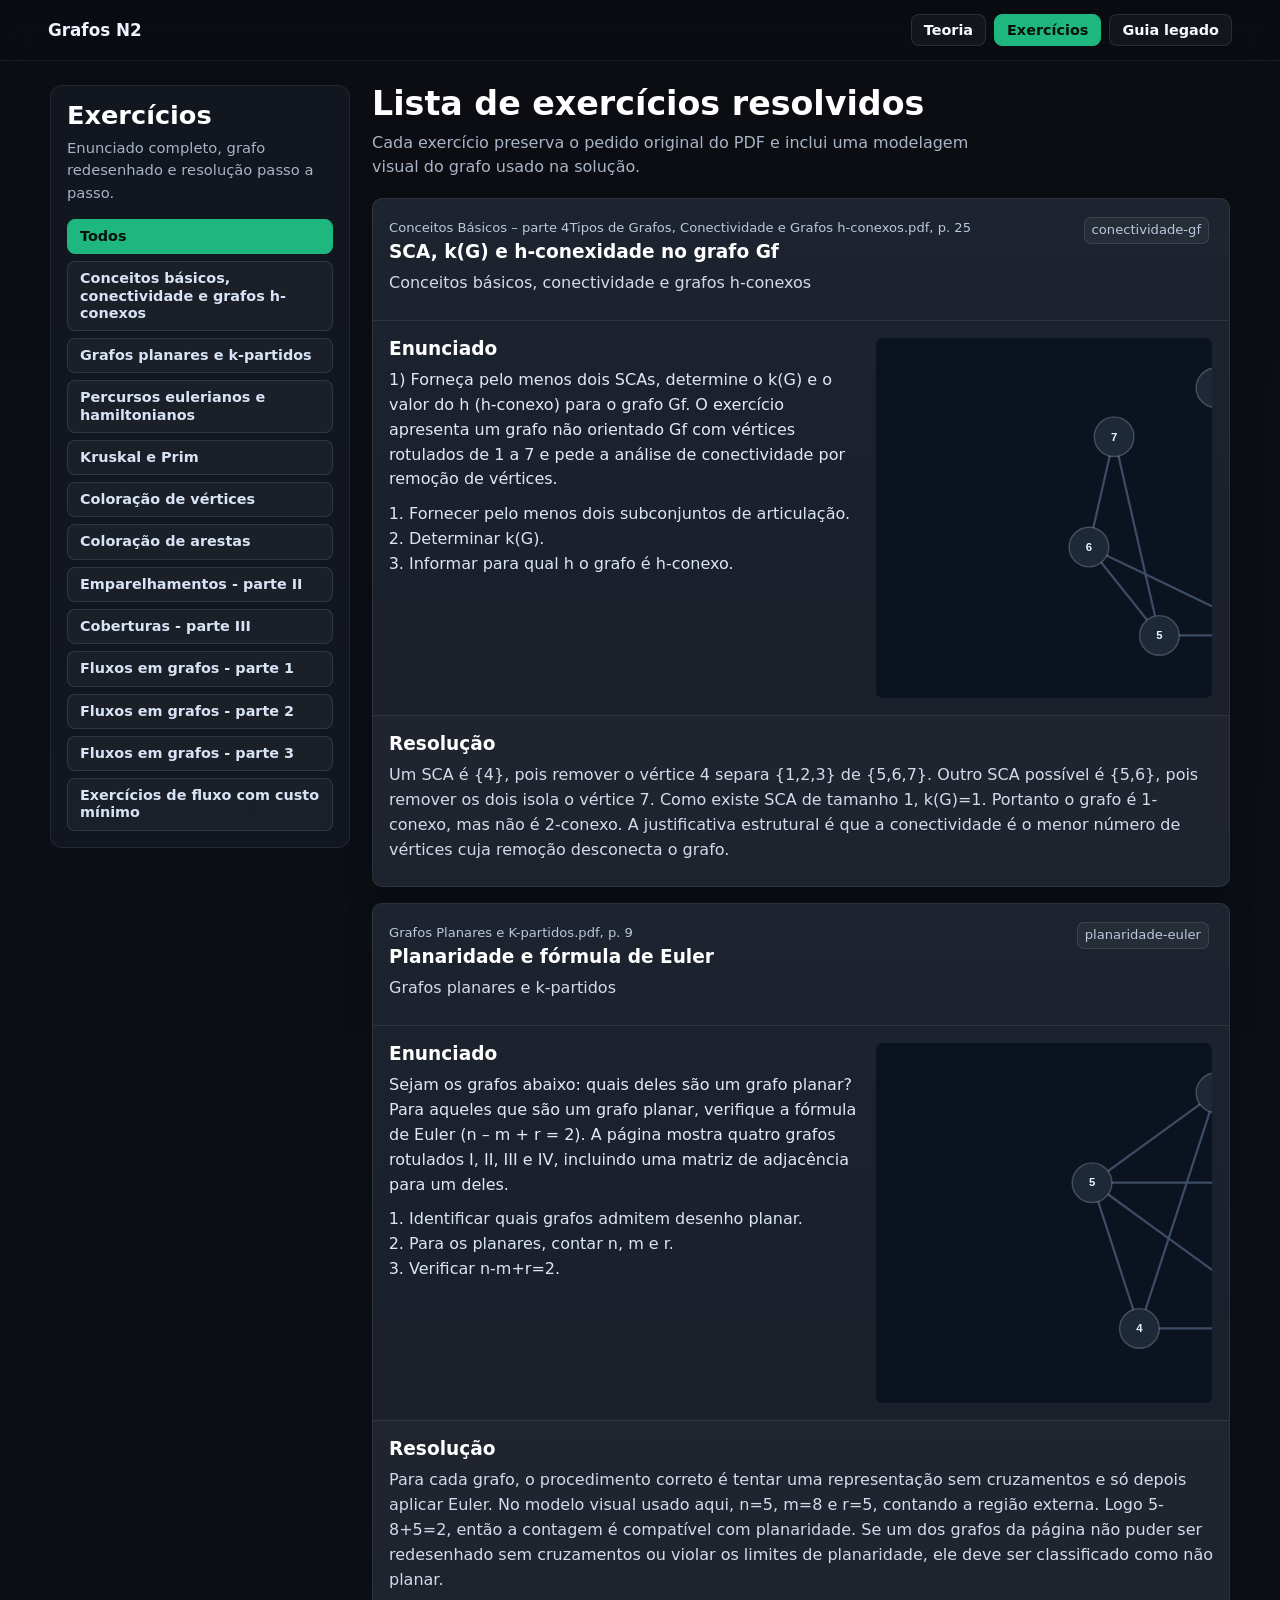
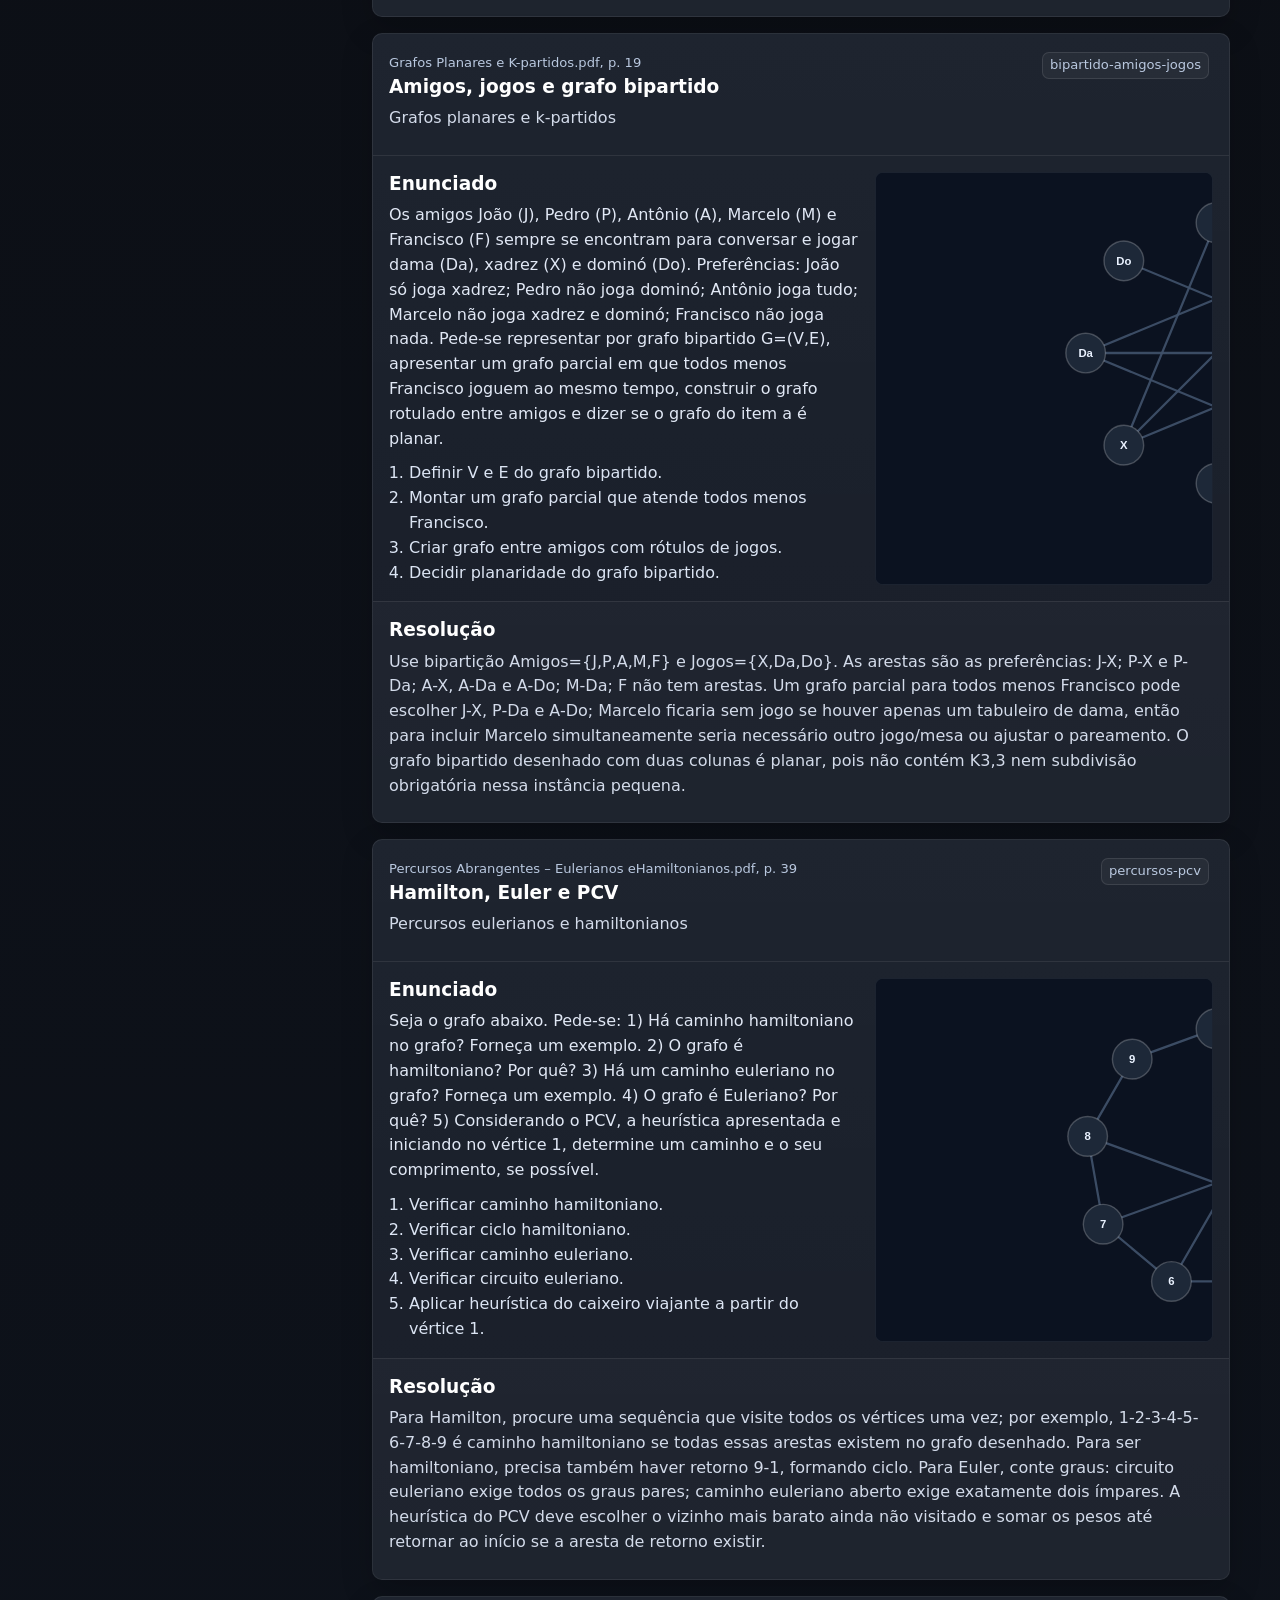
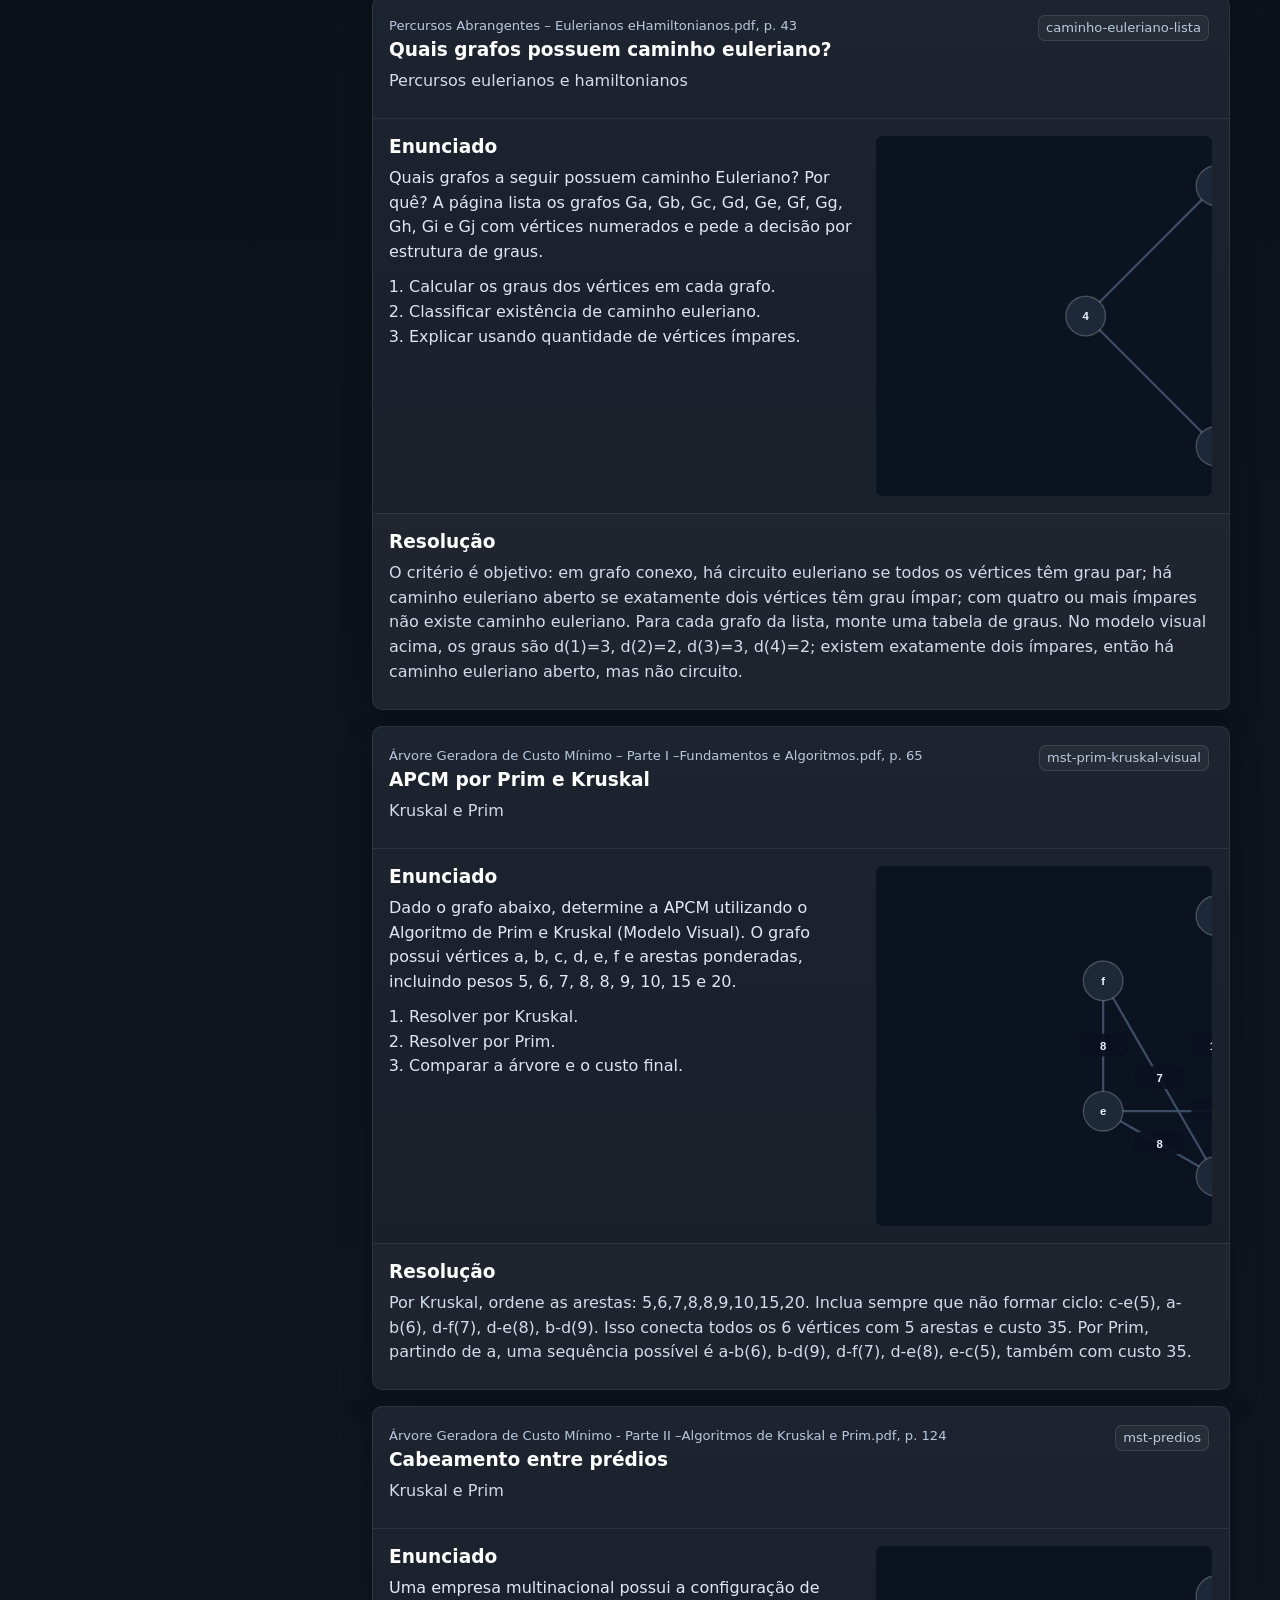
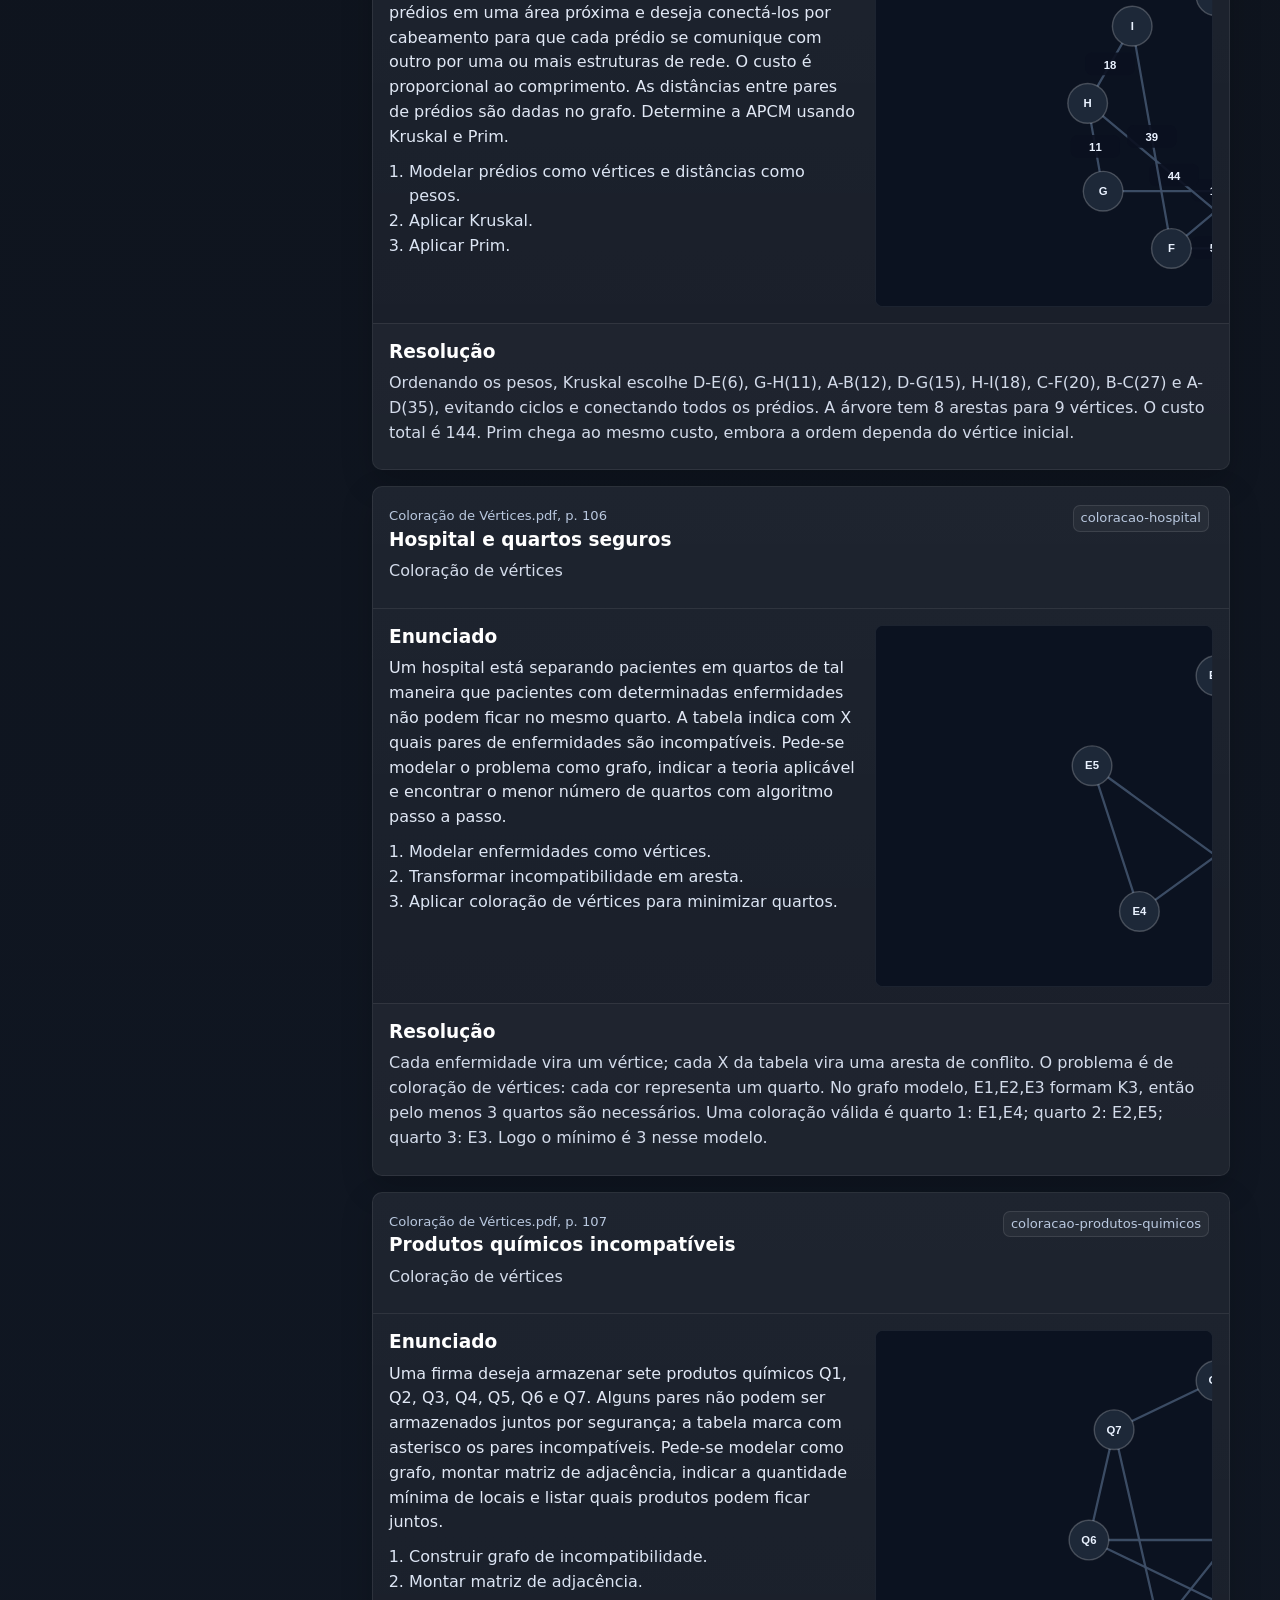
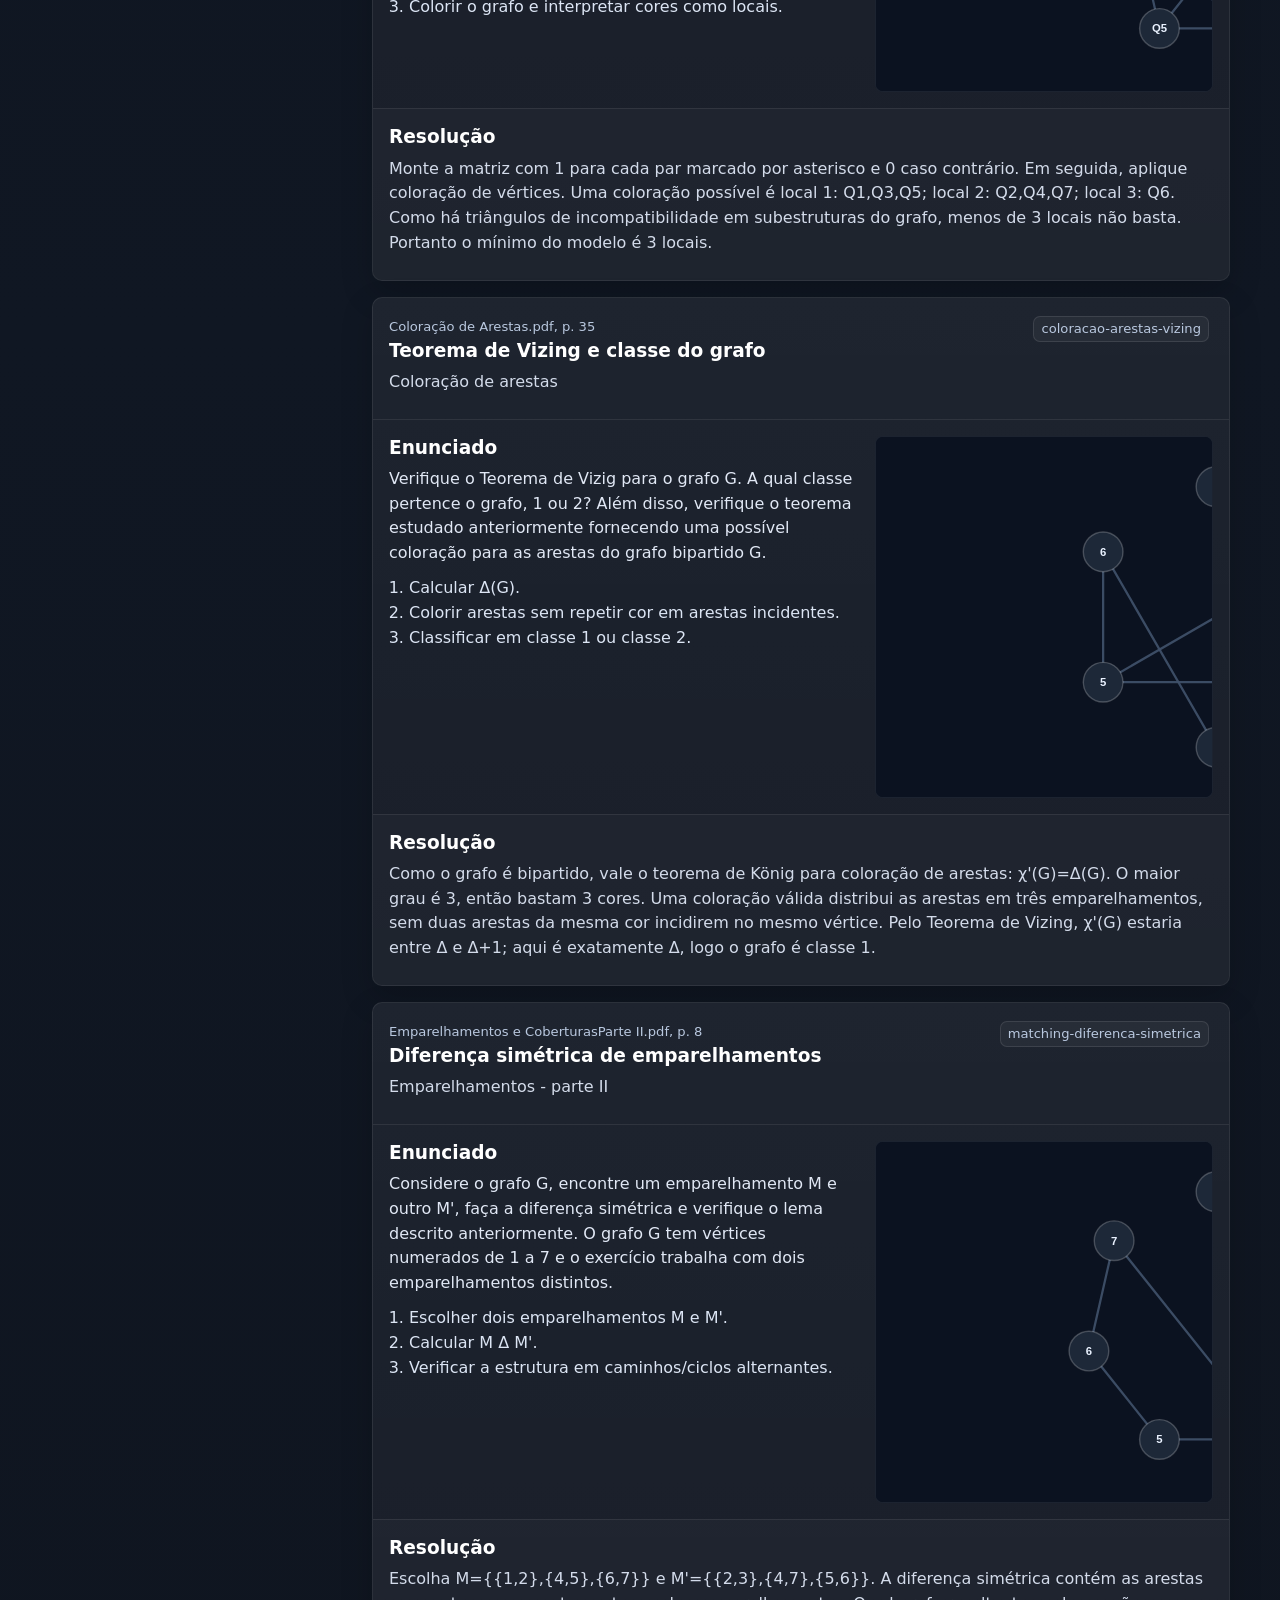
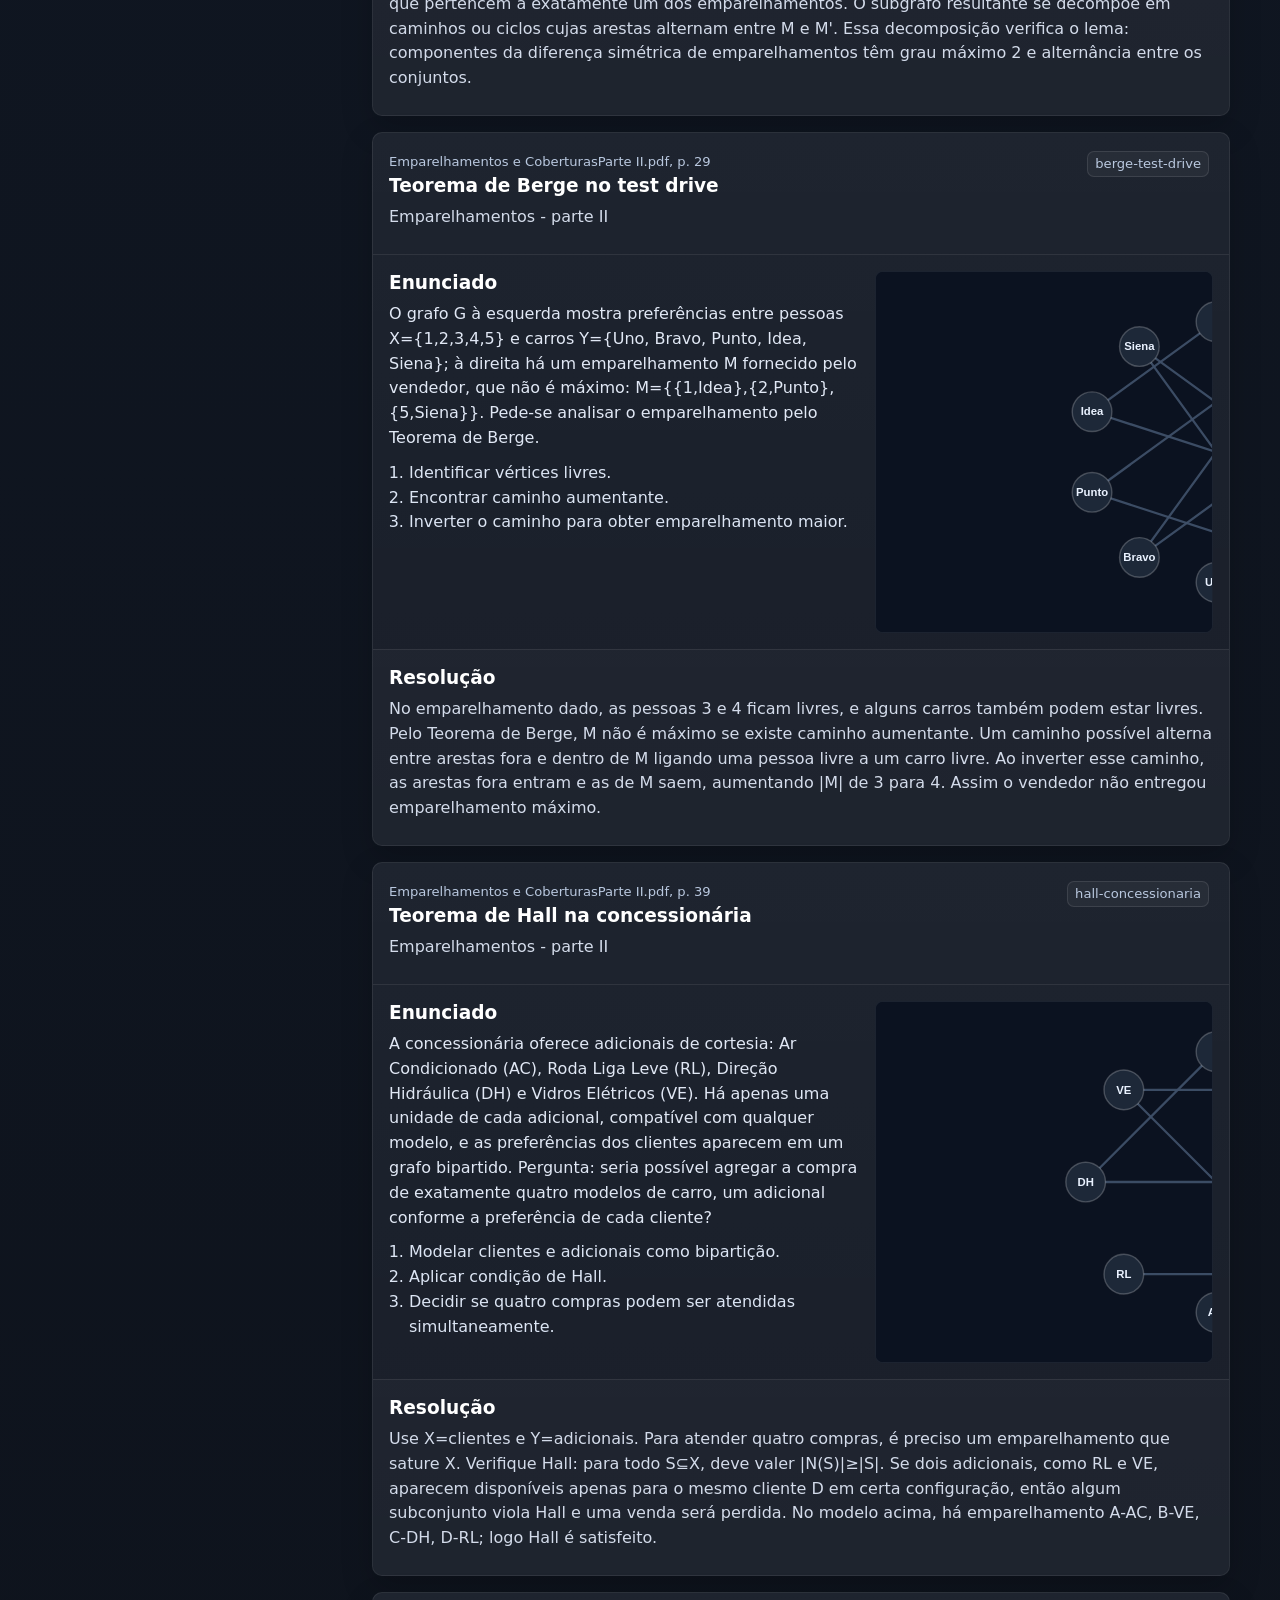
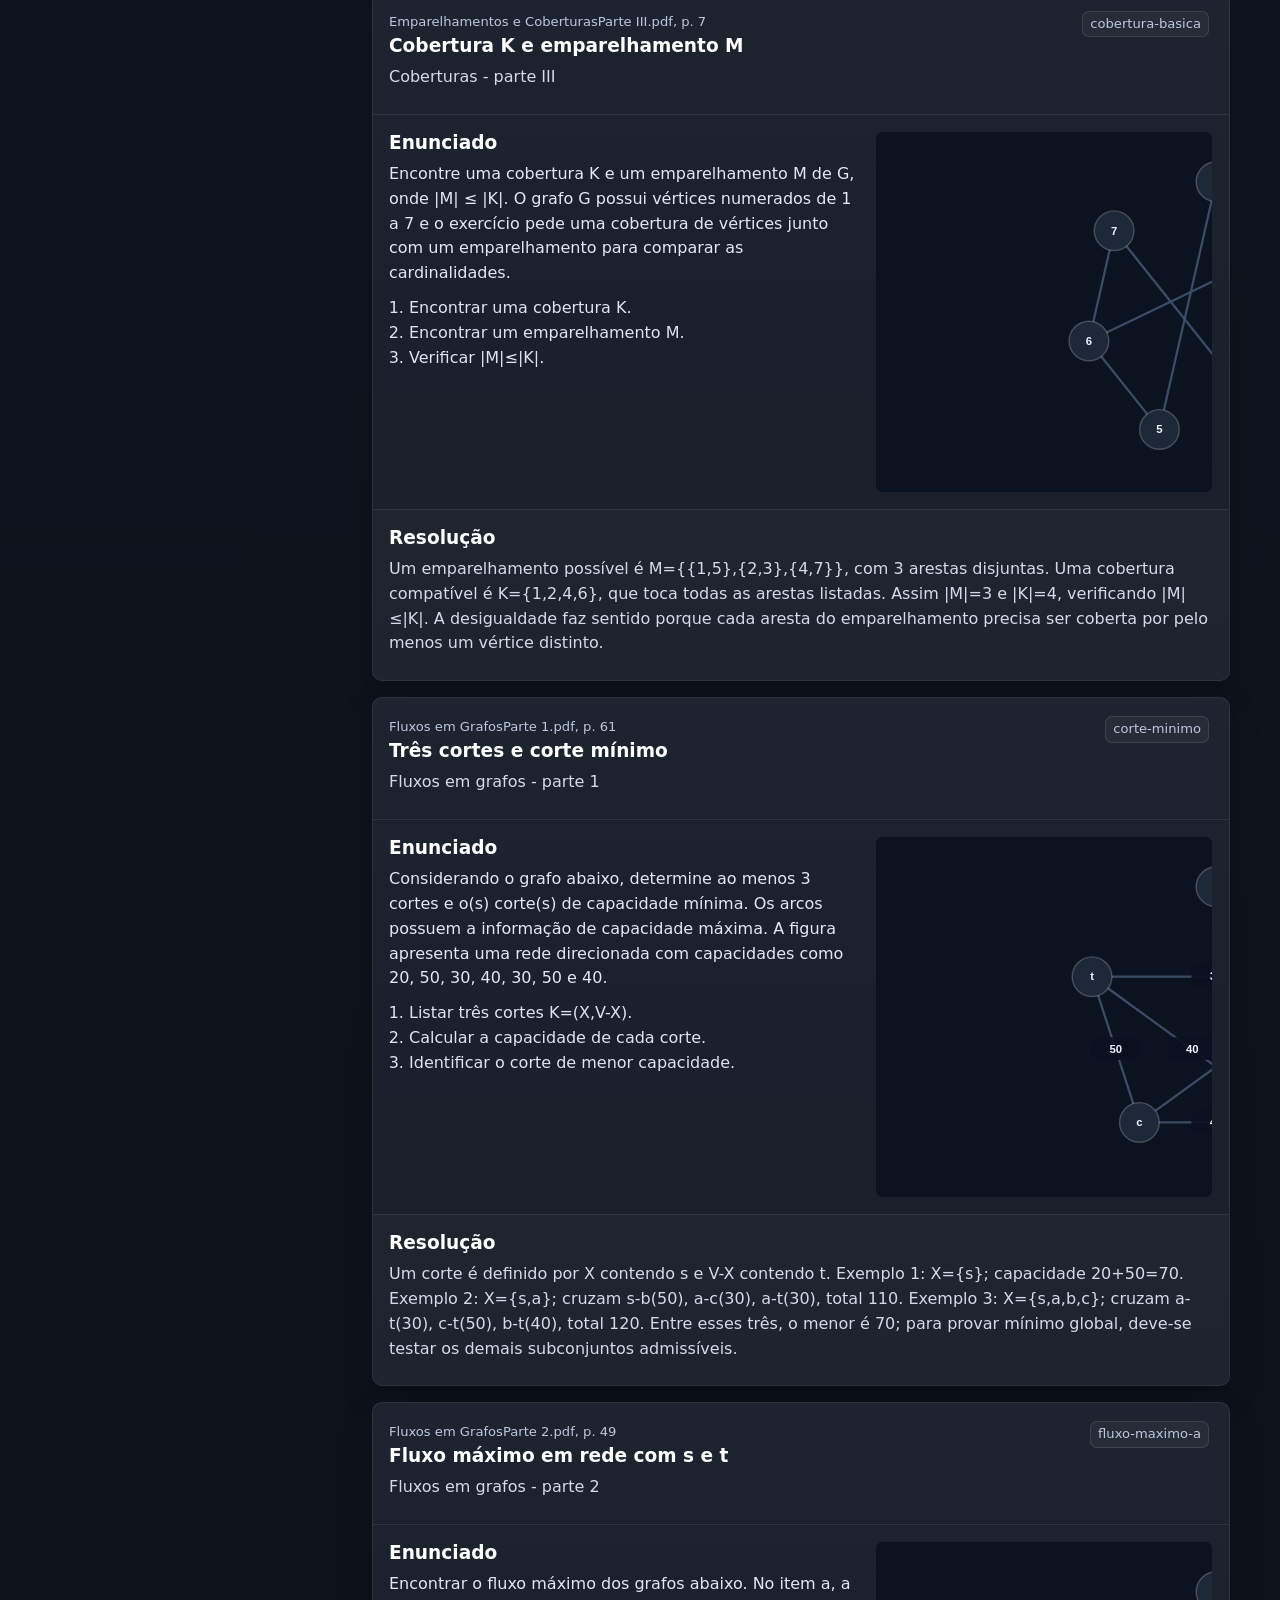
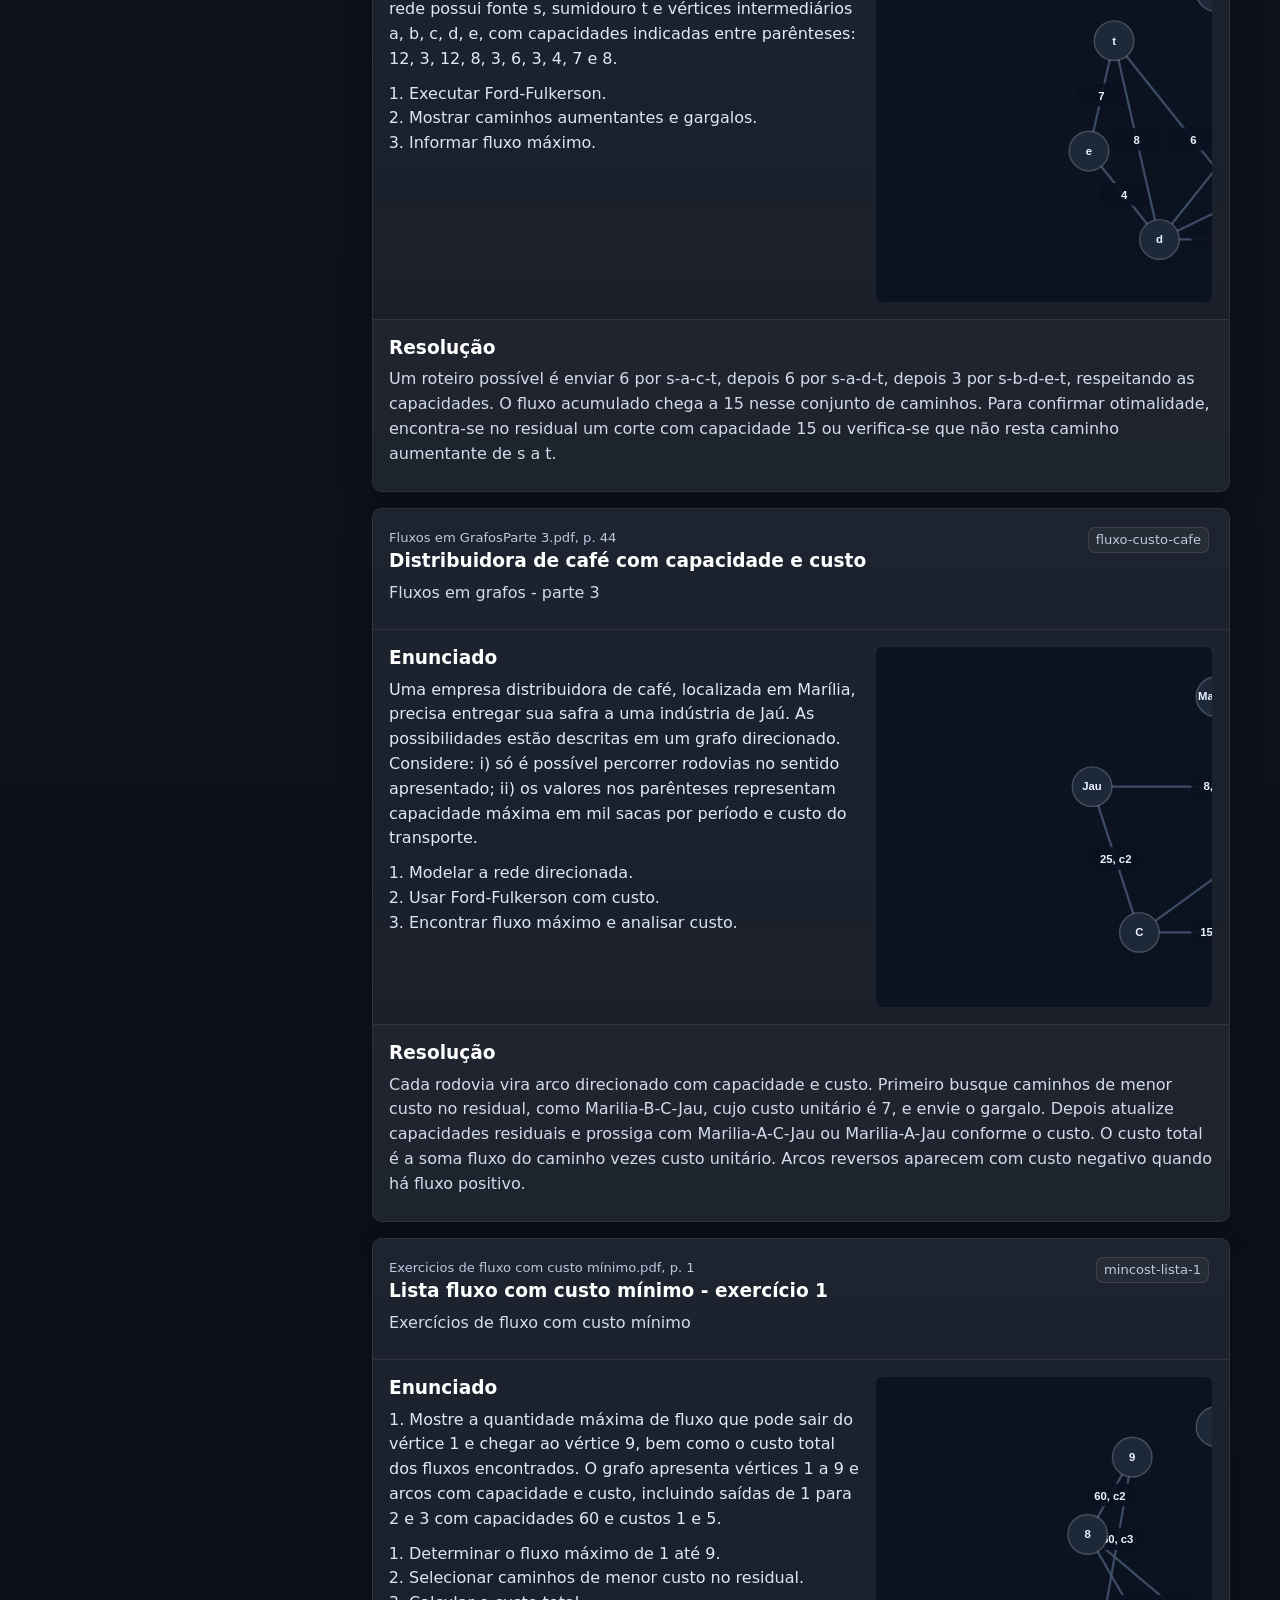
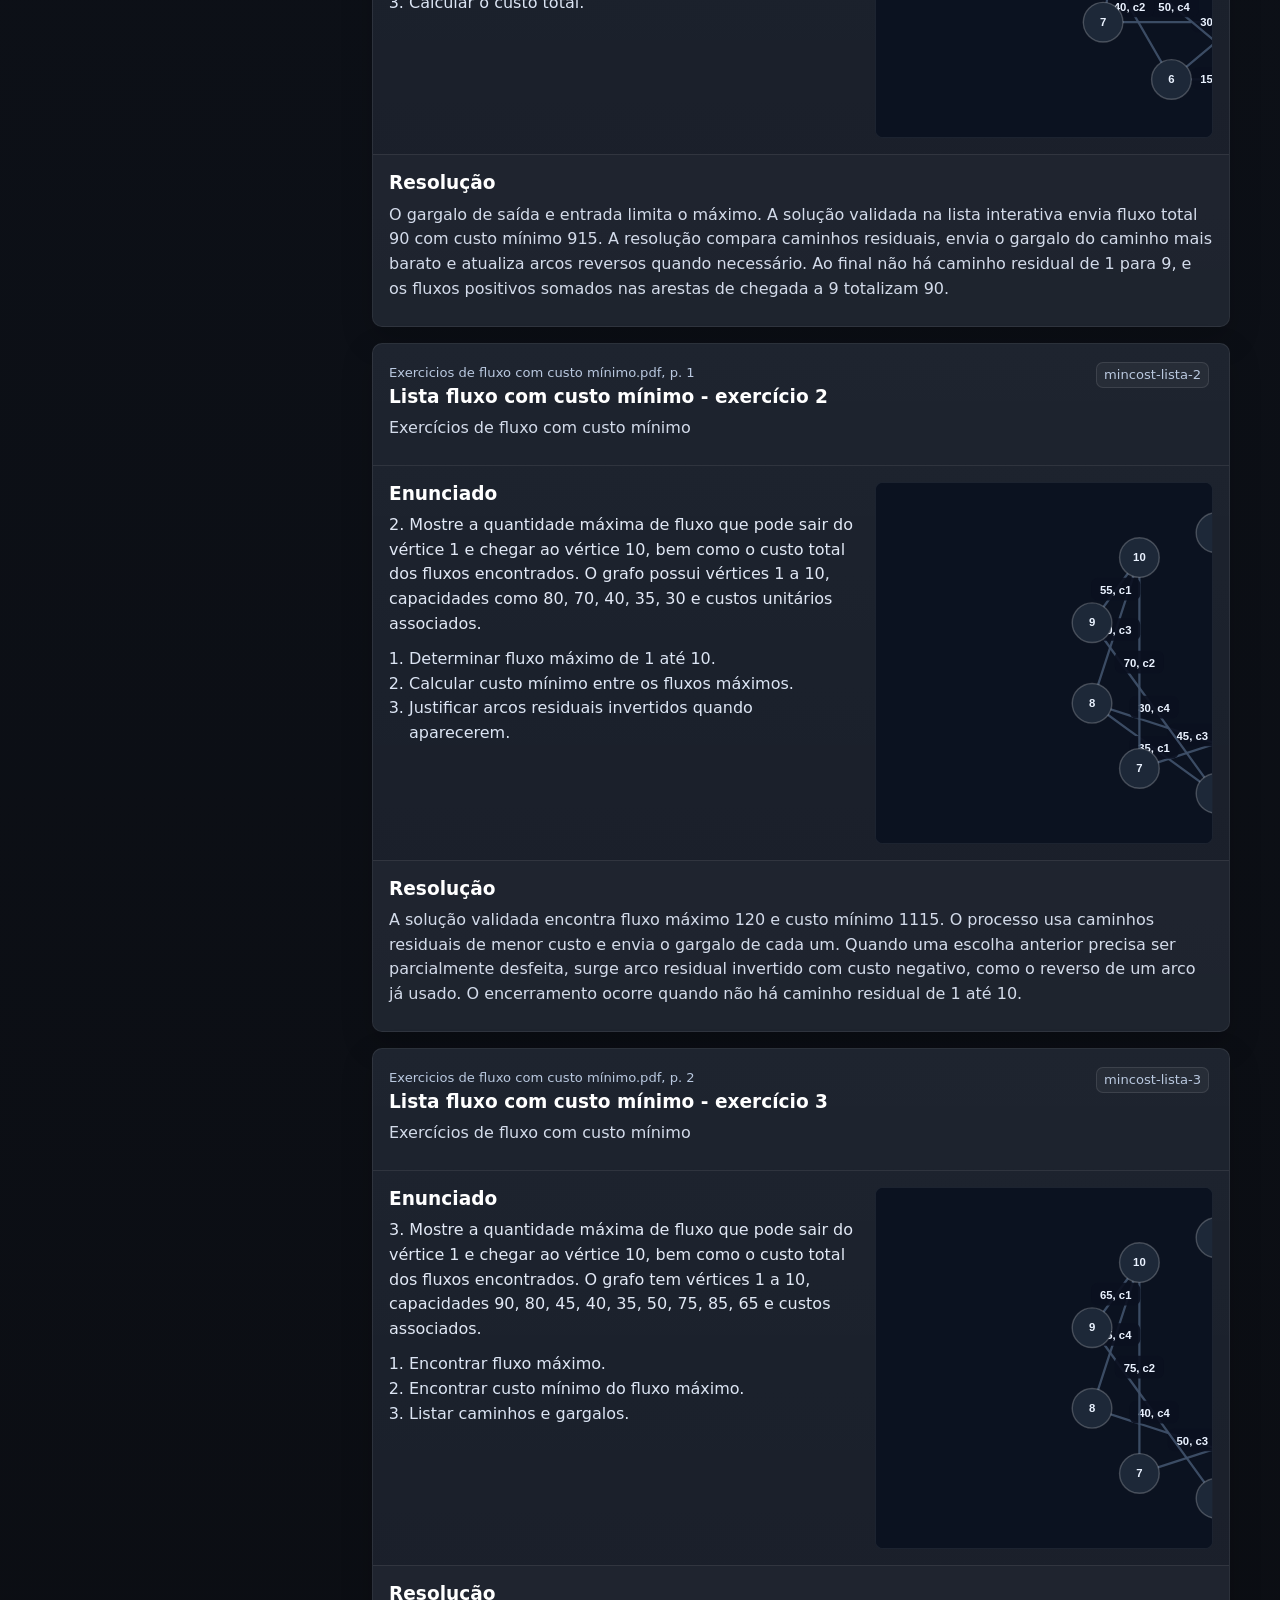
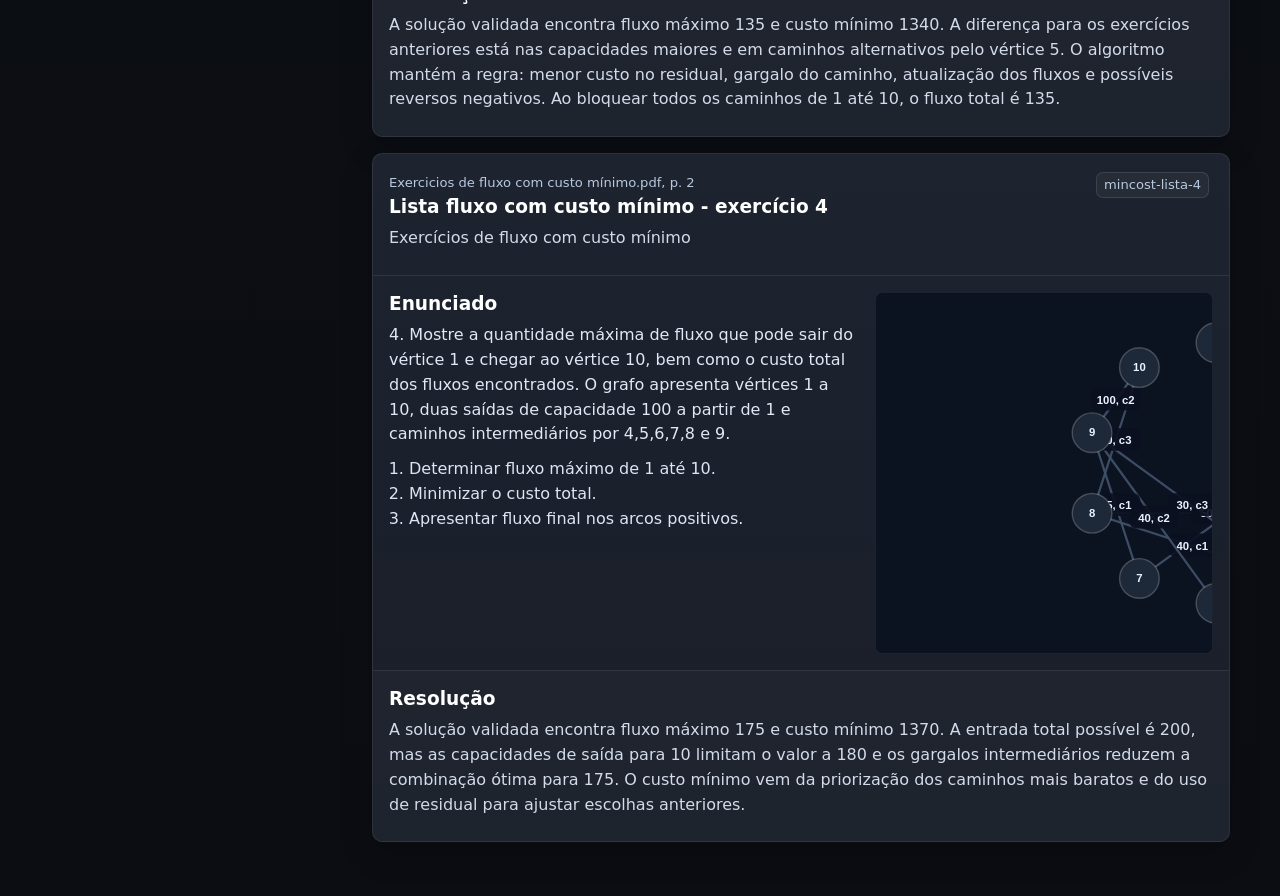
==== exercicios/index.html @ 4659c88a "feat(site): build robust graph theory study site" ====
<!doctype html>
<html lang="pt-BR">
<head>
  <meta charset="utf-8" />
  <meta name="viewport" content="width=device-width, initial-scale=1" />
  <link rel="icon" href="data:," />
  <link rel="stylesheet" href="../assets/css/site.css" />
  <title>Exercícios - Grafos N2</title>
</head>
<body data-view="exercises">
  <header class="topbar">
    <a class="brand" href="../index.html">Grafos N2</a>
    <nav class="main-nav" aria-label="Navegação principal">
      <a href="../teoria/index.html">Teoria</a>
      <a class="active" href="index.html">Exercícios</a>
      <a href="../teoria_grafos_n_2_guia_interativo.html">Guia legado</a>
    </nav>
  </header>

  <main class="app-layout">
    <aside class="rail">
      <h1>Exercícios</h1>
      <p>Enunciado completo, grafo redesenhado e resolução passo a passo.</p>
      <div id="exerciseFilters" class="tab-list"></div>
    </aside>
    <section class="content-stage">
      <div class="section-heading tight">
        <h2>Lista de exercícios resolvidos</h2>
        <p>Cada exercício preserva o pedido original do PDF e inclui uma modelagem visual do grafo usado na solução.</p>
      </div>
      <div id="exerciseList" class="exercise-list"></div>
    </section>
  </main>

  <script src="../assets/js/site-data.js"></script>
  <script src="../assets/js/site.js"></script>
</body>
</html>
---- assets/css/site.css ----
:root{
  --bg:#0b0d12;
  --bg-soft:#111722;
  --panel:#151b26;
  --panel-2:#1c2533;
  --text:#eef4ff;
  --muted:#a8b4c7;
  --line:#344256;
  --green:#1db77f;
  --blue:#4f8cff;
  --orange:#f5a524;
  --red:#ef4b4b;
  --purple:#a77cff;
  --cyan:#22c8d8;
  --shadow:0 18px 48px rgba(0,0,0,.28);
}
*{box-sizing:border-box}
html{scroll-behavior:smooth}
body{
  margin:0;
  background:linear-gradient(180deg,#0b0d12 0%,#101723 44%,#0b0d12 100%);
  color:var(--text);
  font-family:Inter,ui-sans-serif,system-ui,-apple-system,Segoe UI,Roboto,Arial,sans-serif;
  line-height:1.55;
}
a{color:inherit;text-decoration:none}
p{color:#d3dbea;margin:8px 0}
h1,h2,h3{margin:0;color:#fff;letter-spacing:0}
h1{font-size:clamp(2.2rem,4.6vw,4.9rem);line-height:1.02}
h2{font-size:clamp(1.6rem,2.6vw,2.4rem);line-height:1.12}
h3{font-size:1.16rem;line-height:1.25}
.topbar{
  position:sticky;
  z-index:20;
  top:0;
  display:flex;
  align-items:center;
  justify-content:space-between;
  gap:18px;
  padding:14px clamp(18px,4vw,48px);
  background:rgba(11,13,18,.84);
  border-bottom:1px solid rgba(255,255,255,.07);
  backdrop-filter:blur(14px);
}
.brand{font-weight:850;font-size:1.05rem}
.main-nav{display:flex;gap:8px;flex-wrap:wrap;justify-content:flex-end}
.main-nav a,.button,.tab-list button,.step-controls button{
  border:1px solid rgba(255,255,255,.1);
  background:rgba(255,255,255,.045);
  color:#f8fbff;
  border-radius:8px;
  padding:8px 12px;
  font:700 .9rem/1 Inter,system-ui,sans-serif;
  cursor:pointer;
}
.main-nav a:hover,.main-nav a.active,.button.primary,.tab-list button.active,.step-controls button:hover{
  background:var(--green);
  border-color:var(--green);
  color:#07110d;
}
main{width:min(1180px,calc(100% - 36px));margin:0 auto}
.hero{
  min-height:calc(100vh - 72px);
  display:grid;
  grid-template-columns:minmax(0,1.05fr) minmax(320px,.78fr);
  gap:34px;
  align-items:center;
  padding:56px 0;
}
.hero p{max-width:760px;font-size:1.08rem;color:#c7d3e6}
.hero-actions{display:flex;gap:10px;flex-wrap:wrap;margin-top:22px}
.button{display:inline-flex;align-items:center;justify-content:center;min-height:40px}
.hero-panel{
  border:1px solid rgba(255,255,255,.09);
  background:linear-gradient(180deg,rgba(255,255,255,.05),rgba(255,255,255,.025)),var(--panel);
  border-radius:14px;
  padding:18px;
  box-shadow:var(--shadow);
}
.network-preview{
  position:relative;
  aspect-ratio:3/2;
  border-radius:10px;
  overflow:hidden;
  background:radial-gradient(circle at 22% 24%,rgba(79,140,255,.24),transparent 28%),radial-gradient(circle at 72% 70%,rgba(29,183,127,.22),transparent 28%),#0f1520;
}
.network-preview svg{position:absolute;inset:0;width:100%;height:100%}
.network-preview path{fill:none;stroke:#5e718d;stroke-width:4;stroke-linecap:round}
.network-preview span{
  position:absolute;
  left:var(--x);
  top:var(--y);
  z-index:2;
  display:grid;
  place-items:center;
  width:36px;
  height:36px;
  transform:translate(-50%,-50%);
  border-radius:50%;
  background:#172238;
  border:2px solid #b7c7e6;
  font-weight:850;
}
.mini-stats{display:grid;grid-template-columns:repeat(3,1fr);gap:10px;margin-top:12px}
.stat{border:1px solid rgba(255,255,255,.08);background:var(--panel-2);border-radius:8px;padding:12px}
.stat strong{display:block;font-size:1.55rem}
.stat span{font-size:.82rem;color:var(--muted)}
.section-shell{padding:22px 0 48px}
.section-shell.compact{padding-top:0}
.section-heading{display:flex;justify-content:space-between;gap:20px;align-items:end;margin-bottom:18px}
.section-heading p{max-width:620px;color:var(--muted)}
.section-heading.tight{align-items:start;display:block}
.topic-grid,.animation-grid{display:grid;grid-template-columns:repeat(3,minmax(0,1fr));gap:14px}
.topic-card,.animation-card,.content-card,.exercise-card{
  border:1px solid rgba(255,255,255,.08);
  background:linear-gradient(180deg,rgba(255,255,255,.04),rgba(255,255,255,.015)),var(--panel);
  border-radius:10px;
  padding:16px;
  box-shadow:0 12px 32px rgba(0,0,0,.18);
}
.topic-card small,.source,.tag{color:#b9c8df;font-size:.82rem}
.tag{
  display:inline-flex;
  align-items:center;
  border:1px solid rgba(255,255,255,.1);
  border-radius:7px;
  padding:2px 7px;
  background:rgba(255,255,255,.045);
  margin:2px 4px 2px 0;
}
.app-layout{
  display:grid;
  grid-template-columns:300px minmax(0,1fr);
  gap:22px;
  align-items:start;
  padding:24px 0 54px;
}
.rail{
  position:sticky;
  top:72px;
  max-height:calc(100vh - 92px);
  overflow:auto;
  border:1px solid rgba(255,255,255,.08);
  background:rgba(18,24,34,.9);
  border-radius:12px;
  padding:16px;
}
.rail h1{font-size:1.6rem}
.rail p{font-size:.92rem;color:var(--muted)}
.tab-list{display:flex;flex-direction:column;gap:7px;margin-top:14px}
.tab-list button{text-align:left;line-height:1.2;color:#d8e3f5}
.tab-list button.active{color:#07110d}
.content-stage{min-width:0}
.content-card{margin-bottom:16px}
.content-card h2{margin-bottom:4px}
.content-card h3{margin-top:18px}
.content-card ul,.content-card ol{color:#d7dfec;padding-left:20px}
.content-card li{margin:6px 0}
.formula{
  overflow:auto;
  border:1px solid rgba(255,255,255,.08);
  border-radius:8px;
  background:#090e18;
  color:#dff6ff;
  padding:10px 12px;
  font-family:ui-monospace,SFMono-Regular,Menlo,Consolas,monospace;
}
.visual-grid{display:grid;gap:14px;margin-top:16px}
.visual-card{border:1px solid rgba(255,255,255,.08);border-radius:10px;background:#101620;padding:12px}
.graph-box{min-height:340px;border:1px solid rgba(255,255,255,.07);border-radius:8px;background:#0b1220;overflow:auto}
.graph-box svg{display:block;min-width:680px;width:100%;height:360px}
.step-controls{display:flex;align-items:center;gap:8px;margin-top:10px}
.step-controls span{flex:1;text-align:center;color:var(--muted);font-size:.9rem}
.step-text{margin-top:10px;border-left:3px solid var(--orange);padding-left:10px;color:#dce7f7}
.exercise-list{display:grid;gap:16px}
.exercise-card{padding:0;overflow:hidden}
.exercise-head{display:flex;justify-content:space-between;gap:12px;align-items:start;padding:16px;border-bottom:1px solid rgba(255,255,255,.08)}
.exercise-body{display:grid;grid-template-columns:minmax(0,1fr) minmax(280px,.72fr);gap:16px;padding:16px}
.prompt{white-space:pre-line;color:#e1e8f5}
.question-list{margin:10px 0 0;padding-left:20px;color:#dce5f4}
.solution{border-top:1px solid rgba(255,255,255,.08);padding:16px;background:rgba(255,255,255,.025)}
.solution ol{padding-left:20px;color:#dce5f4}
.footer{width:min(1180px,calc(100% - 36px));margin:0 auto;padding:28px 0 42px;color:var(--muted)}
.svg-label{font-family:Inter,Arial,sans-serif;font-size:12px;font-weight:800;fill:#eaf2ff}
.svg-muted{fill:#b6c3d8}
@media (max-width:920px){
  .hero,.app-layout,.exercise-body{grid-template-columns:1fr}
  .hero{min-height:auto}
  .rail{position:relative;top:0;max-height:none}
  .topic-grid,.animation-grid,.mini-stats{grid-template-columns:1fr}
  .section-heading{display:block}
  .topbar{position:relative;align-items:flex-start}
  .visual-card,.content-card,.graph-box{min-width:0}
  .graph-box svg{min-width:0;height:300px}
}
@media (prefers-reduced-motion:no-preference){
  .topic-card,.animation-card,.content-card,.exercise-card{transition:transform .18s ease,border-color .18s ease}
  .topic-card:hover,.animation-card:hover,.exercise-card:hover{transform:translateY(-2px);border-color:rgba(255,255,255,.18)}
}
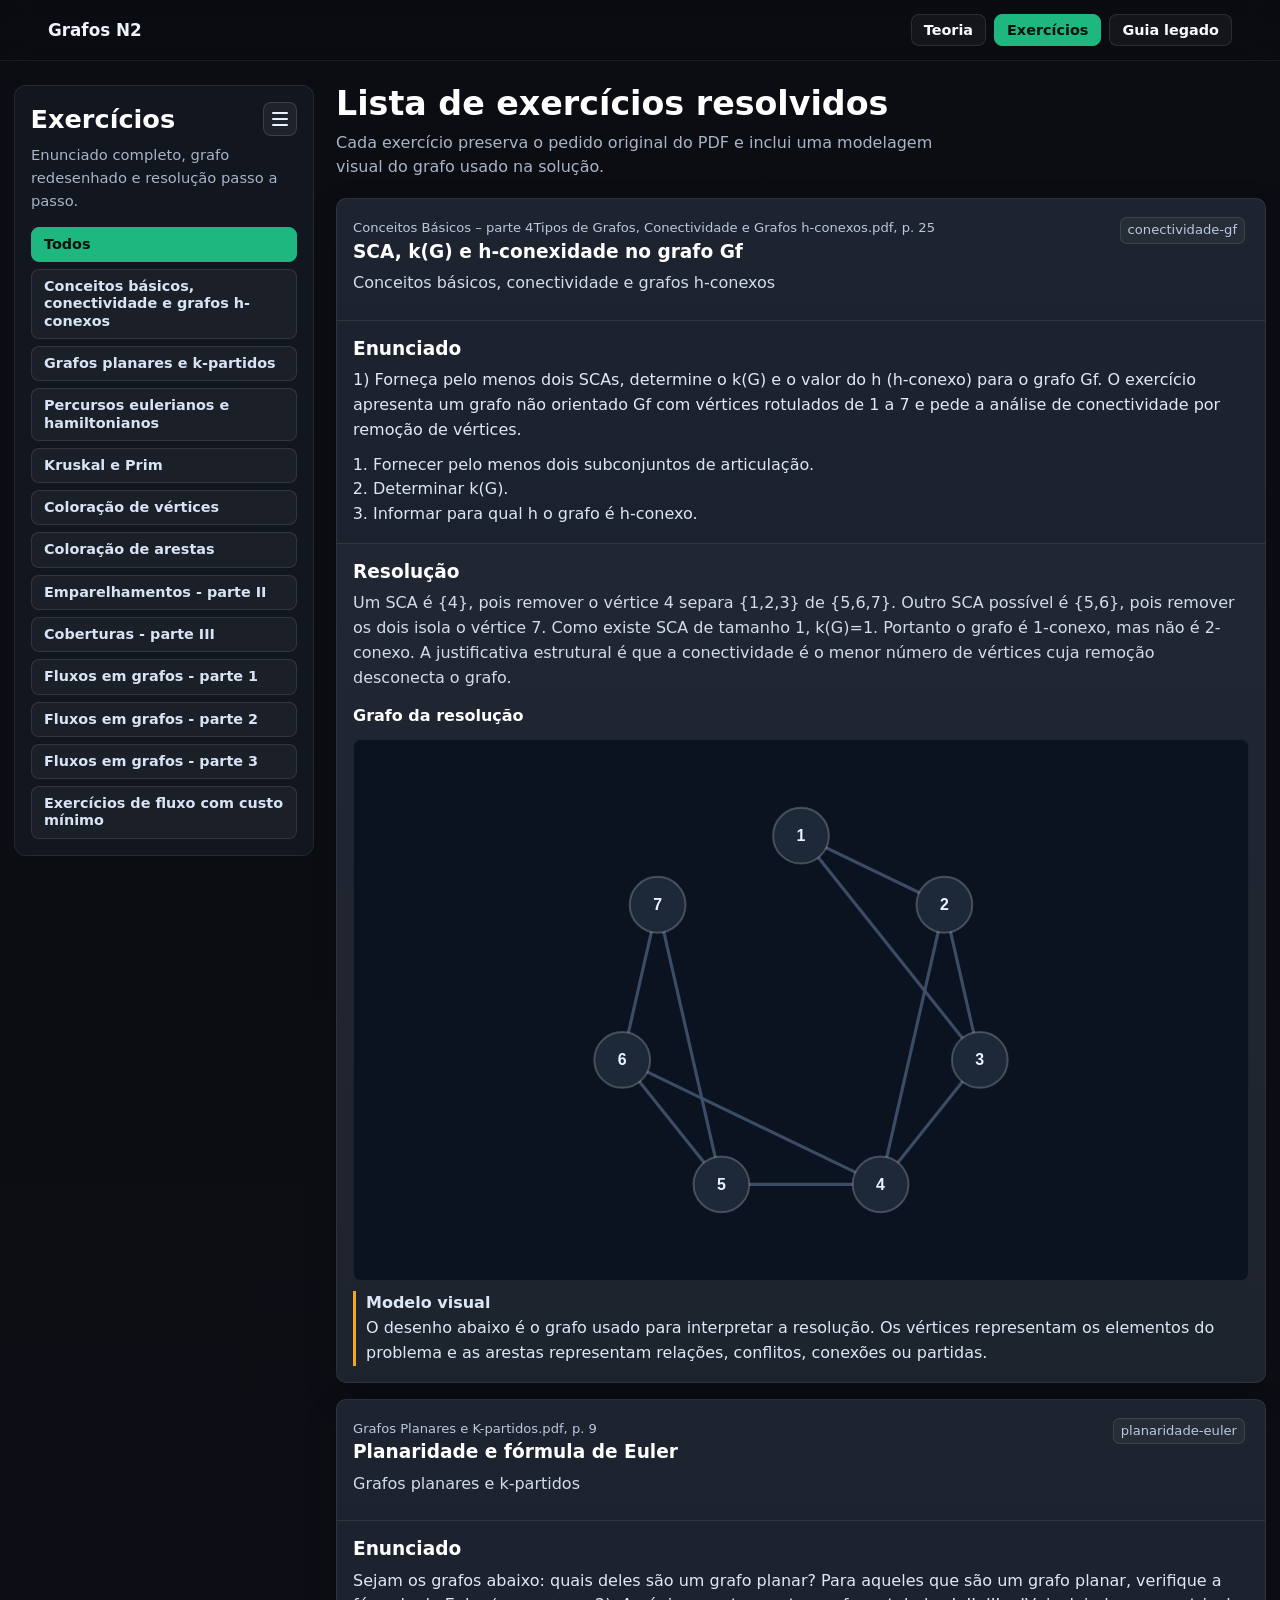
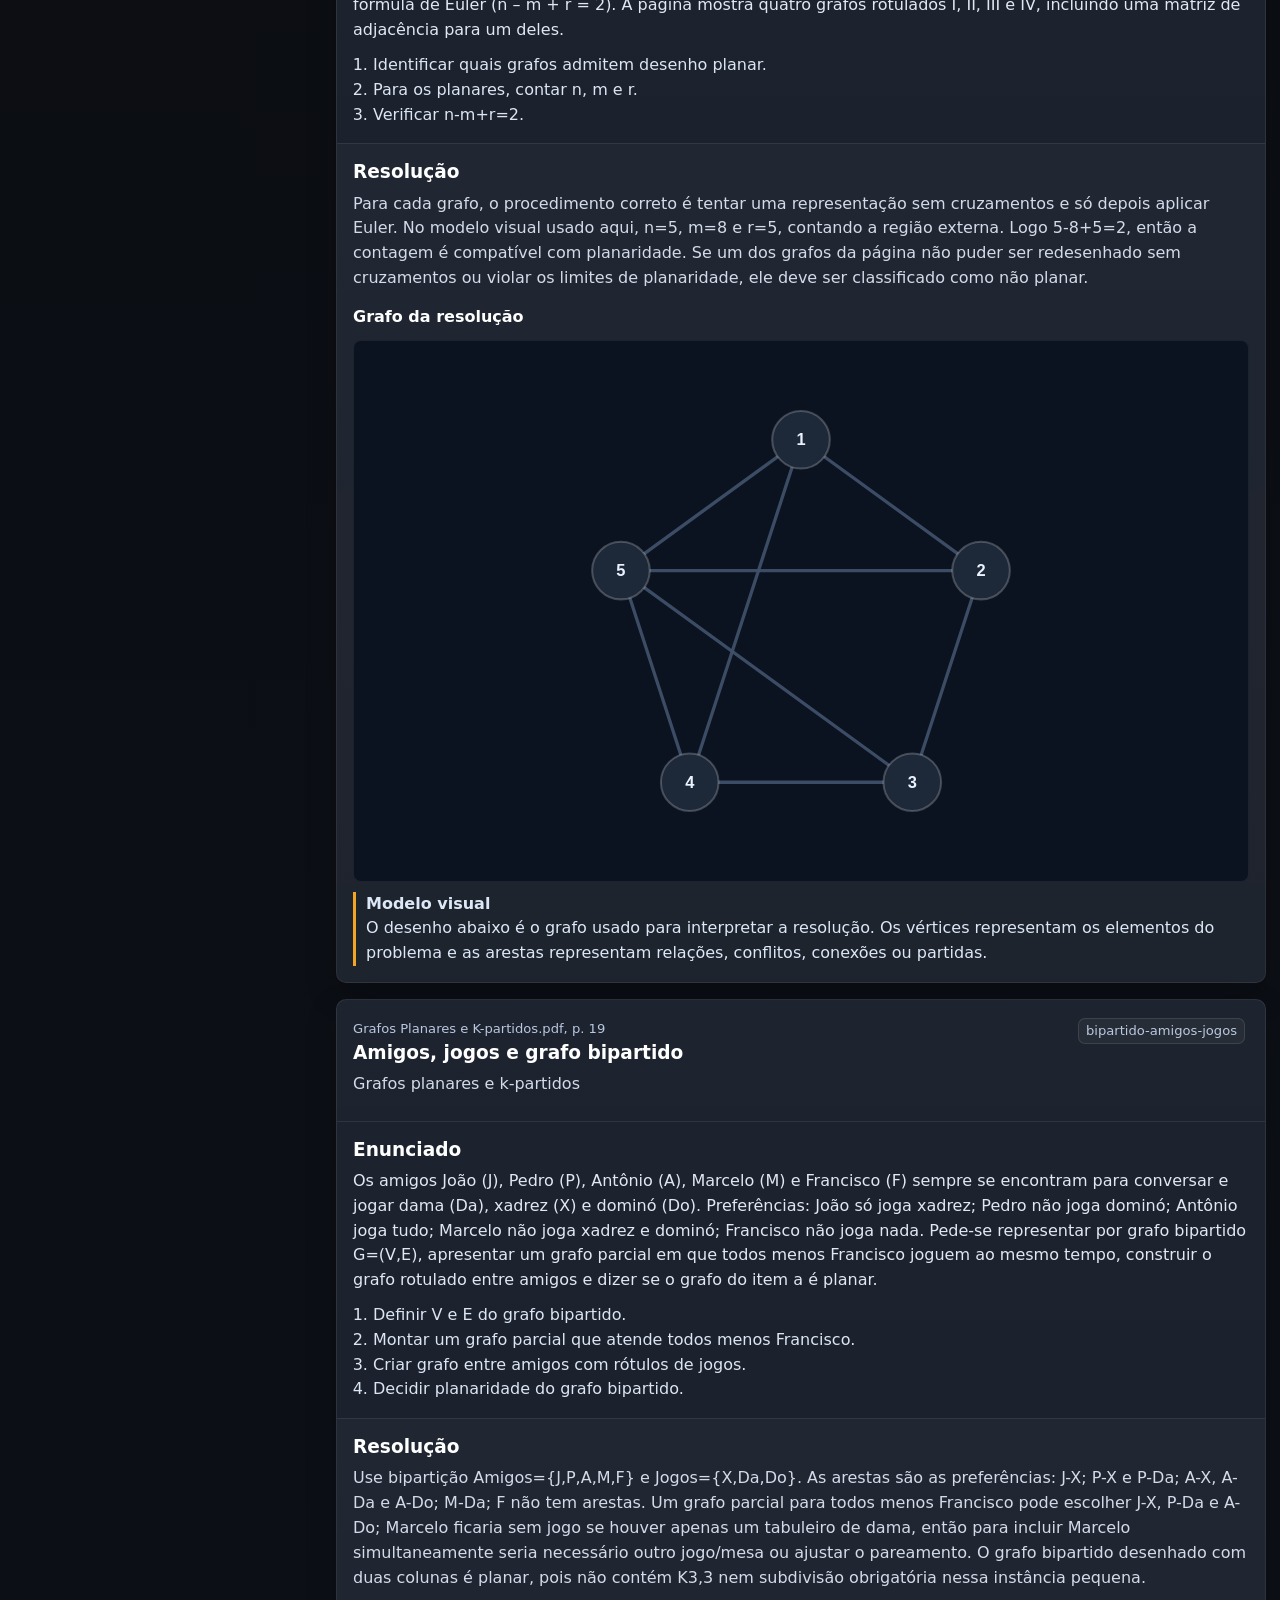
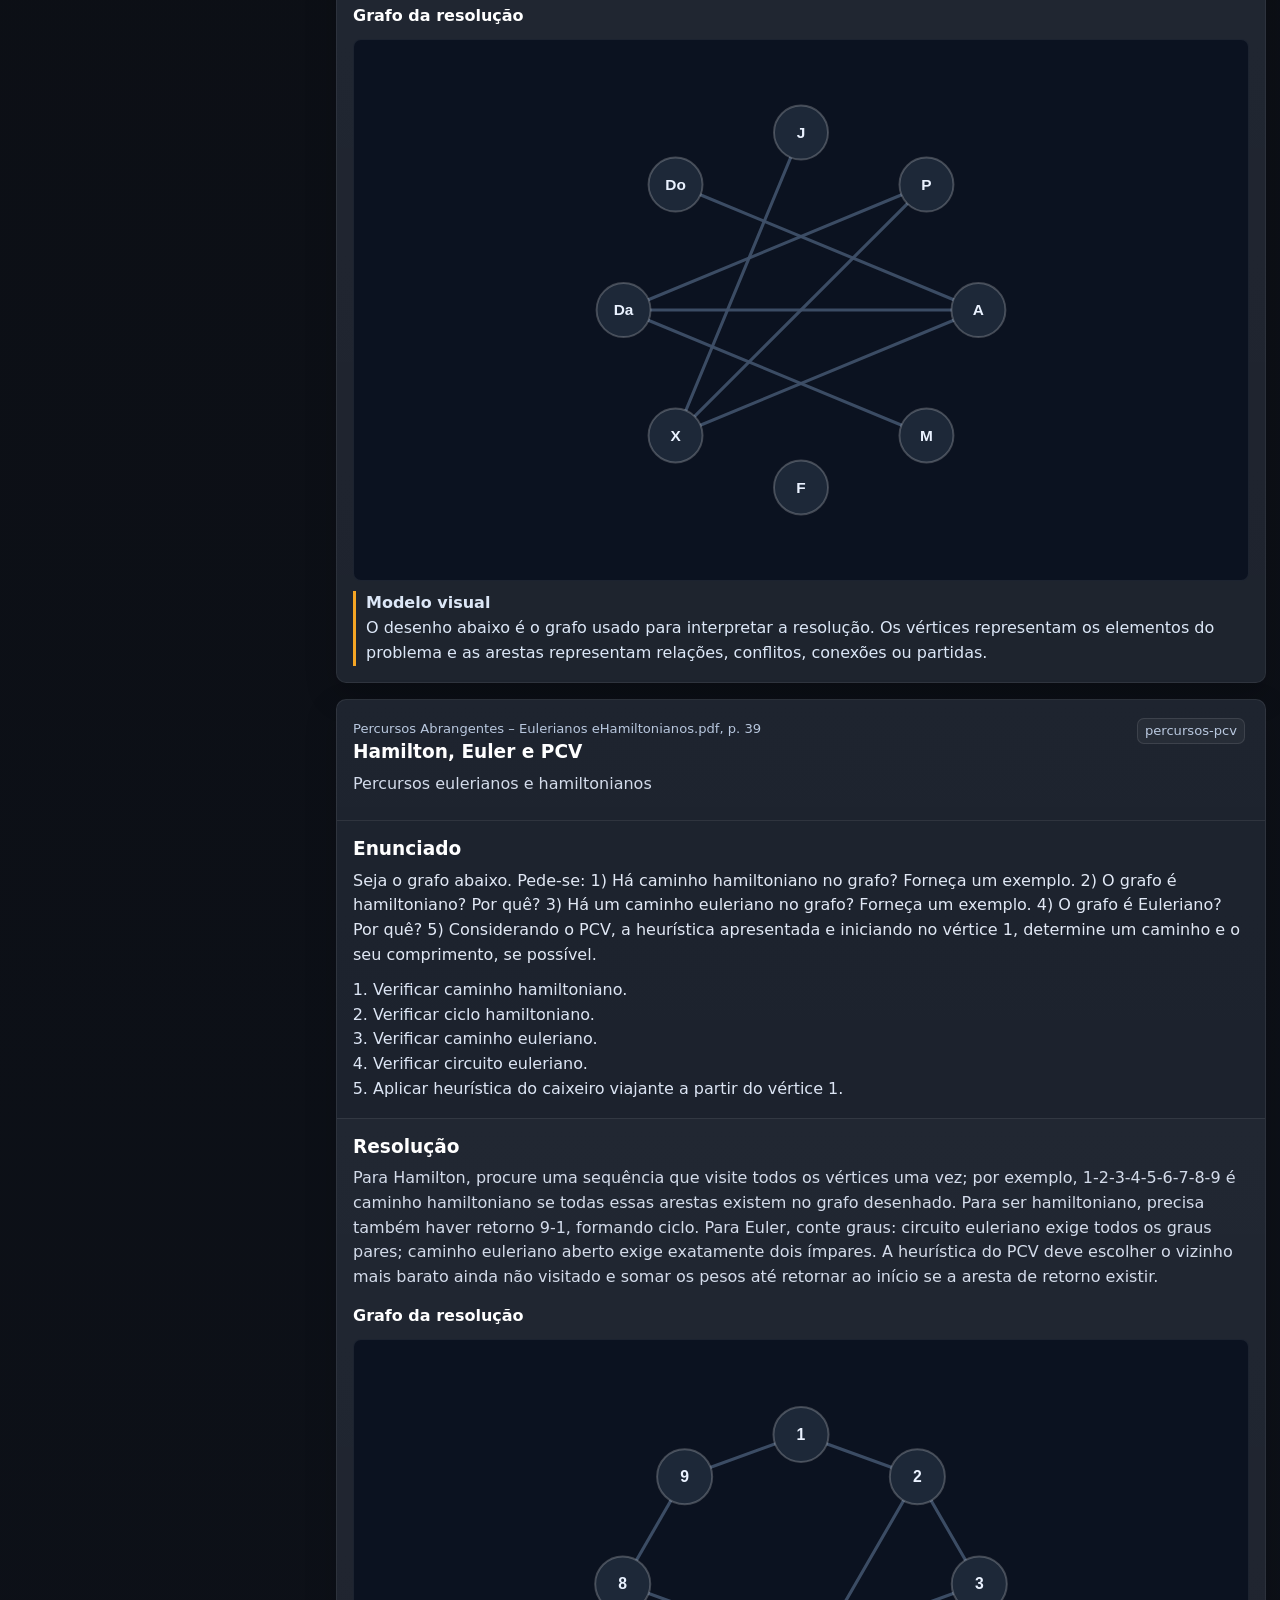
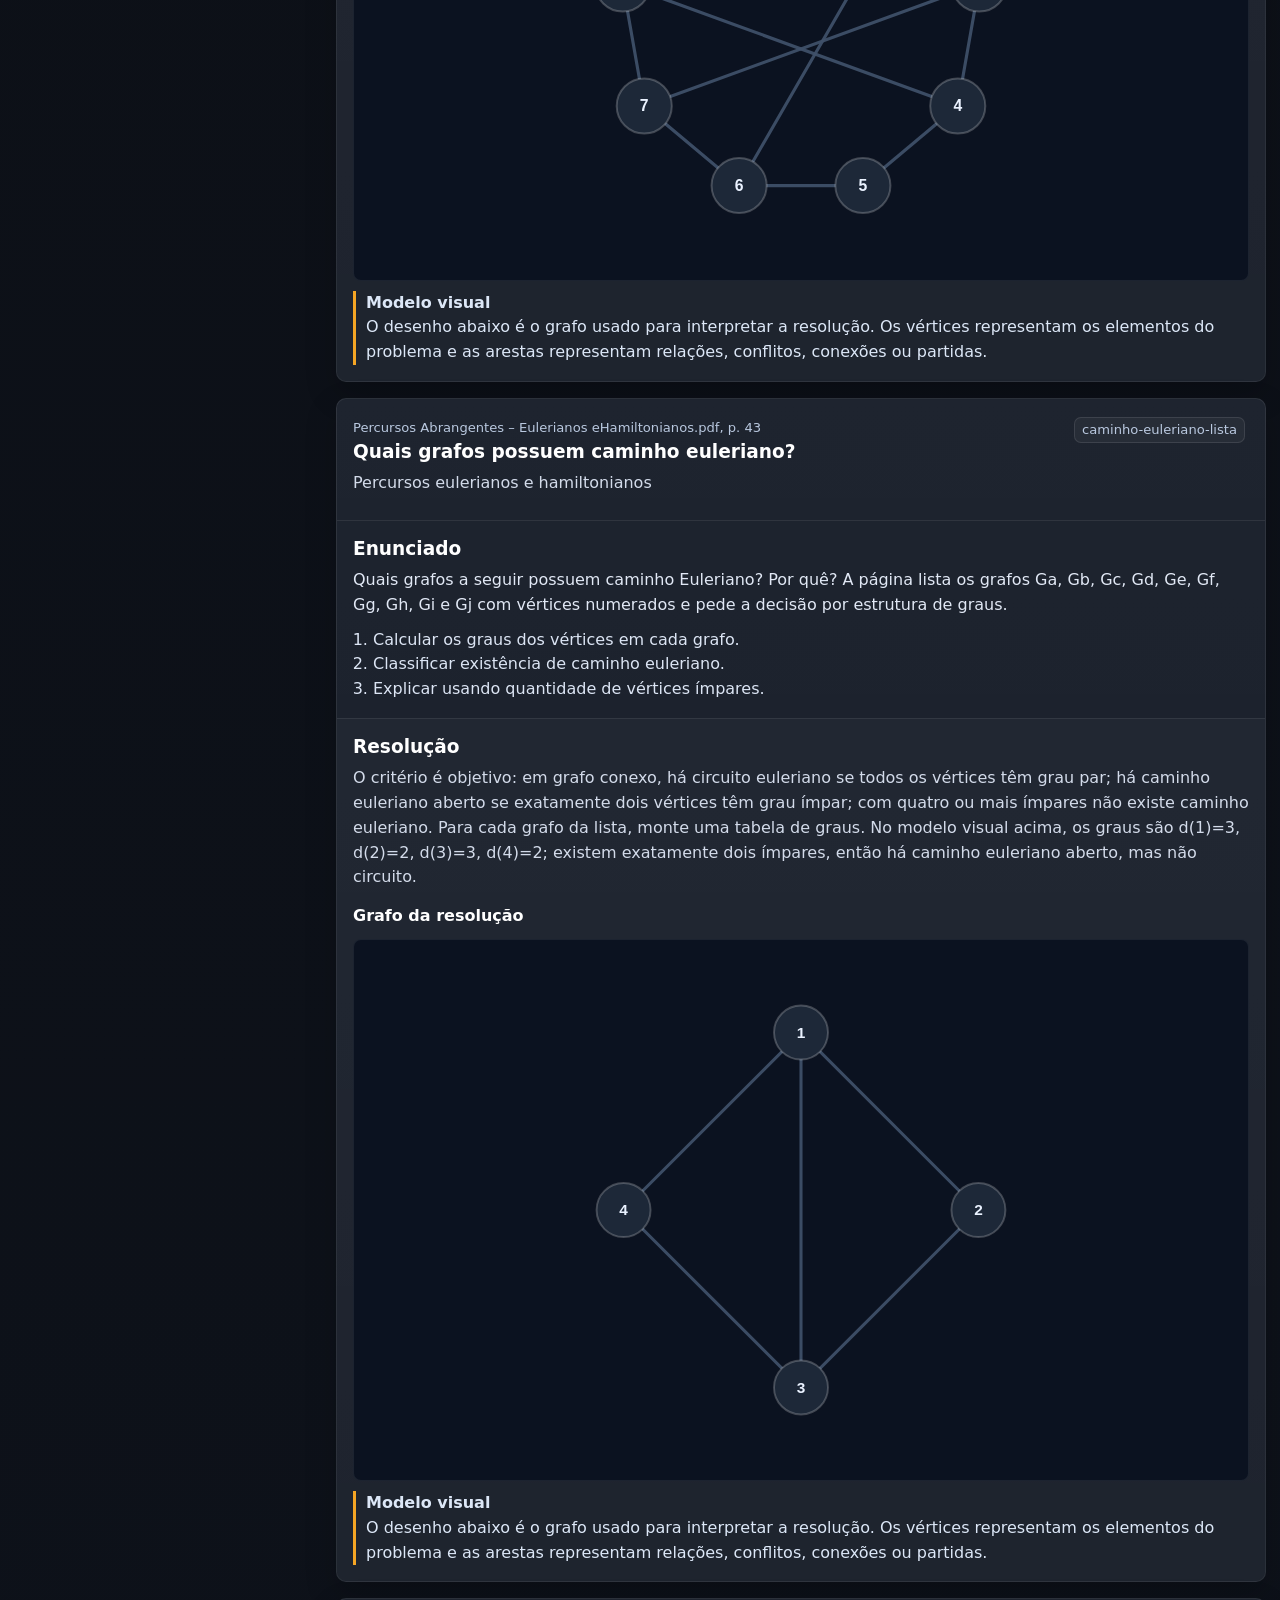
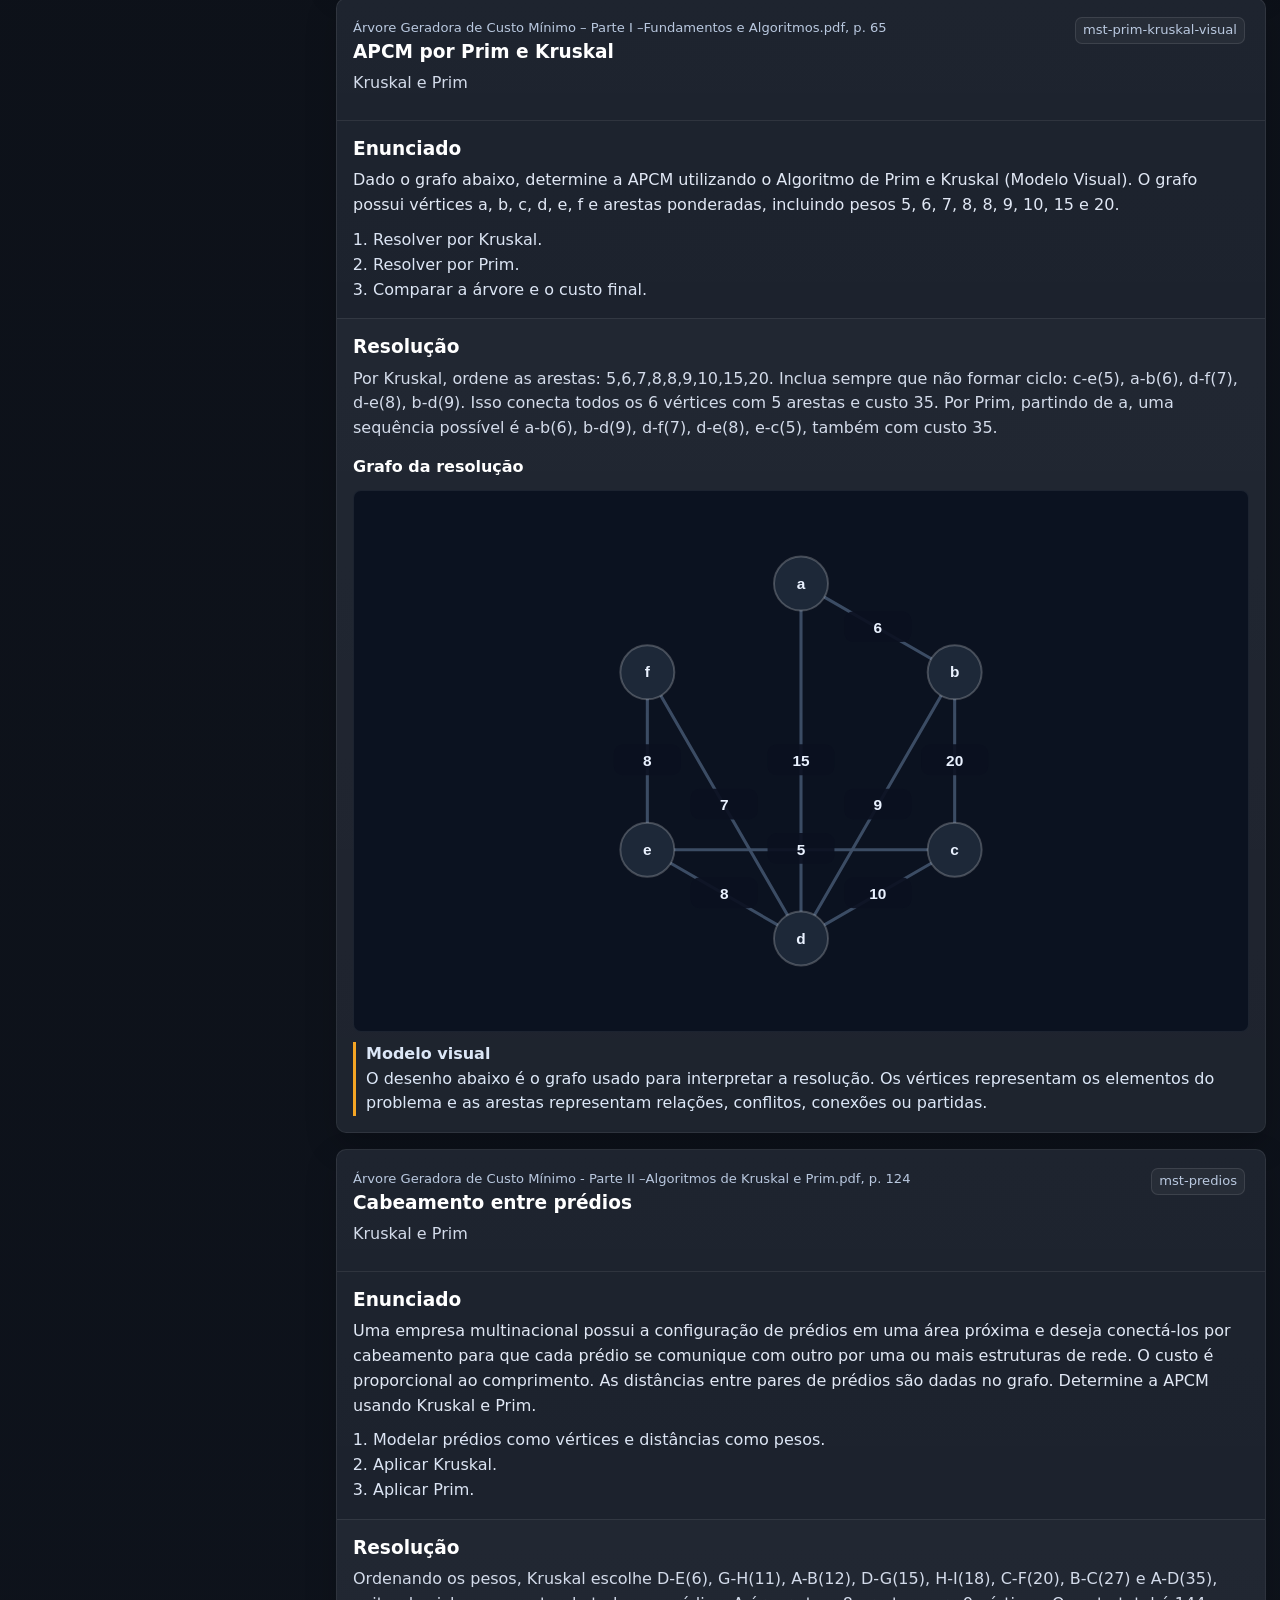
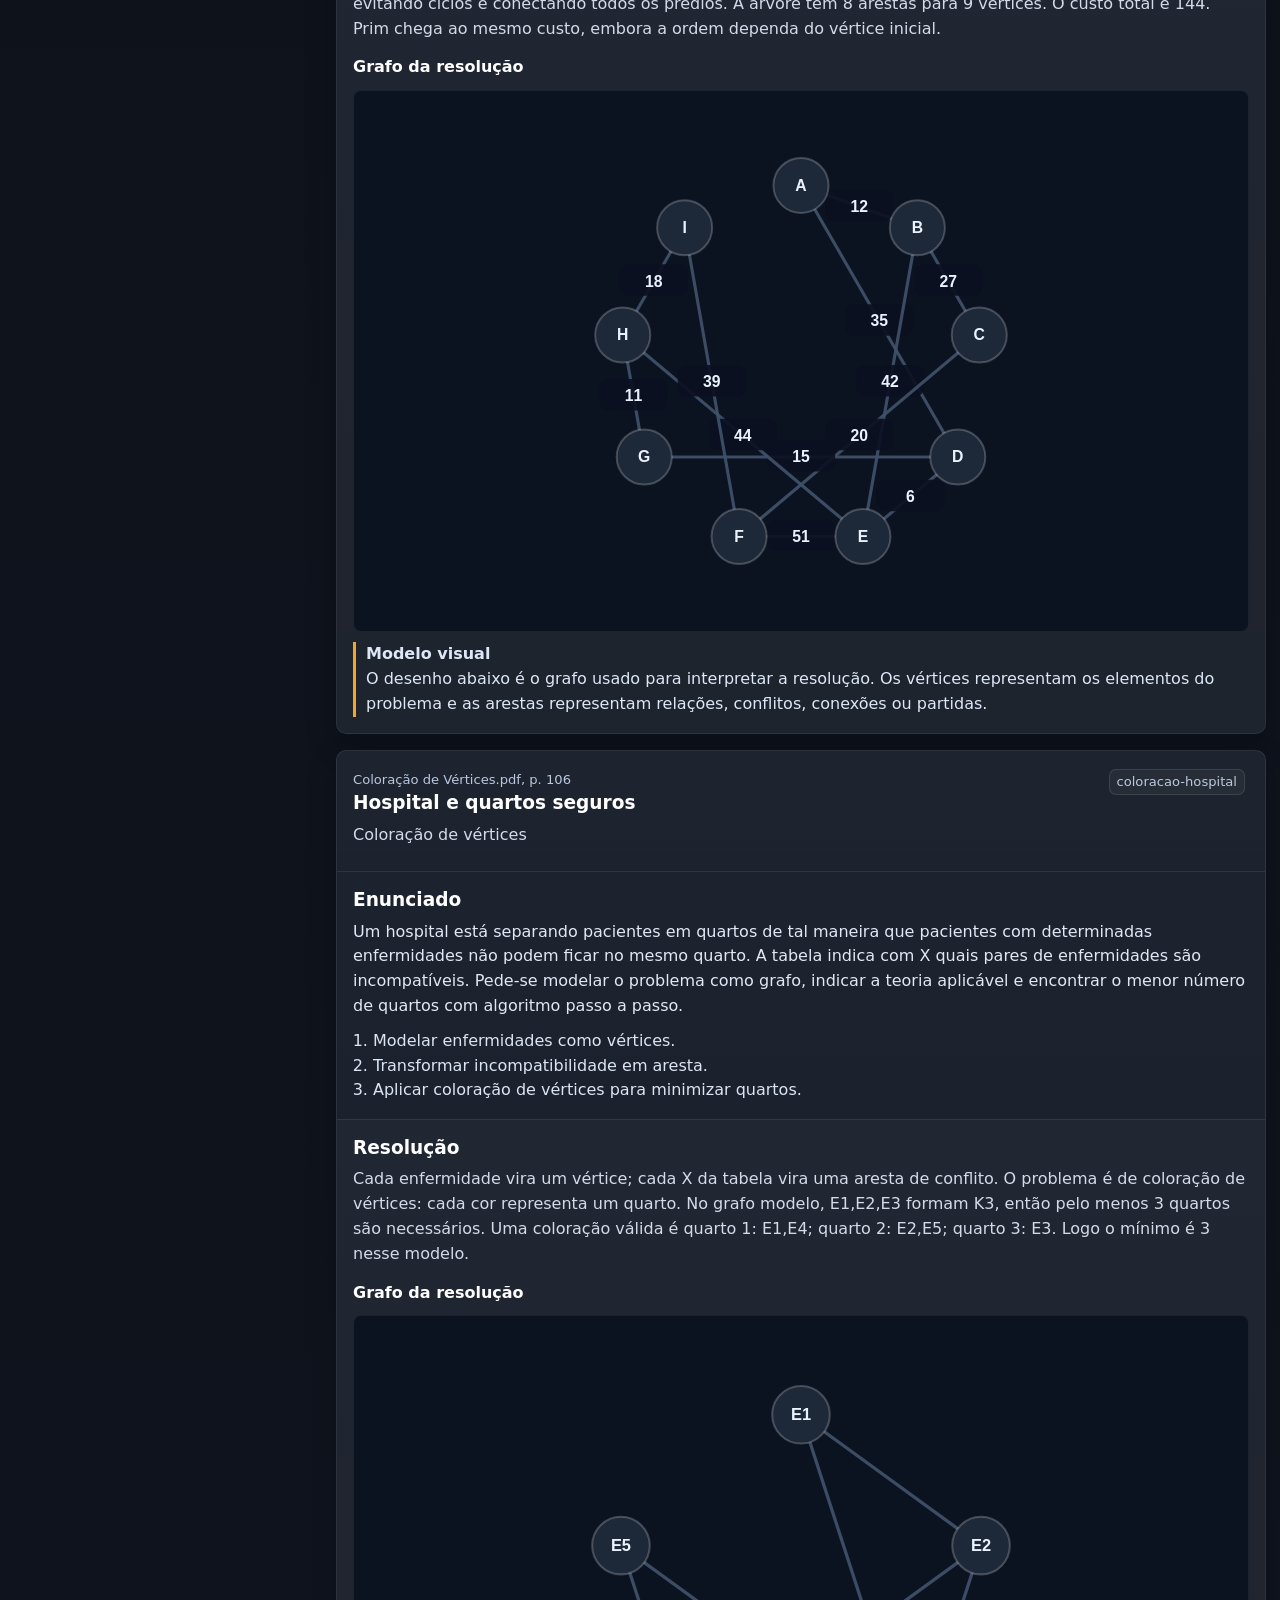
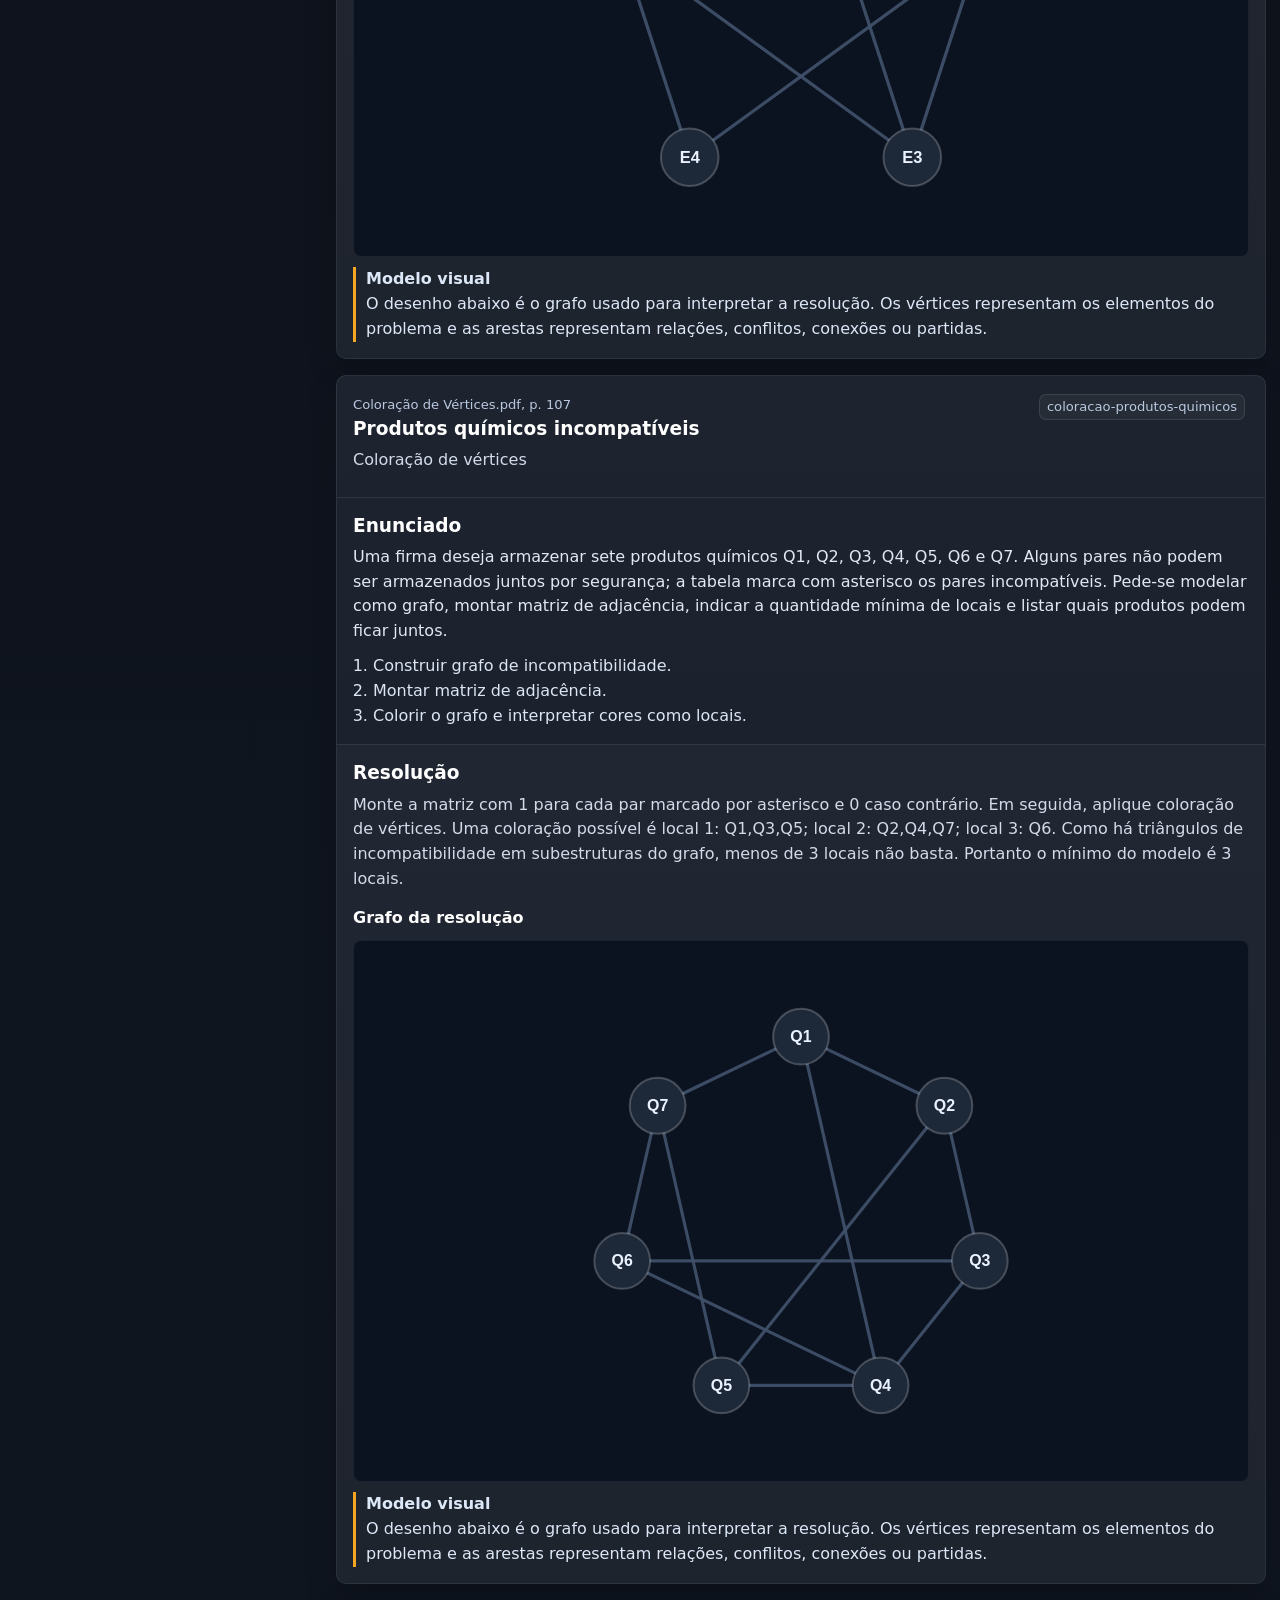
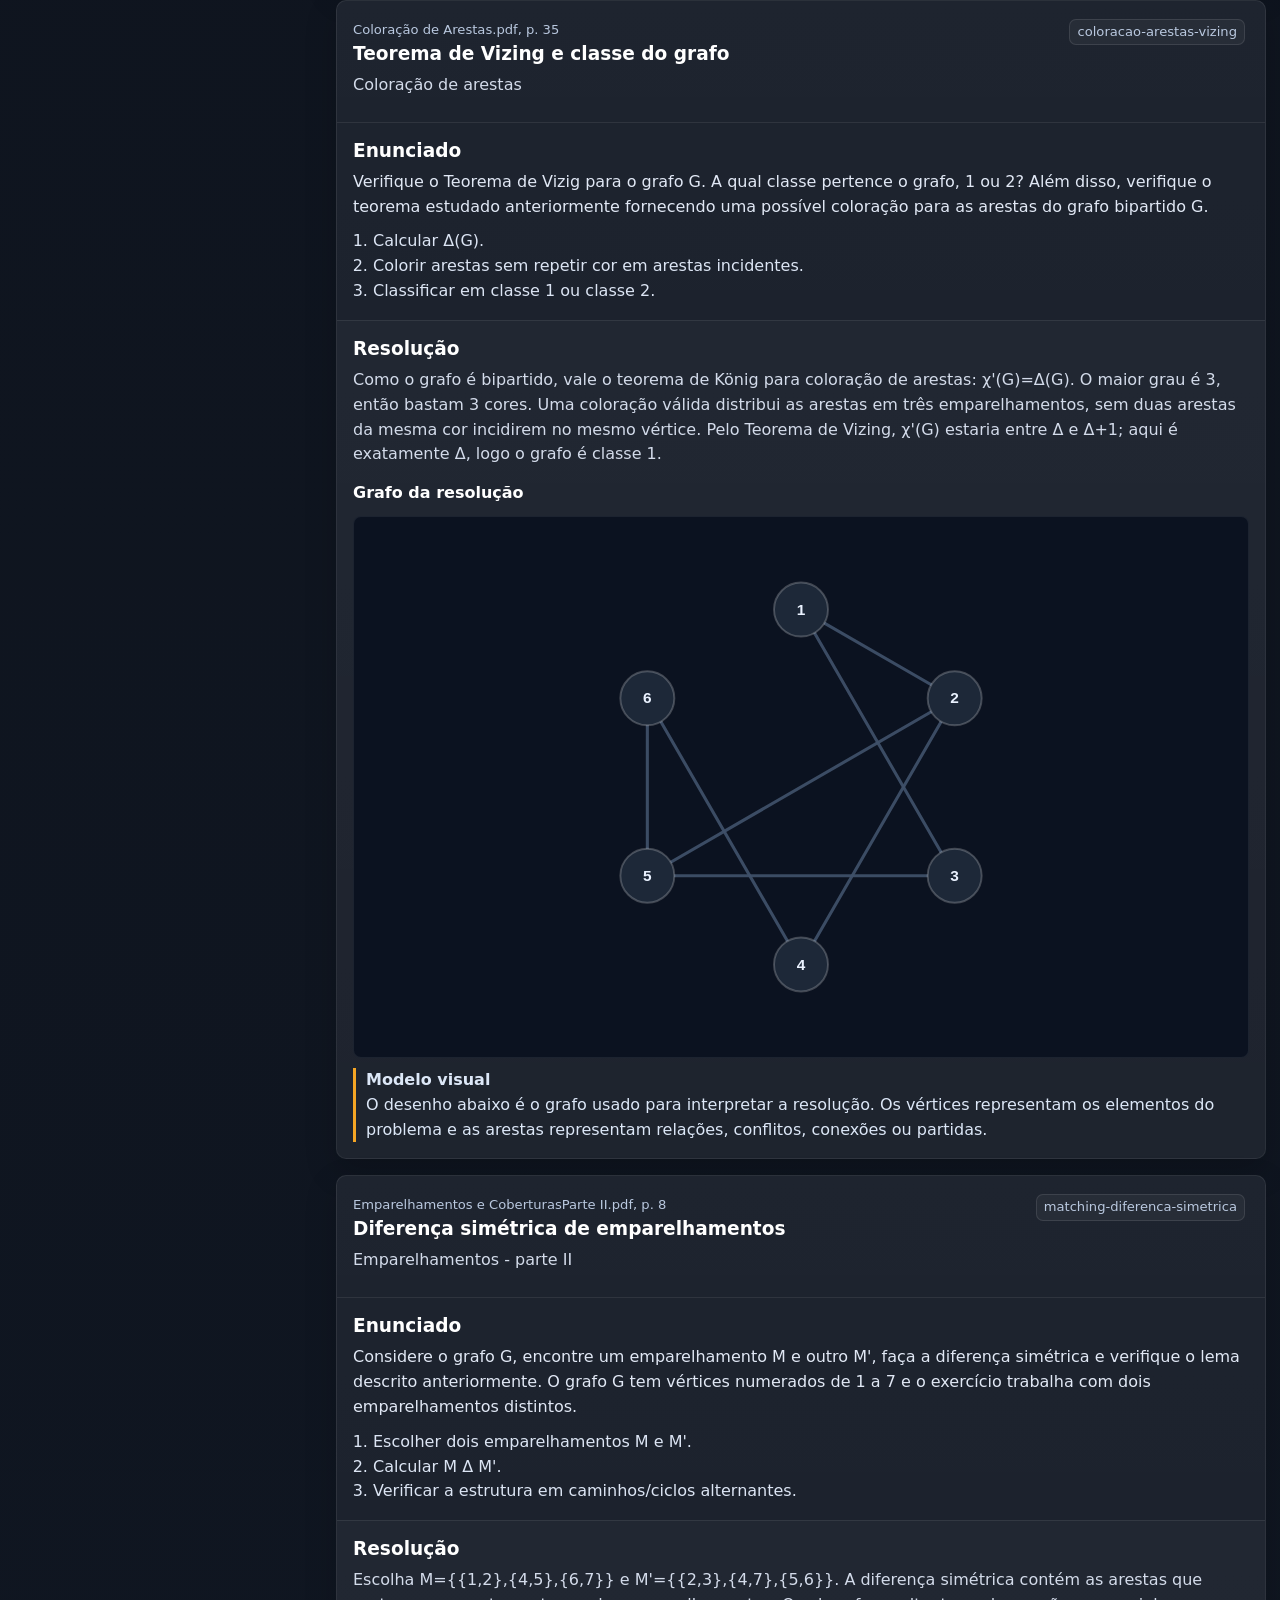
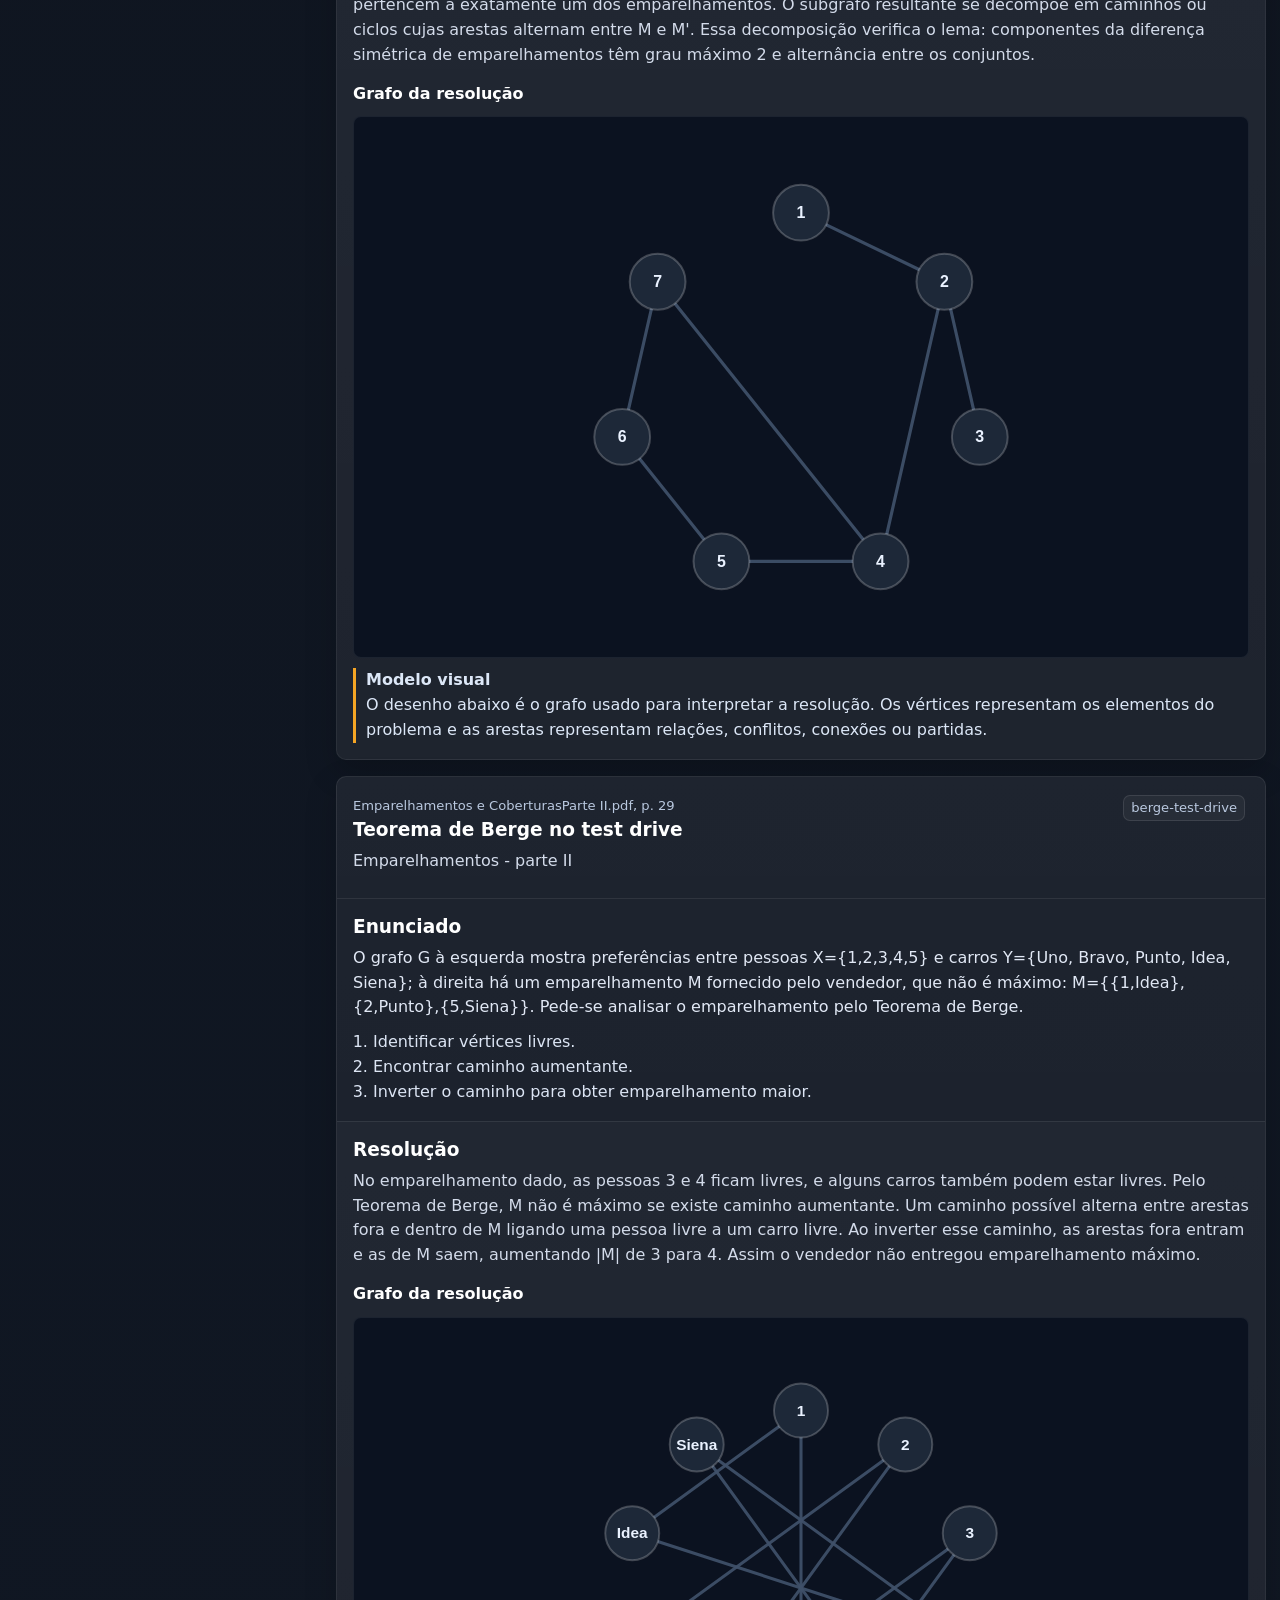
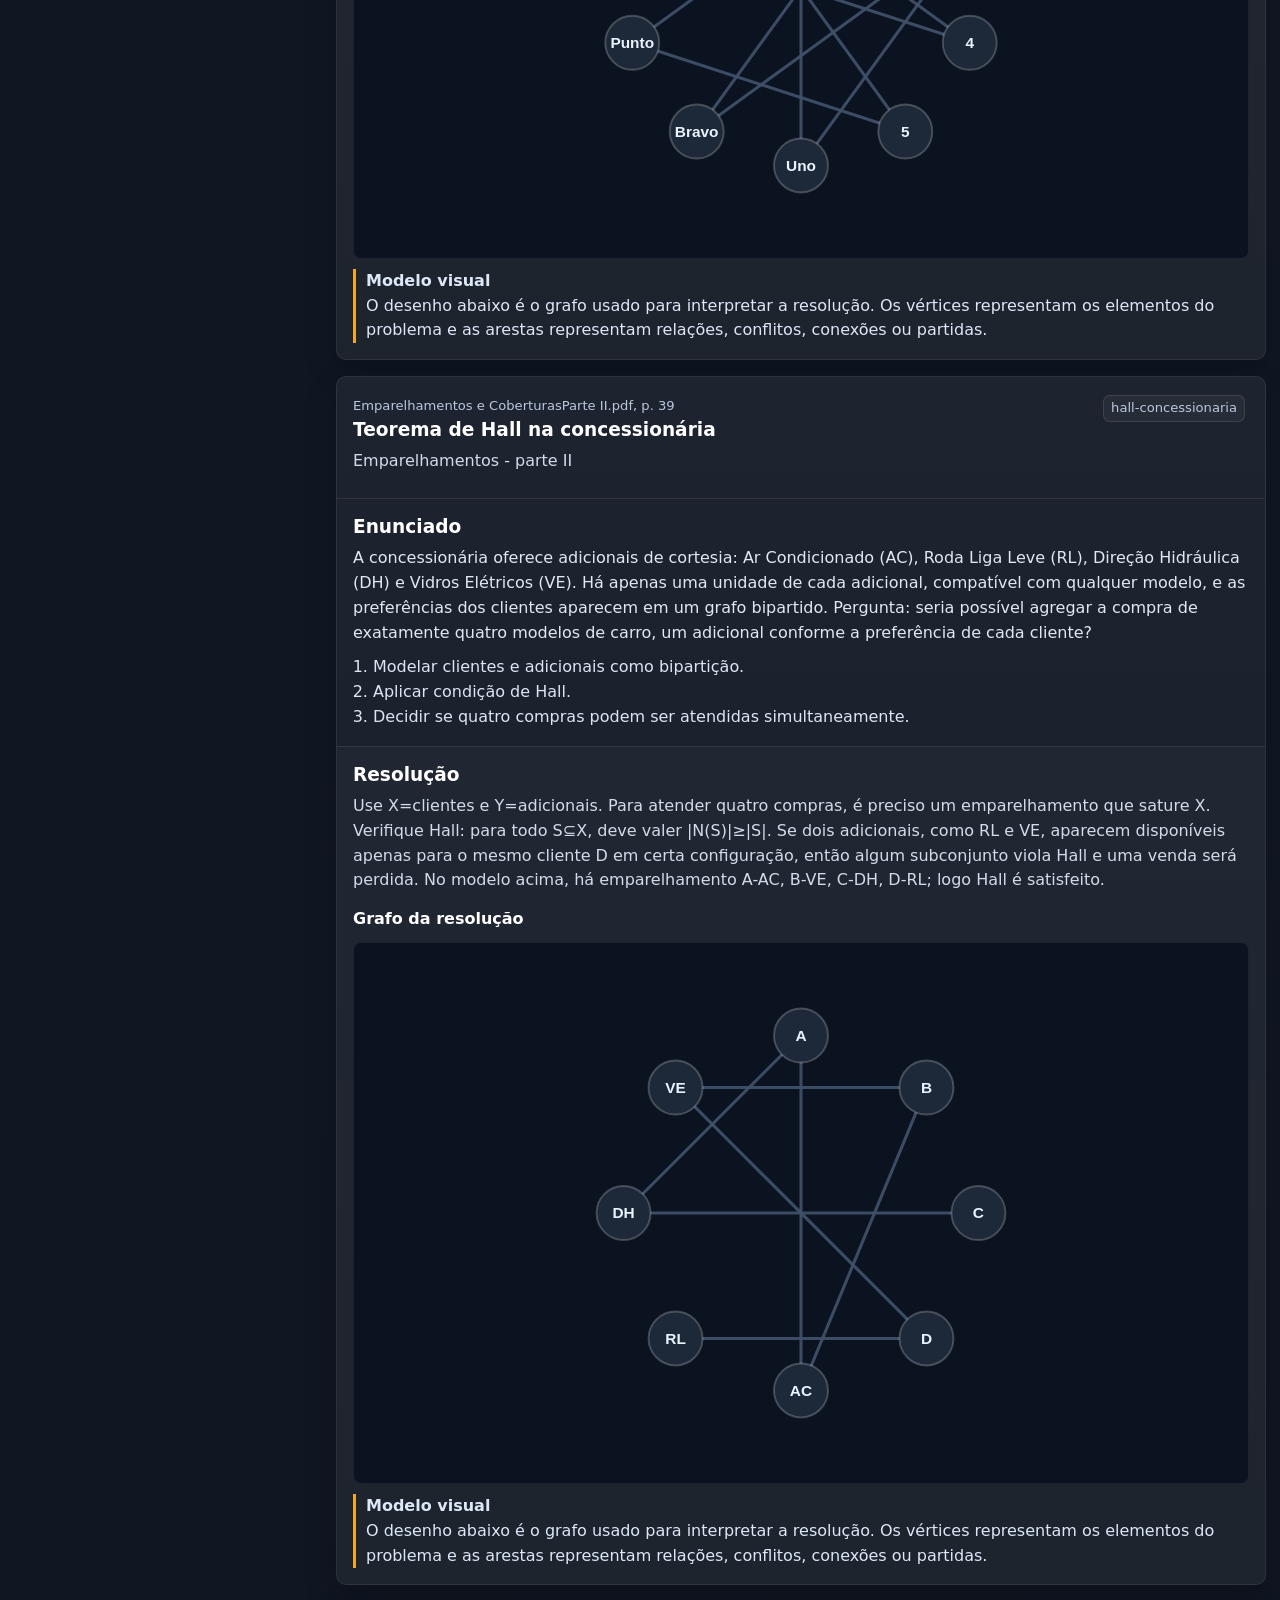
==== commit 074fb8fb: "feat(ui): make rails collapsible and graphs responsive" ====
--- a/exercicios/index.html
+++ b/exercicios/index.html
@@ -17,11 +17,19 @@
     </nav>
   </header>
 
-  <main class="app-layout">
-    <aside class="rail">
-      <h1>Exercícios</h1>
-      <p>Enunciado completo, grafo redesenhado e resolução passo a passo.</p>
-      <div id="exerciseFilters" class="tab-list"></div>
+  <main class="app-layout" data-sidebar-layout>
+    <aside id="exerciseRail" class="rail">
+      <div class="rail-head">
+        <h1 class="rail-title">Exercícios</h1>
+        <button class="rail-toggle" type="button" data-sidebar-toggle aria-controls="exerciseRail" aria-expanded="true" title="Recolher menu">
+          <span class="rail-toggle-lines" aria-hidden="true"></span>
+          <span class="sr-only">Alternar menu lateral</span>
+        </button>
+      </div>
+      <div class="rail-content">
+        <p>Enunciado completo, grafo redesenhado e resolução passo a passo.</p>
+        <div id="exerciseFilters" class="tab-list"></div>
+      </div>
     </aside>
     <section class="content-stage">
       <div class="section-heading tight">
--- a/assets/css/site.css
+++ b/assets/css/site.css
@@ -29,6 +29,17 @@
 h1{font-size:clamp(2.2rem,4.6vw,4.9rem);line-height:1.02}
 h2{font-size:clamp(1.6rem,2.6vw,2.4rem);line-height:1.12}
 h3{font-size:1.16rem;line-height:1.25}
+.sr-only{
+  position:absolute;
+  width:1px;
+  height:1px;
+  padding:0;
+  margin:-1px;
+  overflow:hidden;
+  clip:rect(0,0,0,0);
+  white-space:nowrap;
+  border:0;
+}
 .topbar{
   position:sticky;
   z-index:20;
@@ -133,7 +144,12 @@
   grid-template-columns:300px minmax(0,1fr);
   gap:22px;
   align-items:start;
+  width:min(1480px,calc(100% - 28px));
   padding:24px 0 54px;
+  transition:grid-template-columns .2s ease;
+}
+.app-layout.rail-collapsed{
+  grid-template-columns:58px minmax(0,1fr);
 }
 .rail{
   position:sticky;
@@ -144,9 +160,48 @@
   background:rgba(18,24,34,.9);
   border-radius:12px;
   padding:16px;
+  transition:padding .2s ease,background .2s ease;
 }
 .rail h1{font-size:1.6rem}
 .rail p{font-size:.92rem;color:var(--muted)}
+.rail-head{display:flex;align-items:center;justify-content:space-between;gap:12px}
+.rail-toggle{
+  flex:0 0 auto;
+  display:grid;
+  place-items:center;
+  width:34px;
+  height:34px;
+  border:1px solid rgba(255,255,255,.13);
+  border-radius:8px;
+  background:rgba(255,255,255,.055);
+  cursor:pointer;
+}
+.rail-toggle:hover{border-color:var(--green);background:rgba(29,183,127,.16)}
+.rail-toggle-lines,.rail-toggle-lines::before,.rail-toggle-lines::after{
+  display:block;
+  width:16px;
+  height:2px;
+  border-radius:3px;
+  background:#e9f3ff;
+}
+.rail-toggle-lines{position:relative}
+.rail-toggle-lines::before,.rail-toggle-lines::after{content:"";position:absolute;left:0}
+.rail-toggle-lines::before{top:-6px}
+.rail-toggle-lines::after{top:6px}
+.rail-content{transition:opacity .15s ease,transform .15s ease}
+.rail.is-collapsed{
+  padding:12px 8px;
+  overflow:hidden;
+}
+.rail.is-collapsed .rail-head{justify-content:center}
+.rail.is-collapsed .rail-title,.rail.is-collapsed .rail-content{
+  width:0;
+  height:0;
+  opacity:0;
+  overflow:hidden;
+  pointer-events:none;
+  transform:translateX(-8px);
+}
 .tab-list{display:flex;flex-direction:column;gap:7px;margin-top:14px}
 .tab-list button{text-align:left;line-height:1.2;color:#d8e3f5}
 .tab-list button.active{color:#07110d}
@@ -167,19 +222,56 @@
 }
 .visual-grid{display:grid;gap:14px;margin-top:16px}
 .visual-card{border:1px solid rgba(255,255,255,.08);border-radius:10px;background:#101620;padding:12px}
-.graph-box{min-height:340px;border:1px solid rgba(255,255,255,.07);border-radius:8px;background:#0b1220;overflow:auto}
-.graph-box svg{display:block;min-width:680px;width:100%;height:360px}
+.graph-box{
+  min-height:320px;
+  display:grid;
+  place-items:center;
+  border:1px solid rgba(255,255,255,.07);
+  border-radius:8px;
+  background:#0b1220;
+  overflow:hidden;
+}
+.graph-box svg{
+  display:block;
+  width:100%;
+  max-width:100%;
+  height:auto;
+  max-height:min(62vh,540px);
+  min-height:260px;
+  aspect-ratio:var(--graph-ratio,720 / 380);
+}
 .step-controls{display:flex;align-items:center;gap:8px;margin-top:10px}
 .step-controls span{flex:1;text-align:center;color:var(--muted);font-size:.9rem}
 .step-text{margin-top:10px;border-left:3px solid var(--orange);padding-left:10px;color:#dce7f7}
 .exercise-list{display:grid;gap:16px}
 .exercise-card{padding:0;overflow:hidden}
 .exercise-head{display:flex;justify-content:space-between;gap:12px;align-items:start;padding:16px;border-bottom:1px solid rgba(255,255,255,.08)}
-.exercise-body{display:grid;grid-template-columns:minmax(0,1fr) minmax(280px,.72fr);gap:16px;padding:16px}
+.exercise-body{display:block;padding:16px}
 .prompt{white-space:pre-line;color:#e1e8f5}
 .question-list{margin:10px 0 0;padding-left:20px;color:#dce5f4}
 .solution{border-top:1px solid rgba(255,255,255,.08);padding:16px;background:rgba(255,255,255,.025)}
 .solution ol{padding-left:20px;color:#dce5f4}
+.solution-graph{margin-top:14px}
+.solution-graph h4{margin:0 0 10px;color:#fff;font-size:1rem}
+.matrix-wrap{margin-top:16px;overflow:auto}
+.matrix-wrap h3{margin-bottom:8px}
+.matrix-table{
+  min-width:max-content;
+  border-collapse:collapse;
+  border:1px solid rgba(255,255,255,.1);
+  background:#09101c;
+  font-family:ui-monospace,SFMono-Regular,Menlo,Consolas,monospace;
+  font-size:.88rem;
+}
+.matrix-table th,.matrix-table td{
+  min-width:38px;
+  padding:7px 9px;
+  border:1px solid rgba(255,255,255,.09);
+  text-align:center;
+  color:#dce8f8;
+}
+.matrix-table th{background:#111b2b;color:#fff}
+.matrix-table tbody th{color:#b9cdf0}
 .footer{width:min(1180px,calc(100% - 36px));margin:0 auto;padding:28px 0 42px;color:var(--muted)}
 .svg-label{font-family:Inter,Arial,sans-serif;font-size:12px;font-weight:800;fill:#eaf2ff}
 .svg-muted{fill:#b6c3d8}
@@ -187,11 +279,20 @@
   .hero,.app-layout,.exercise-body{grid-template-columns:1fr}
   .hero{min-height:auto}
   .rail{position:relative;top:0;max-height:none}
+  .app-layout.rail-collapsed{grid-template-columns:1fr}
+  .rail.is-collapsed{padding:10px 12px}
+  .rail.is-collapsed .rail-head{justify-content:space-between}
+  .rail.is-collapsed .rail-title{
+    width:auto;
+    height:auto;
+    opacity:1;
+    transform:none;
+  }
   .topic-grid,.animation-grid,.mini-stats{grid-template-columns:1fr}
   .section-heading{display:block}
   .topbar{position:relative;align-items:flex-start}
   .visual-card,.content-card,.graph-box{min-width:0}
-  .graph-box svg{min-width:0;height:300px}
+  .graph-box svg{min-width:0;min-height:260px}
 }
 @media (prefers-reduced-motion:no-preference){
   .topic-card,.animation-card,.content-card,.exercise-card{transition:transform .18s ease,border-color .18s ease}
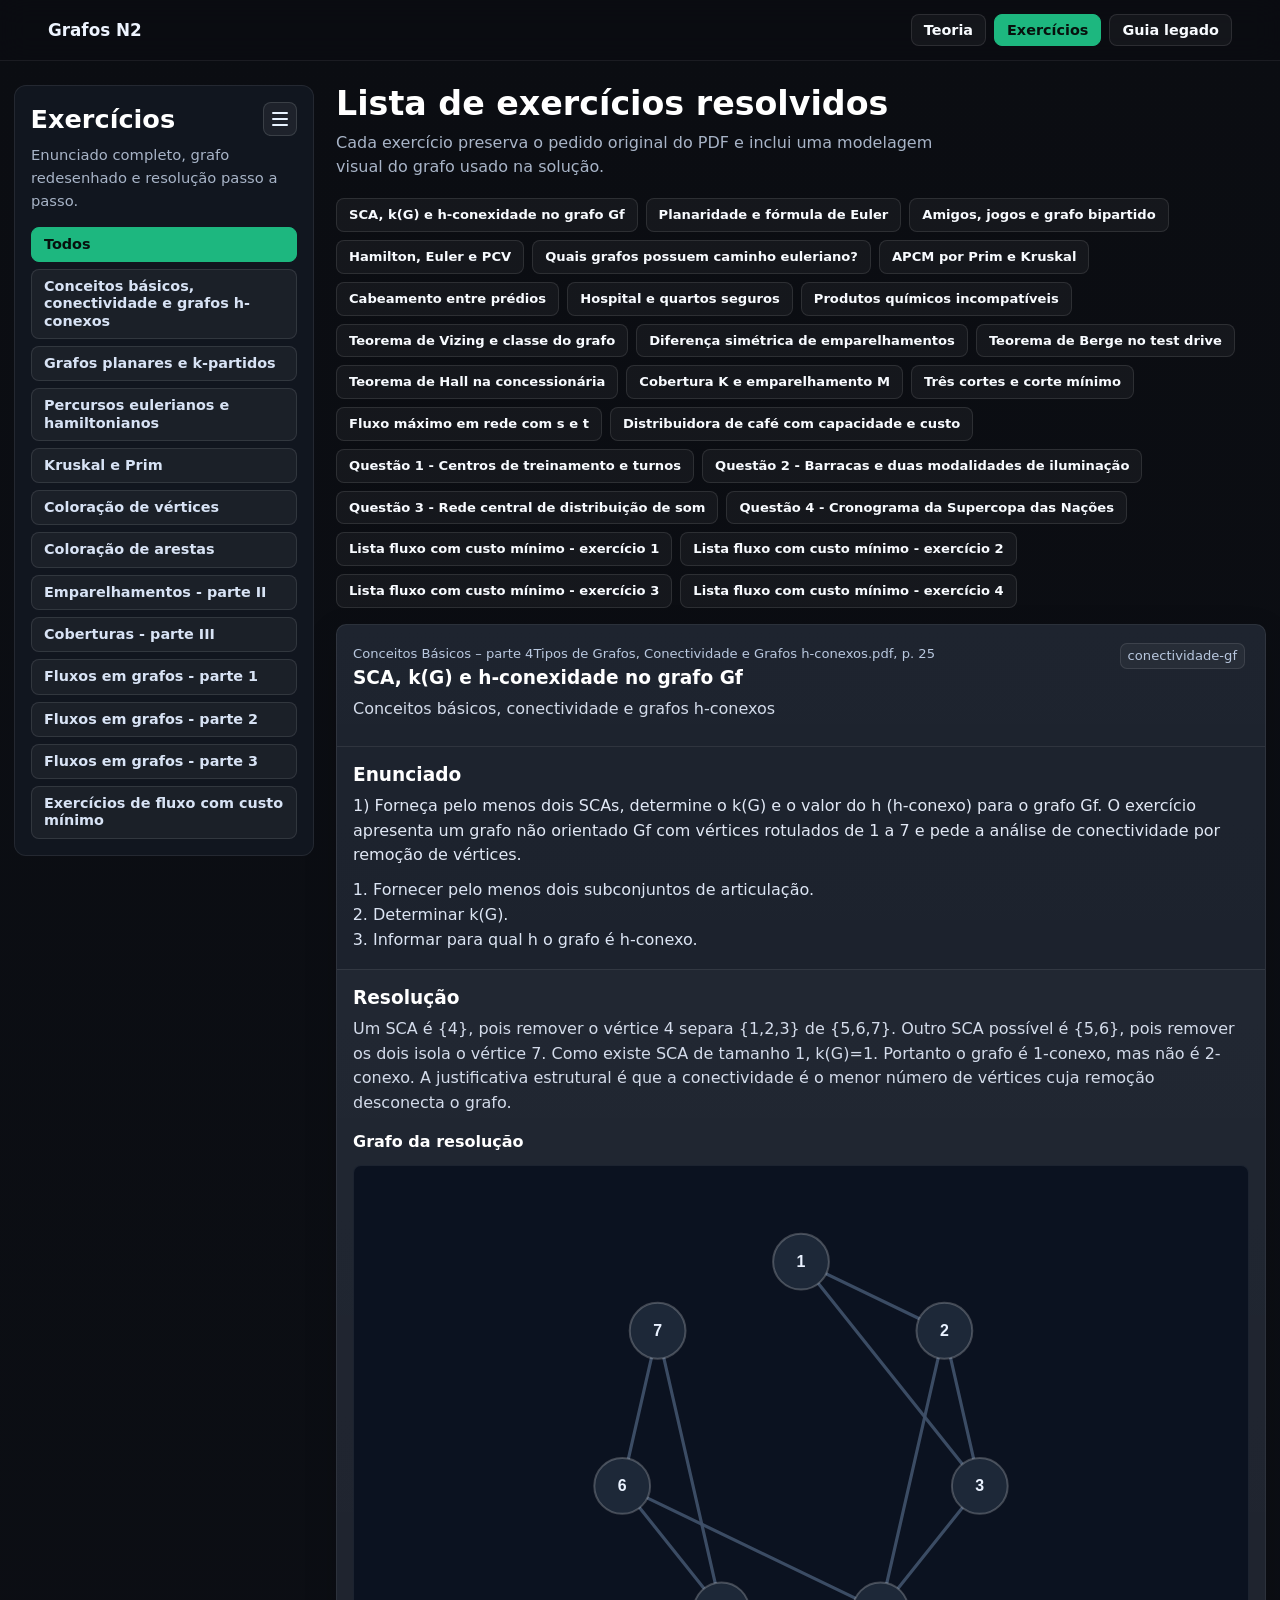
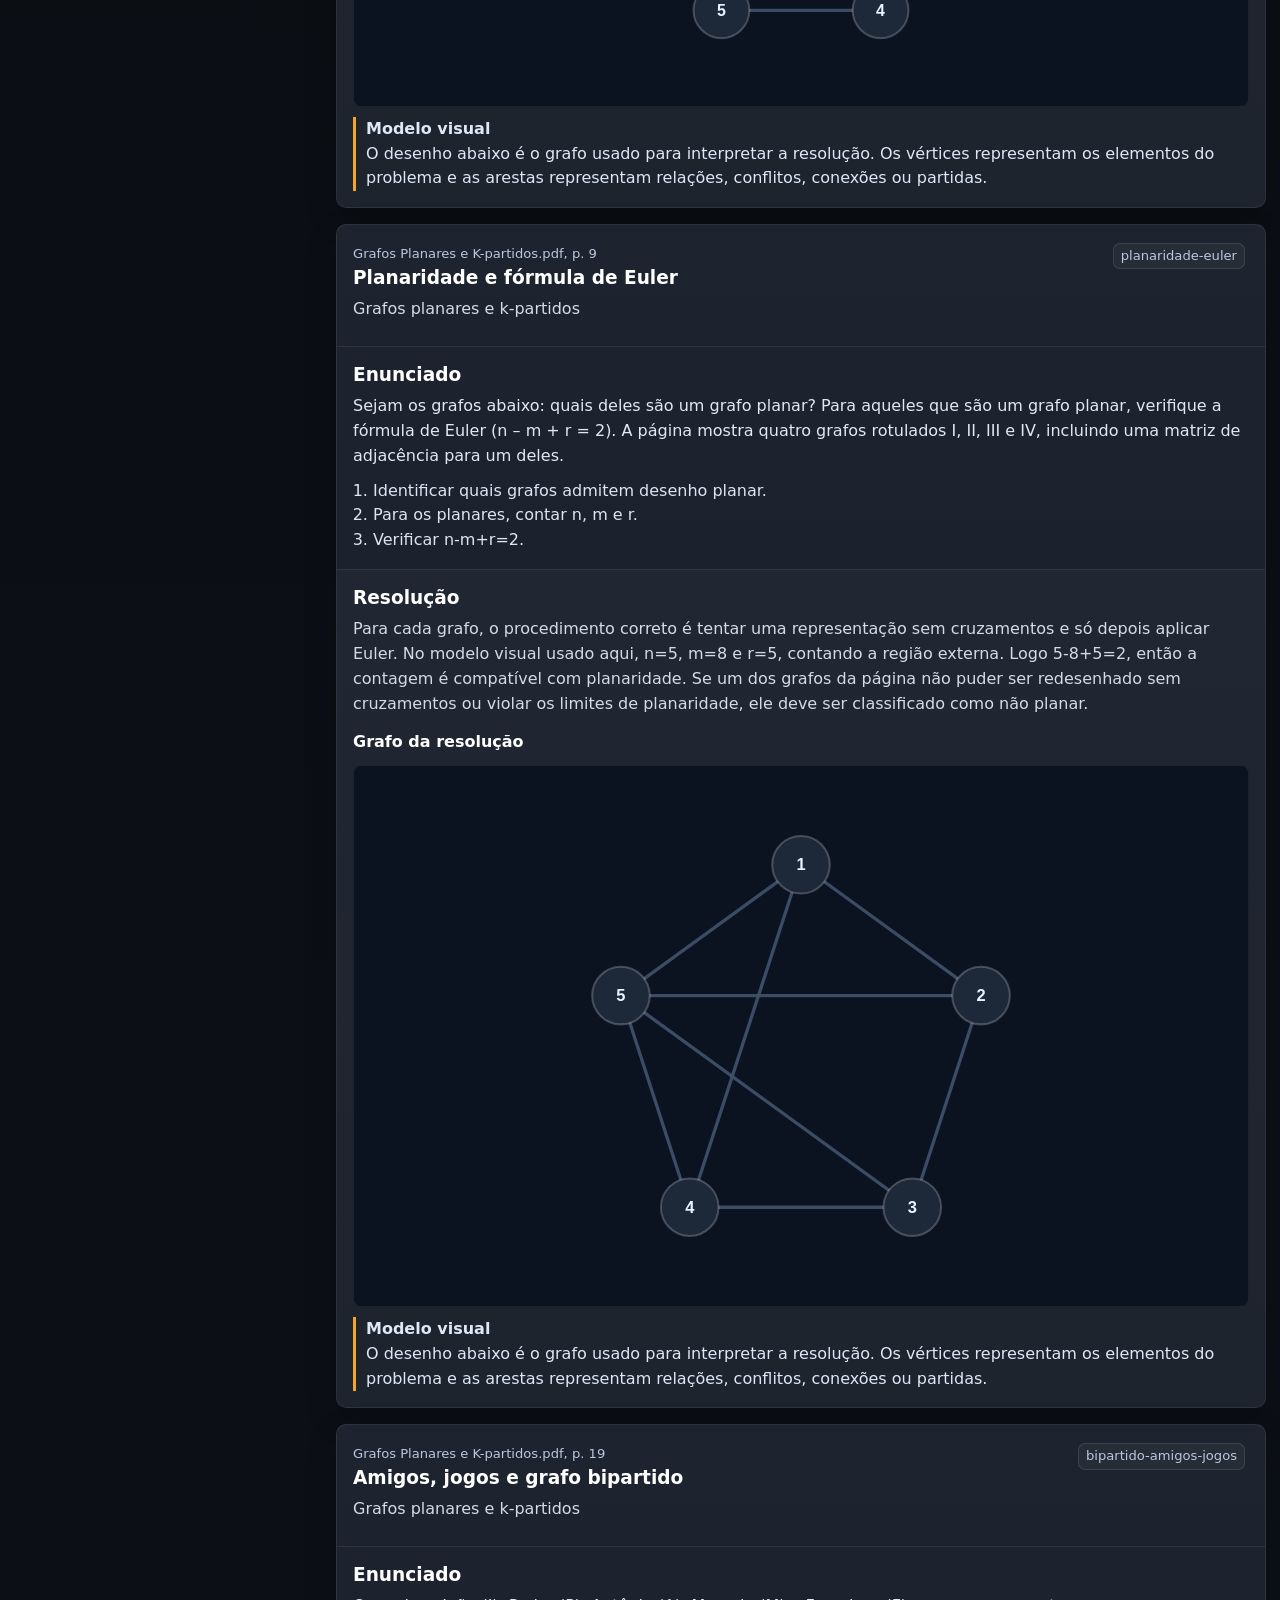
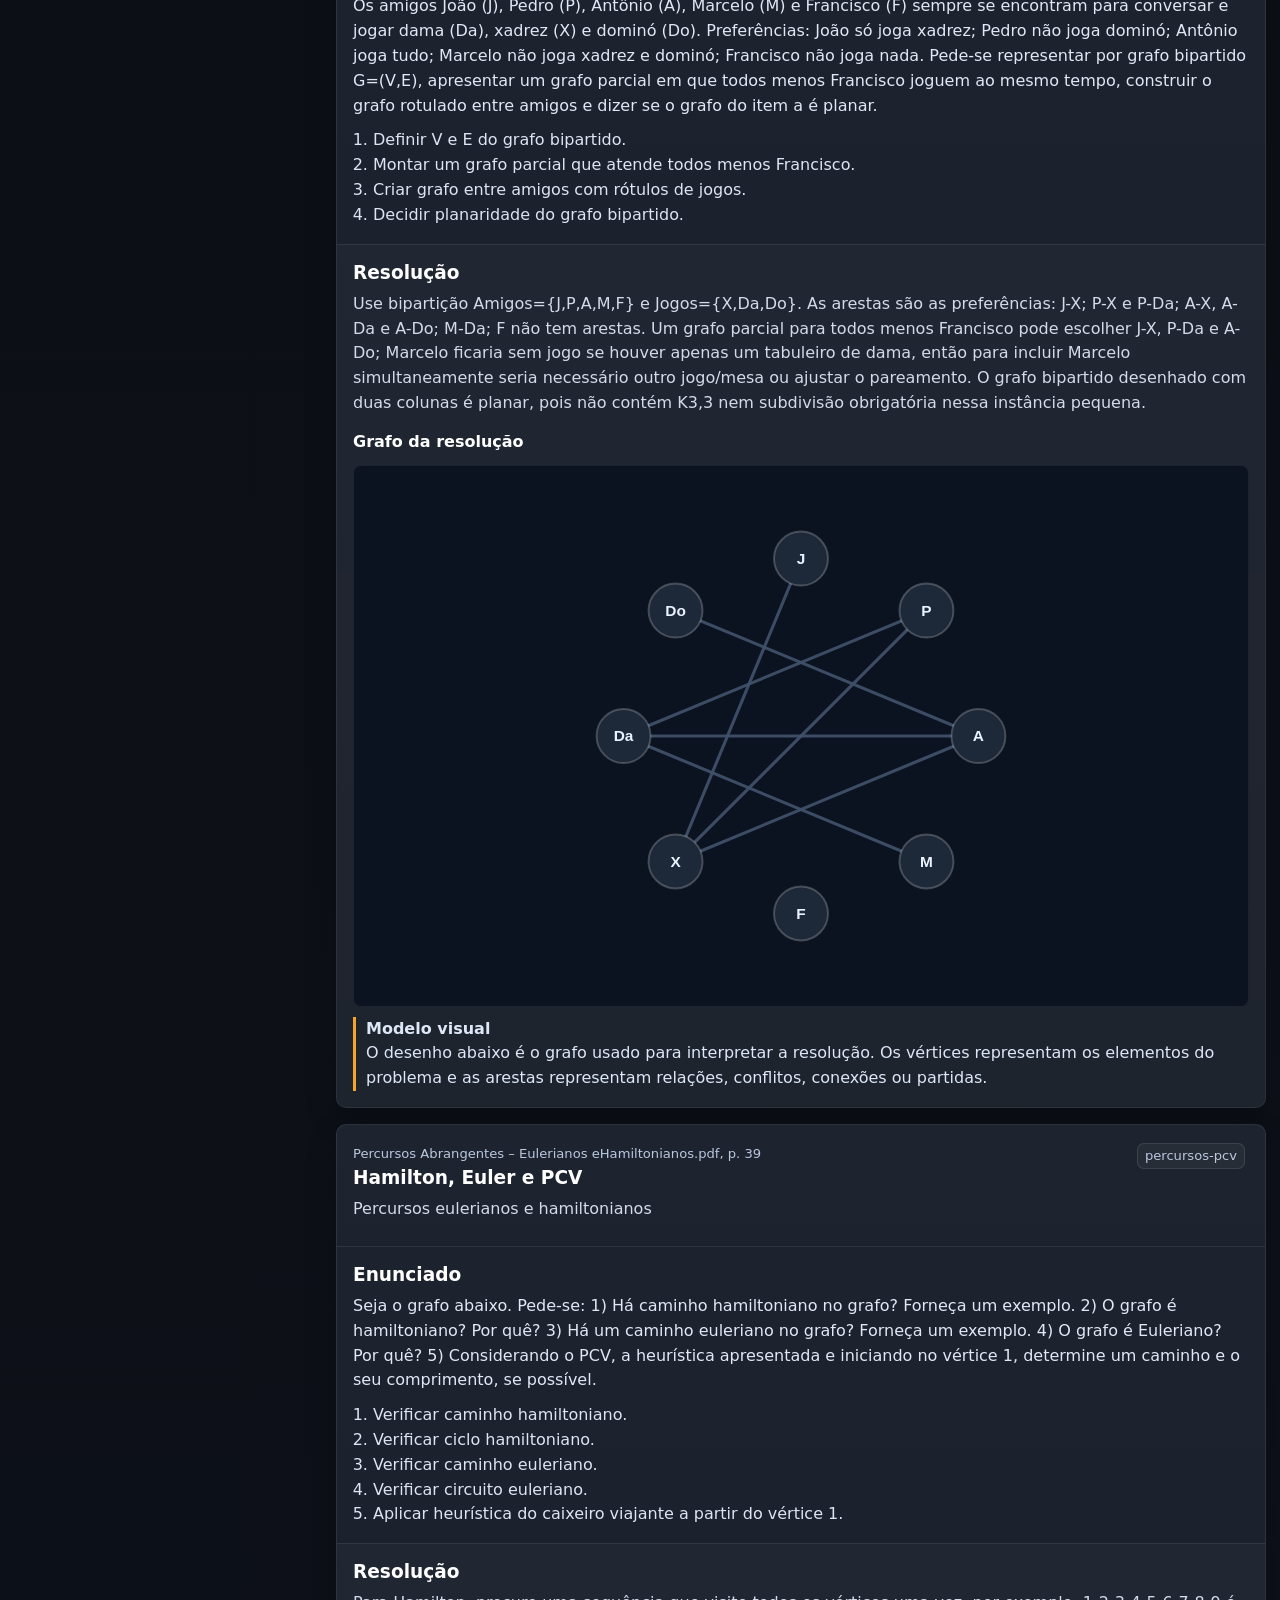
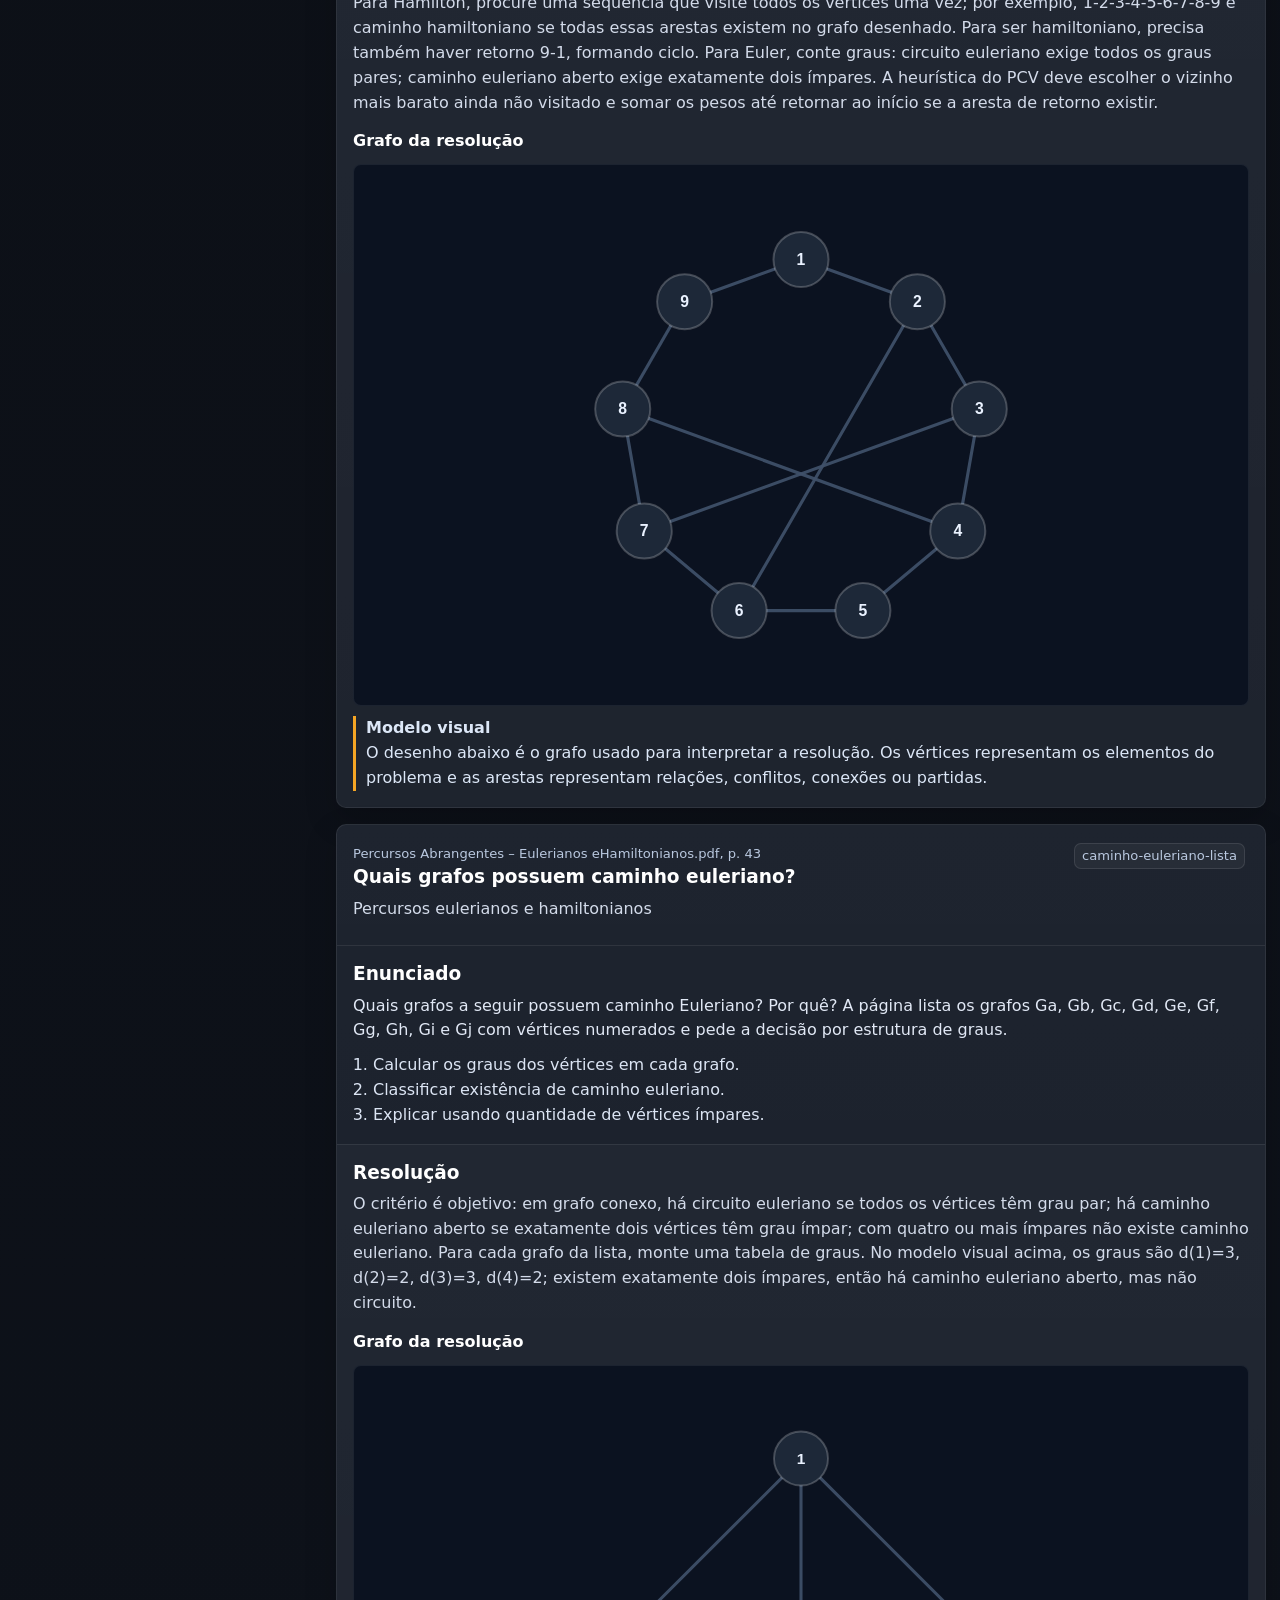
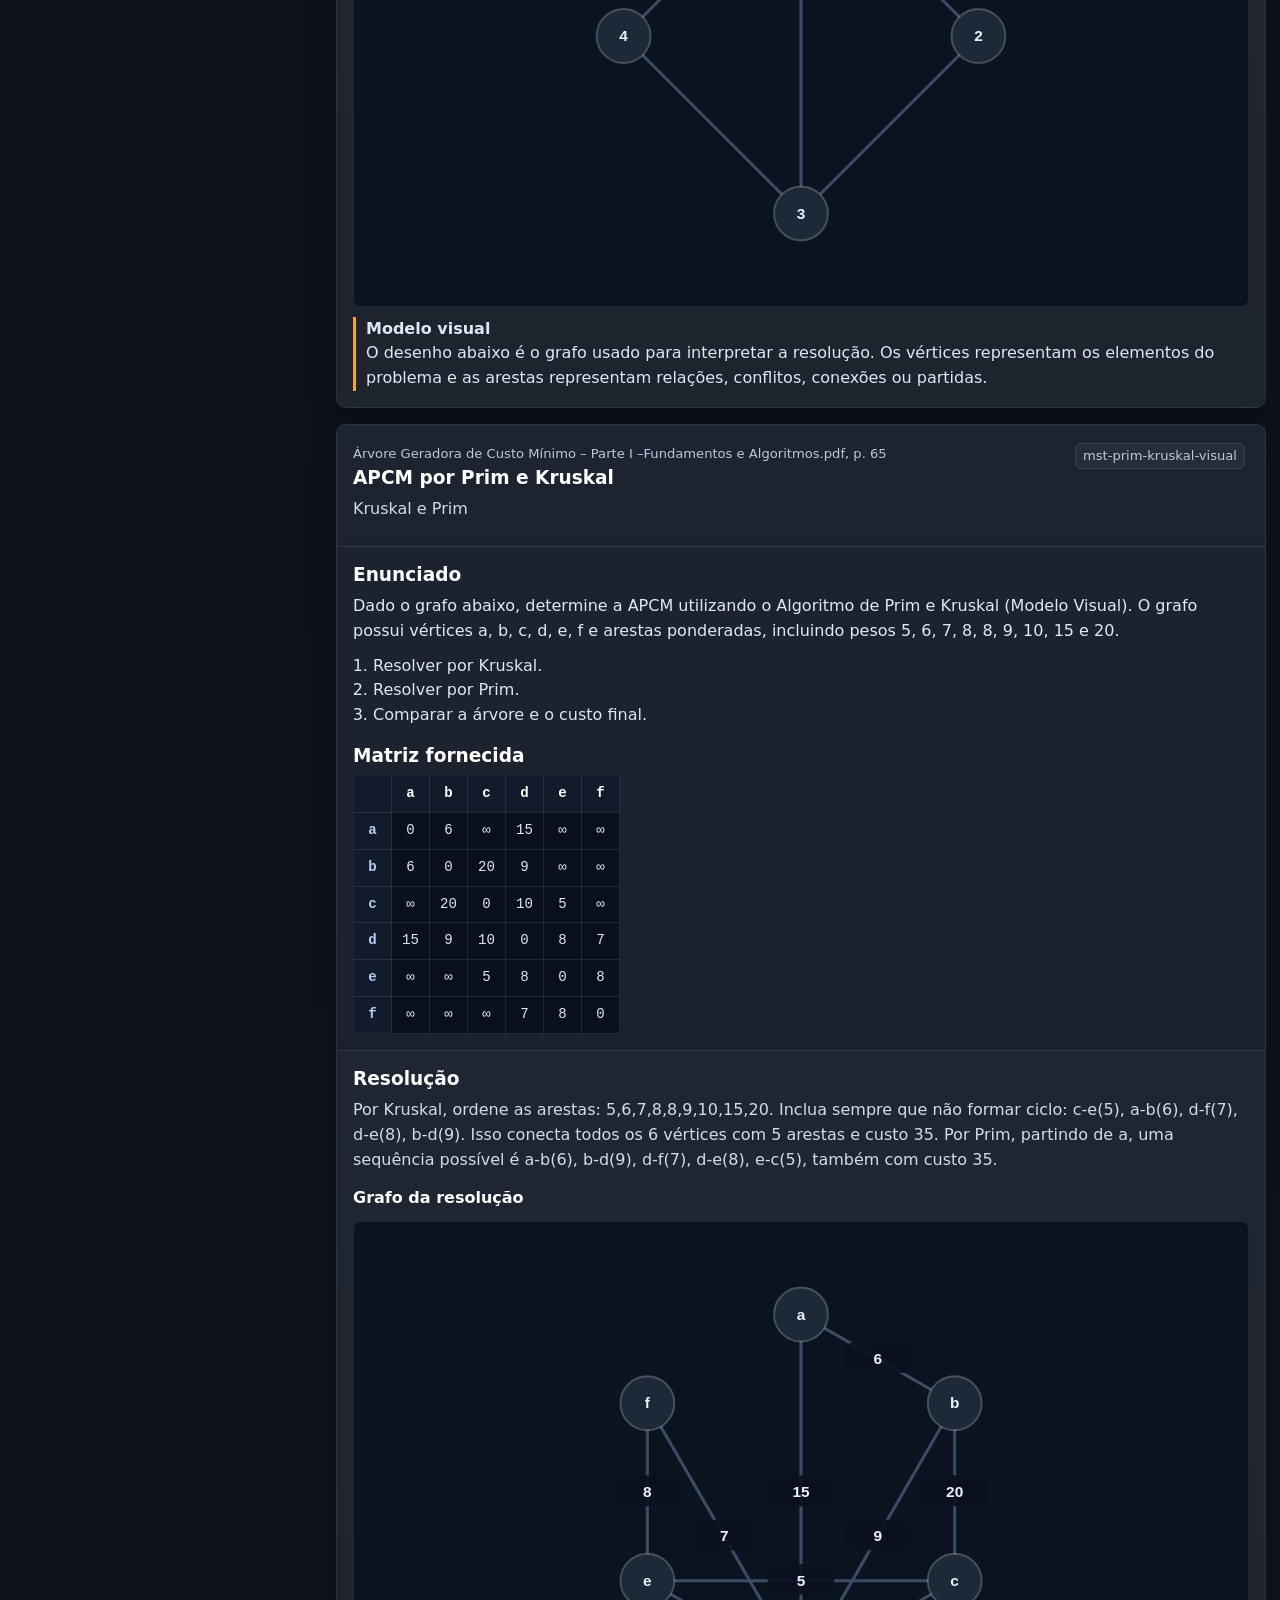
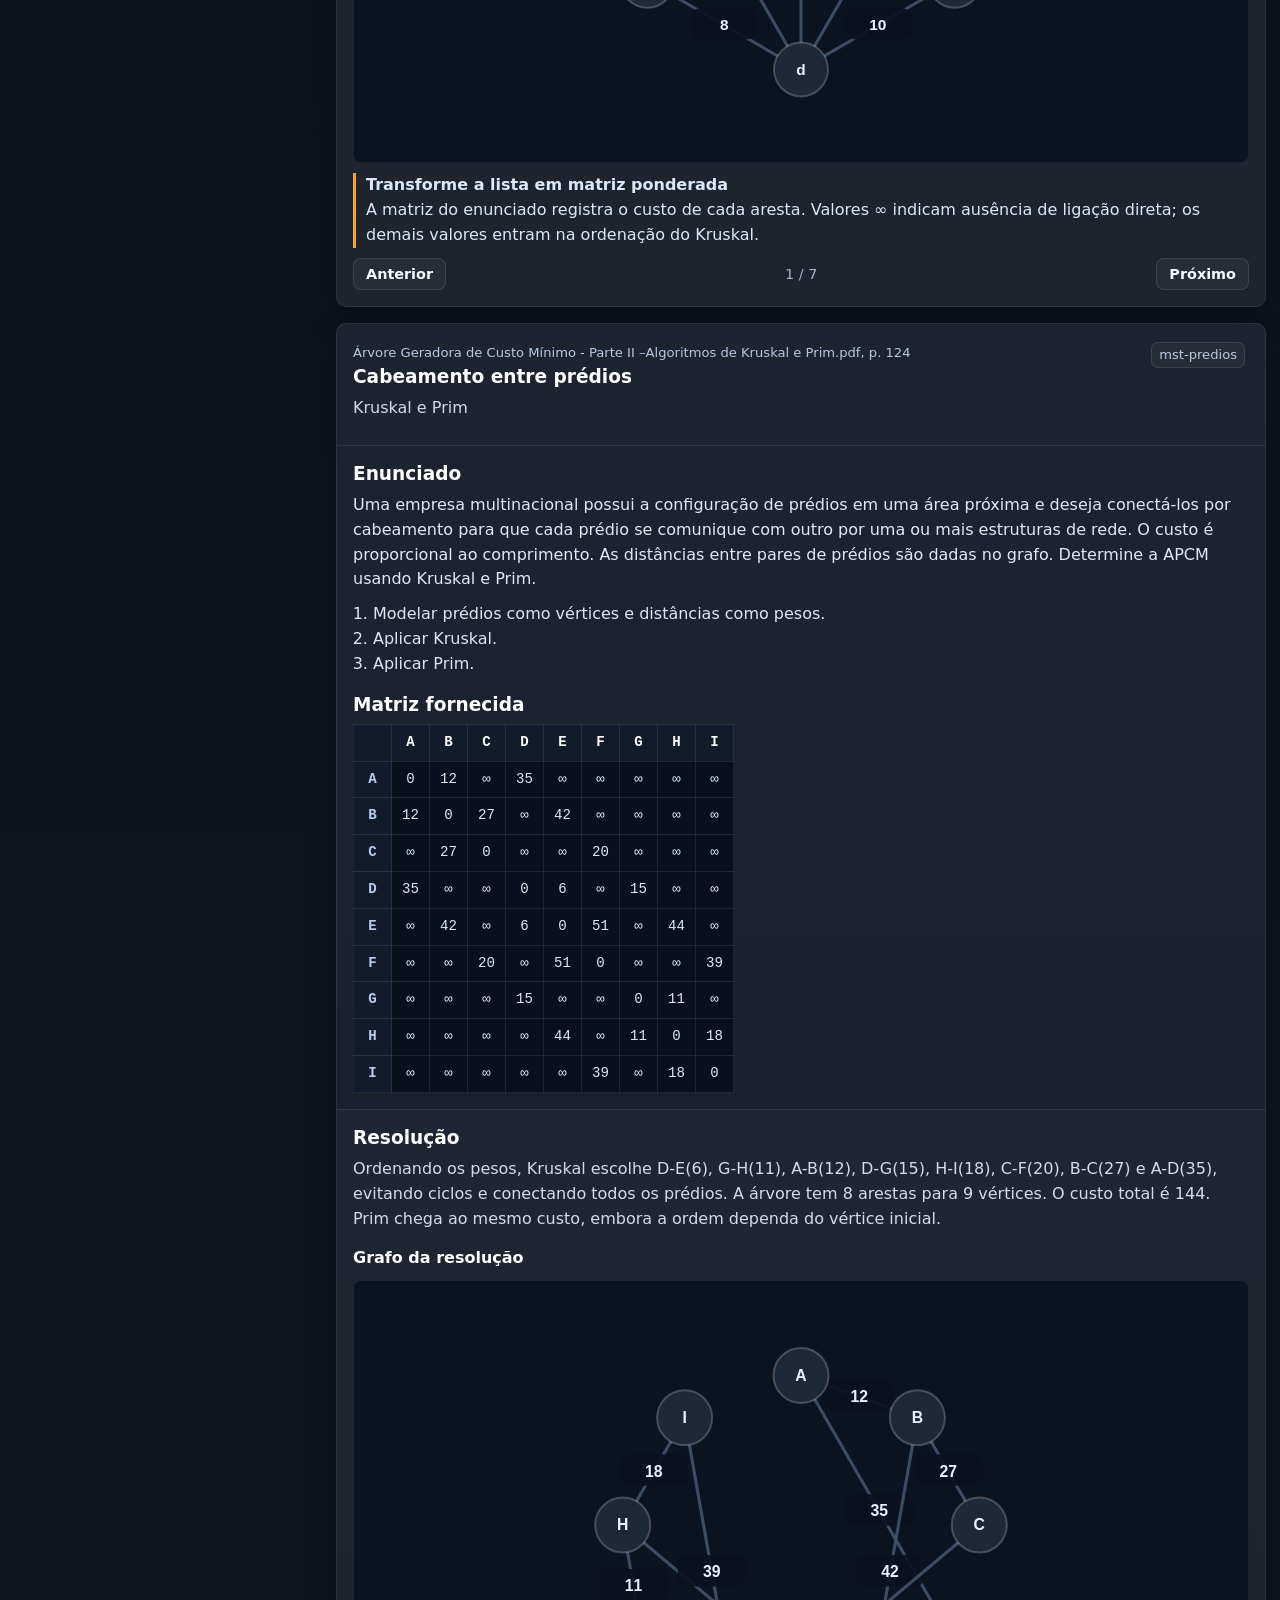
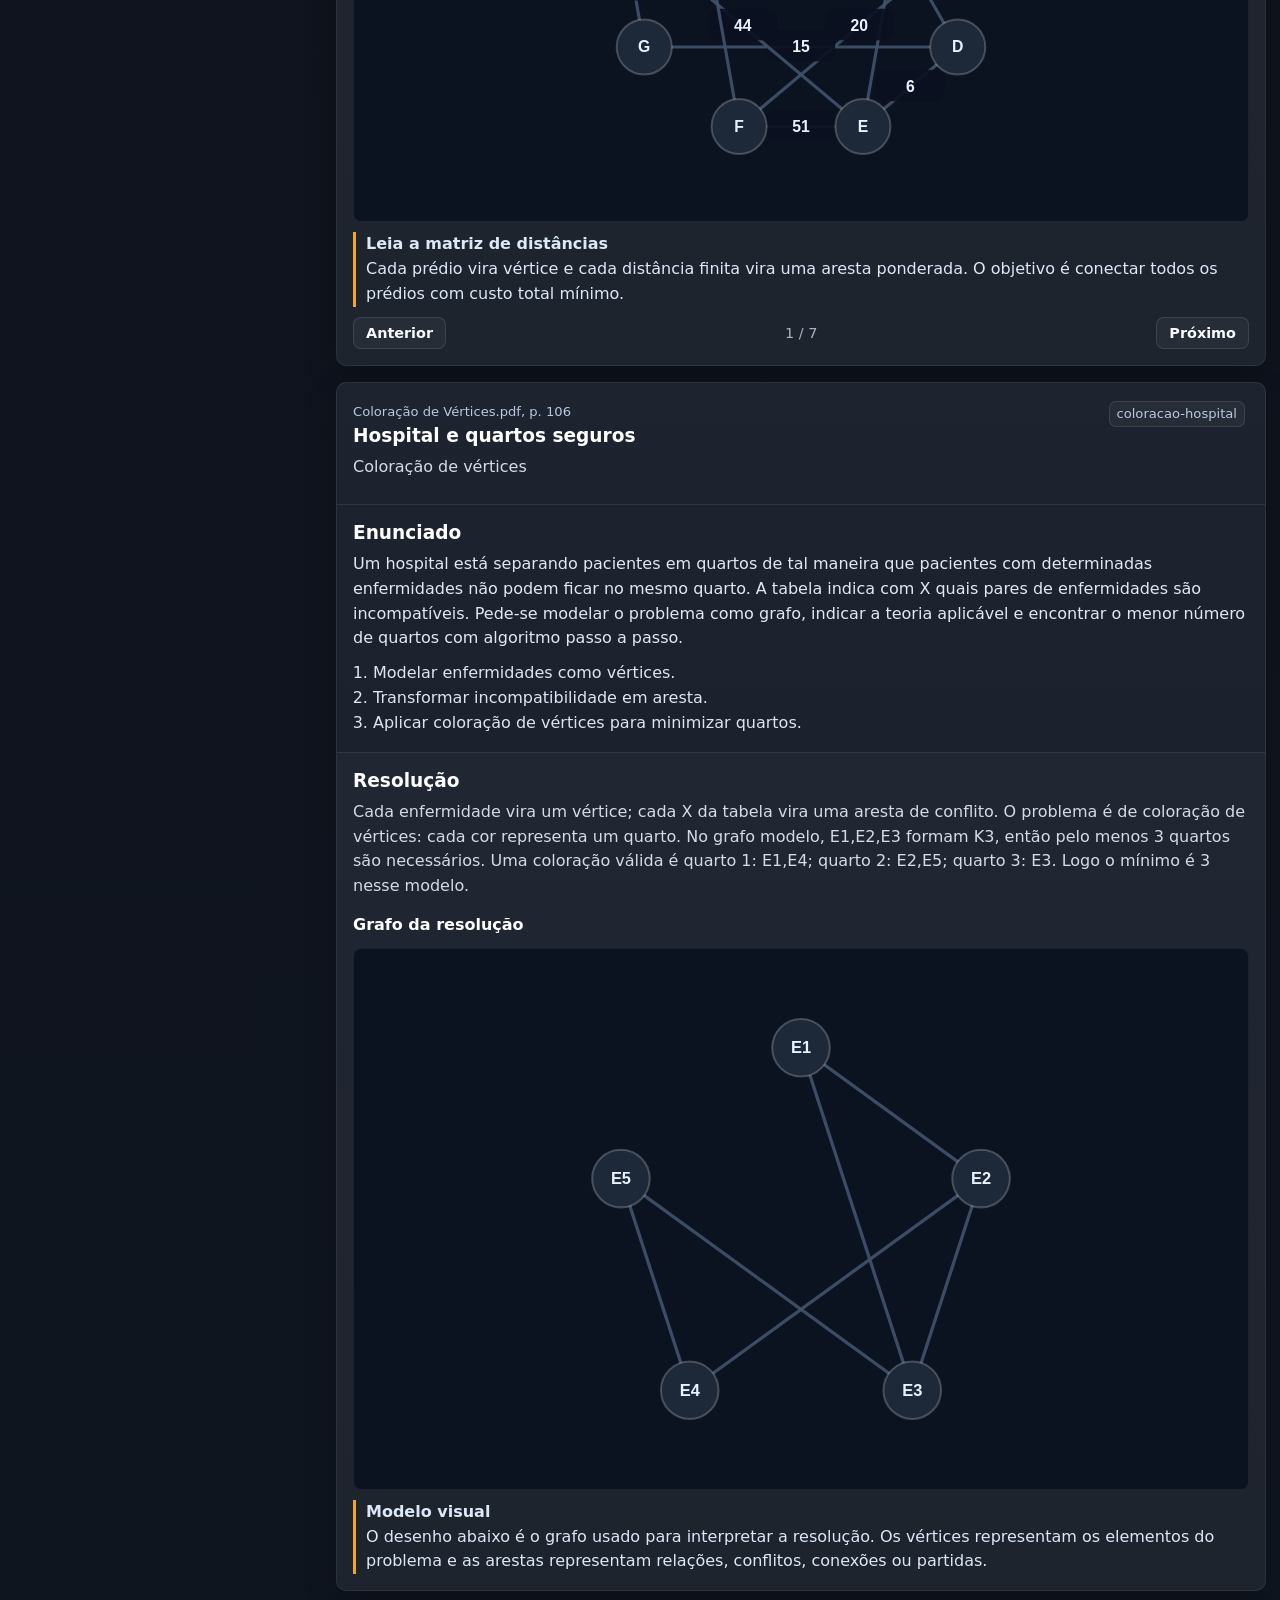
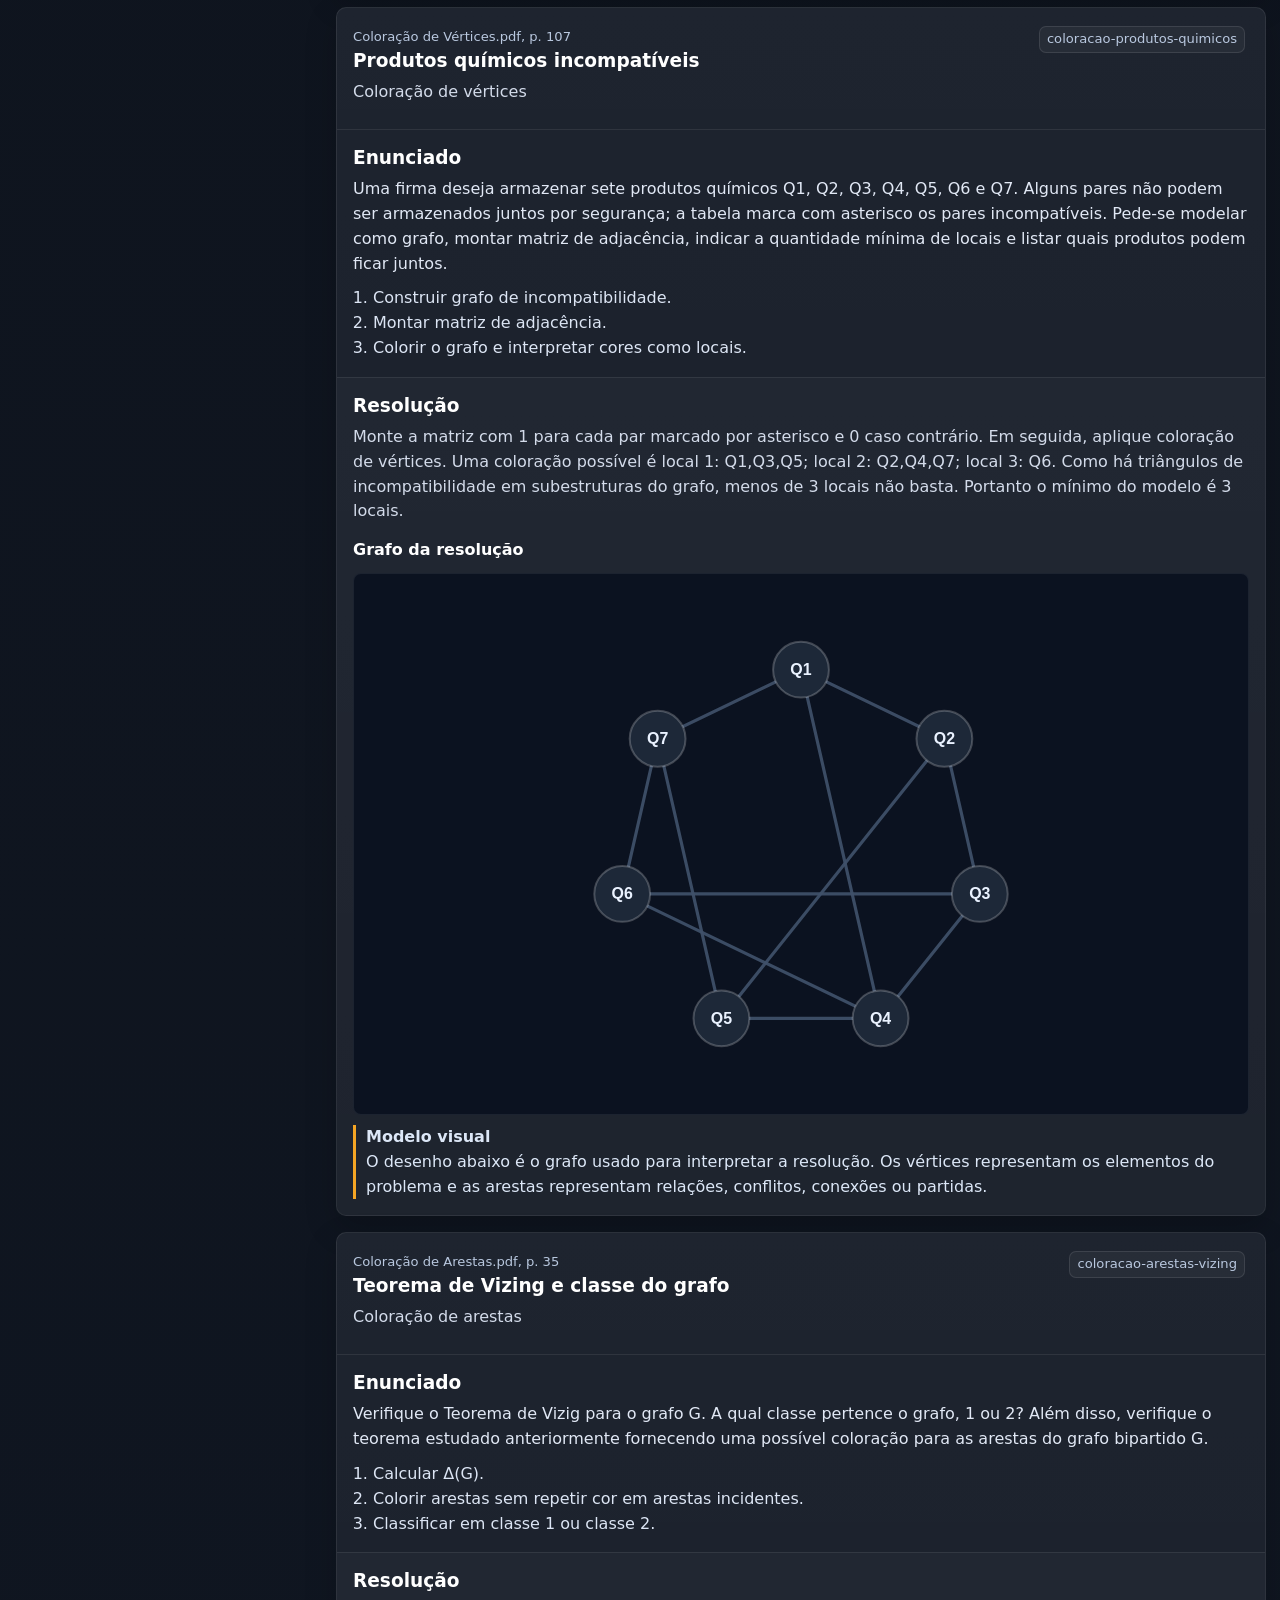
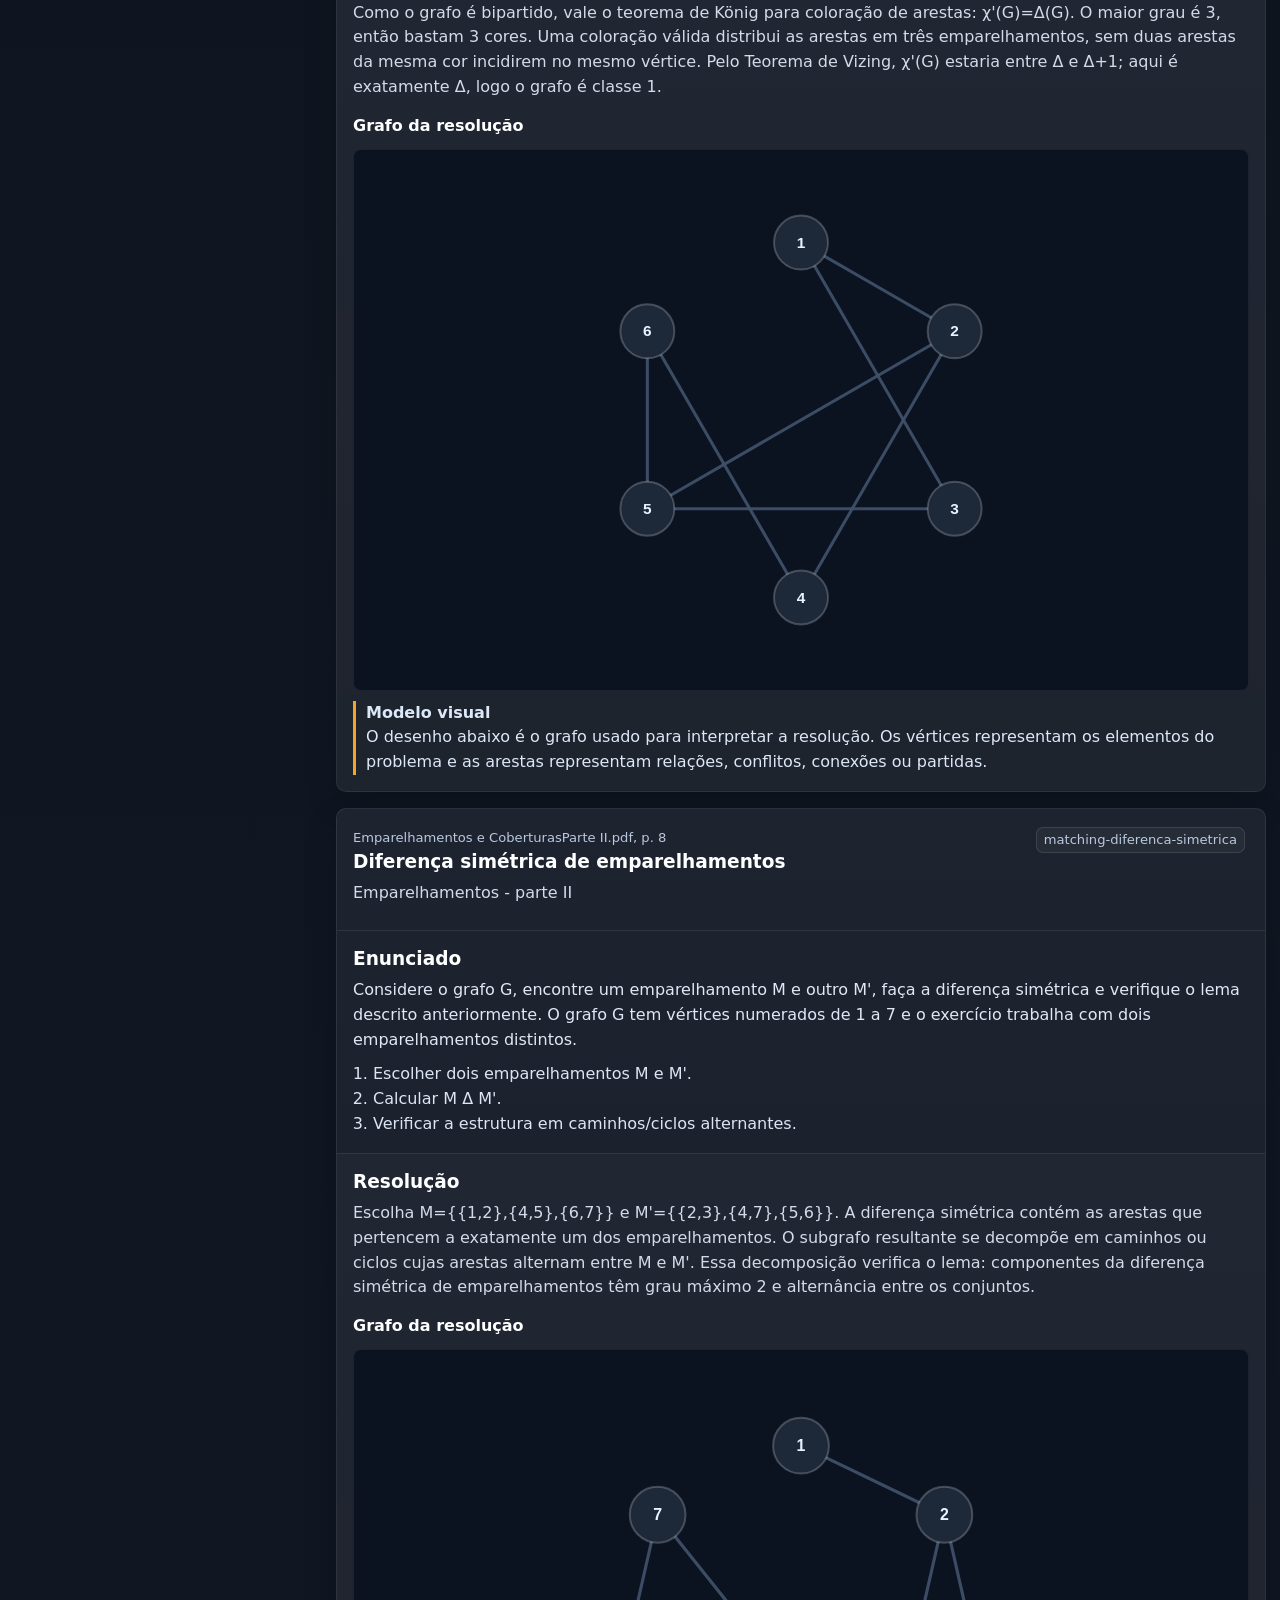
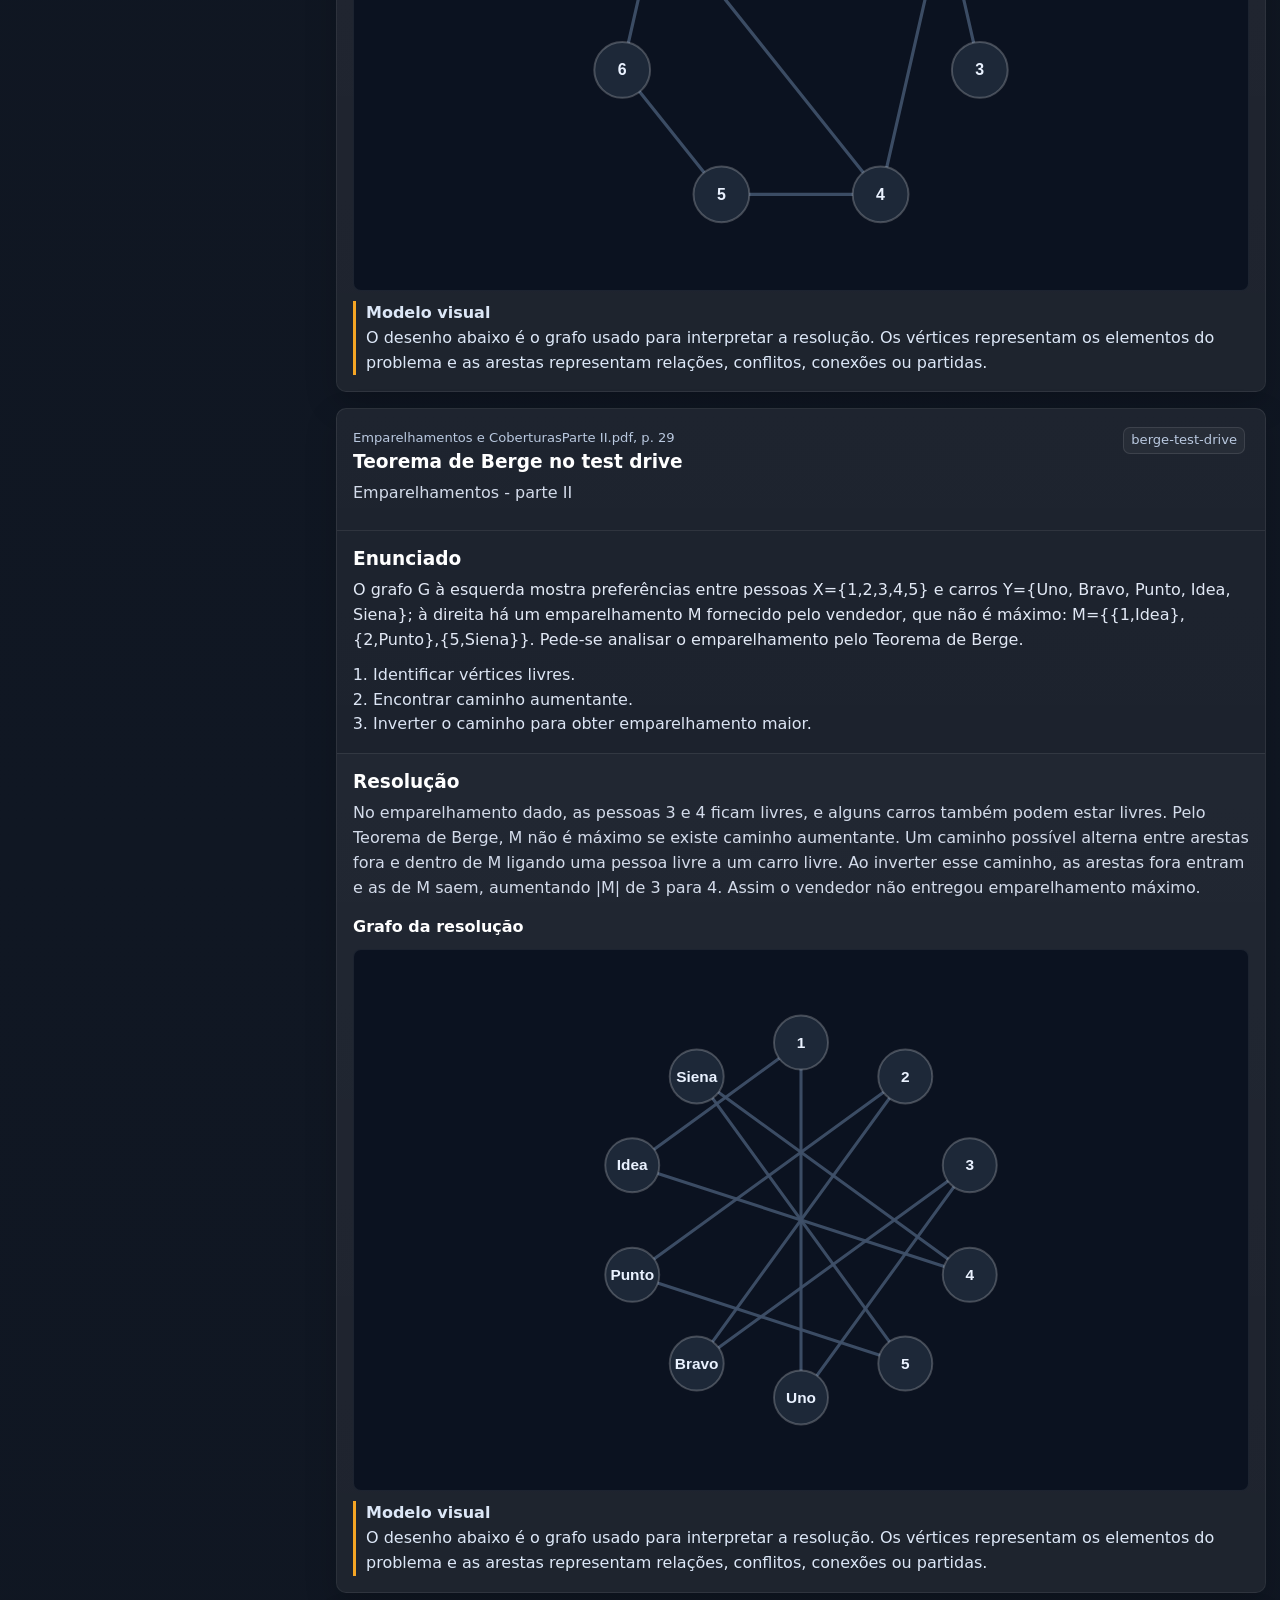
==== commit 062f25d9: "feat(graphs): add matching path walkthroughs and exercise deep links" ====
--- a/exercicios/index.html
+++ b/exercicios/index.html
@@ -36,6 +36,7 @@
         <h2>Lista de exercícios resolvidos</h2>
         <p>Cada exercício preserva o pedido original do PDF e inclui uma modelagem visual do grafo usado na solução.</p>
       </div>
+      <div id="exerciseQuickLinks" class="exercise-jump-list"></div>
       <div id="exerciseList" class="exercise-list"></div>
     </section>
   </main>
--- a/assets/css/site.css
+++ b/assets/css/site.css
@@ -55,7 +55,7 @@
 }
 .brand{font-weight:850;font-size:1.05rem}
 .main-nav{display:flex;gap:8px;flex-wrap:wrap;justify-content:flex-end}
-.main-nav a,.button,.tab-list button,.step-controls button{
+.main-nav a,.button,.tab-list button,.step-controls button,.exercise-jump-list button{
   border:1px solid rgba(255,255,255,.1);
   background:rgba(255,255,255,.045);
   color:#f8fbff;
@@ -64,7 +64,7 @@
   font:700 .9rem/1 Inter,system-ui,sans-serif;
   cursor:pointer;
 }
-.main-nav a:hover,.main-nav a.active,.button.primary,.tab-list button.active,.step-controls button:hover{
+.main-nav a:hover,.main-nav a.active,.button.primary,.tab-list button.active,.step-controls button:hover,.exercise-jump-list button:hover,.exercise-jump-list button.active{
   background:var(--green);
   border-color:var(--green);
   color:#07110d;
@@ -244,6 +244,16 @@
 .step-controls span{flex:1;text-align:center;color:var(--muted);font-size:.9rem}
 .step-text{margin-top:10px;border-left:3px solid var(--orange);padding-left:10px;color:#dce7f7}
 .exercise-list{display:grid;gap:16px}
+.exercise-jump-list{
+  display:flex;
+  flex-wrap:wrap;
+  gap:8px;
+  margin:0 0 16px;
+}
+.exercise-jump-list button{
+  font-size:.82rem;
+  line-height:1.2;
+}
 .exercise-card{padding:0;overflow:hidden}
 .exercise-head{display:flex;justify-content:space-between;gap:12px;align-items:start;padding:16px;border-bottom:1px solid rgba(255,255,255,.08)}
 .exercise-body{display:block;padding:16px}
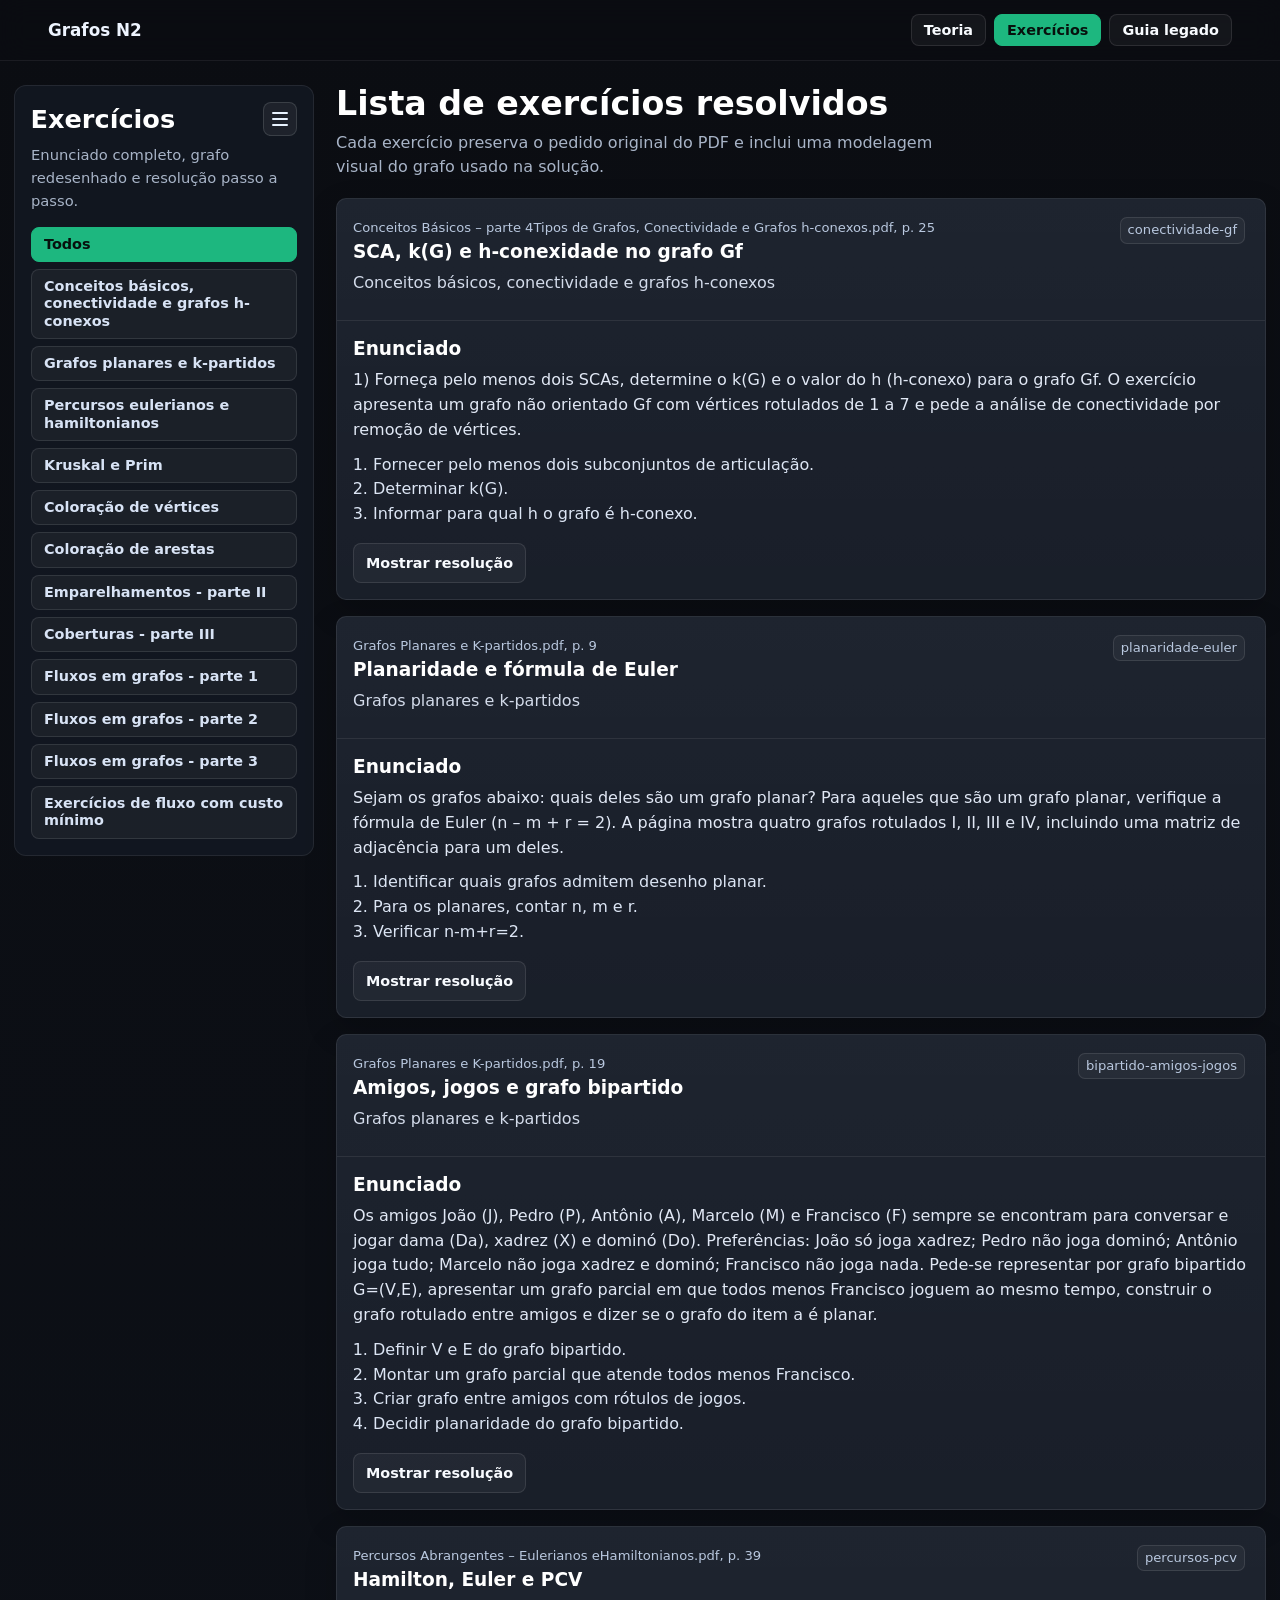
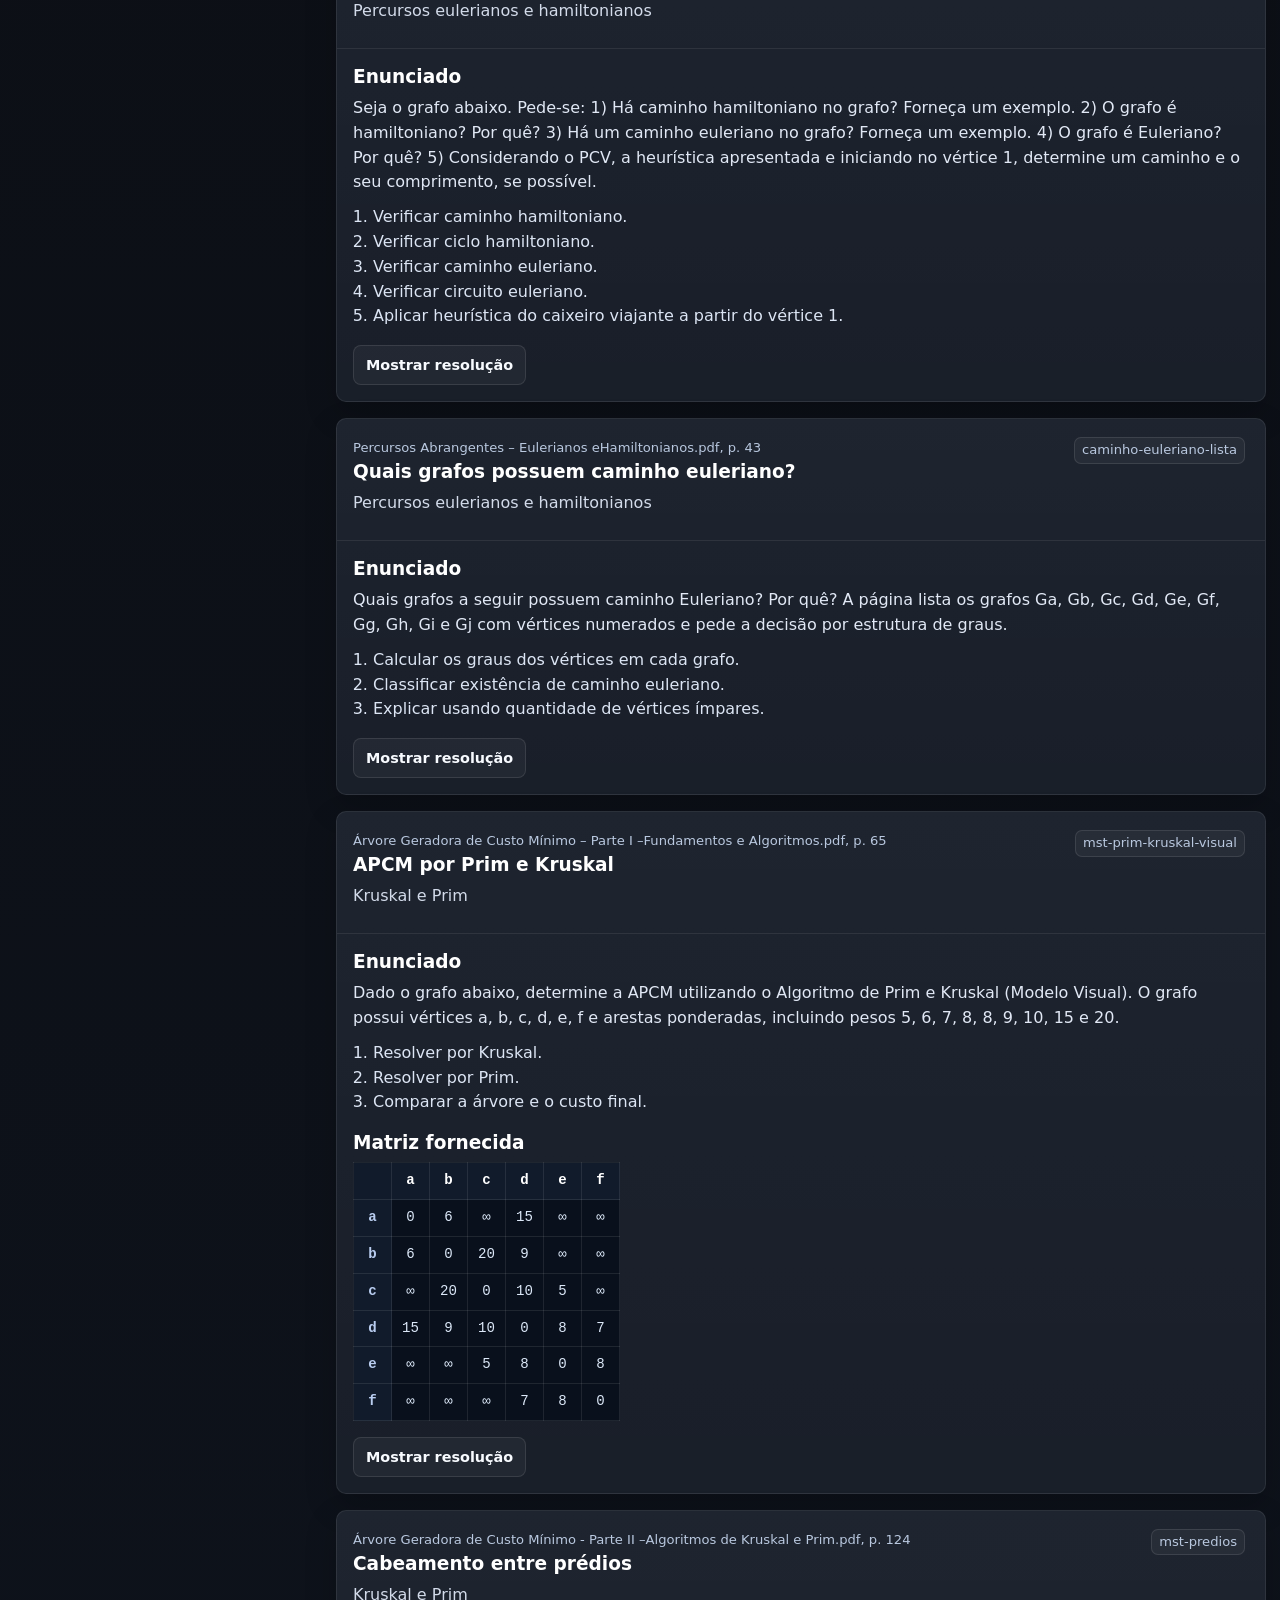
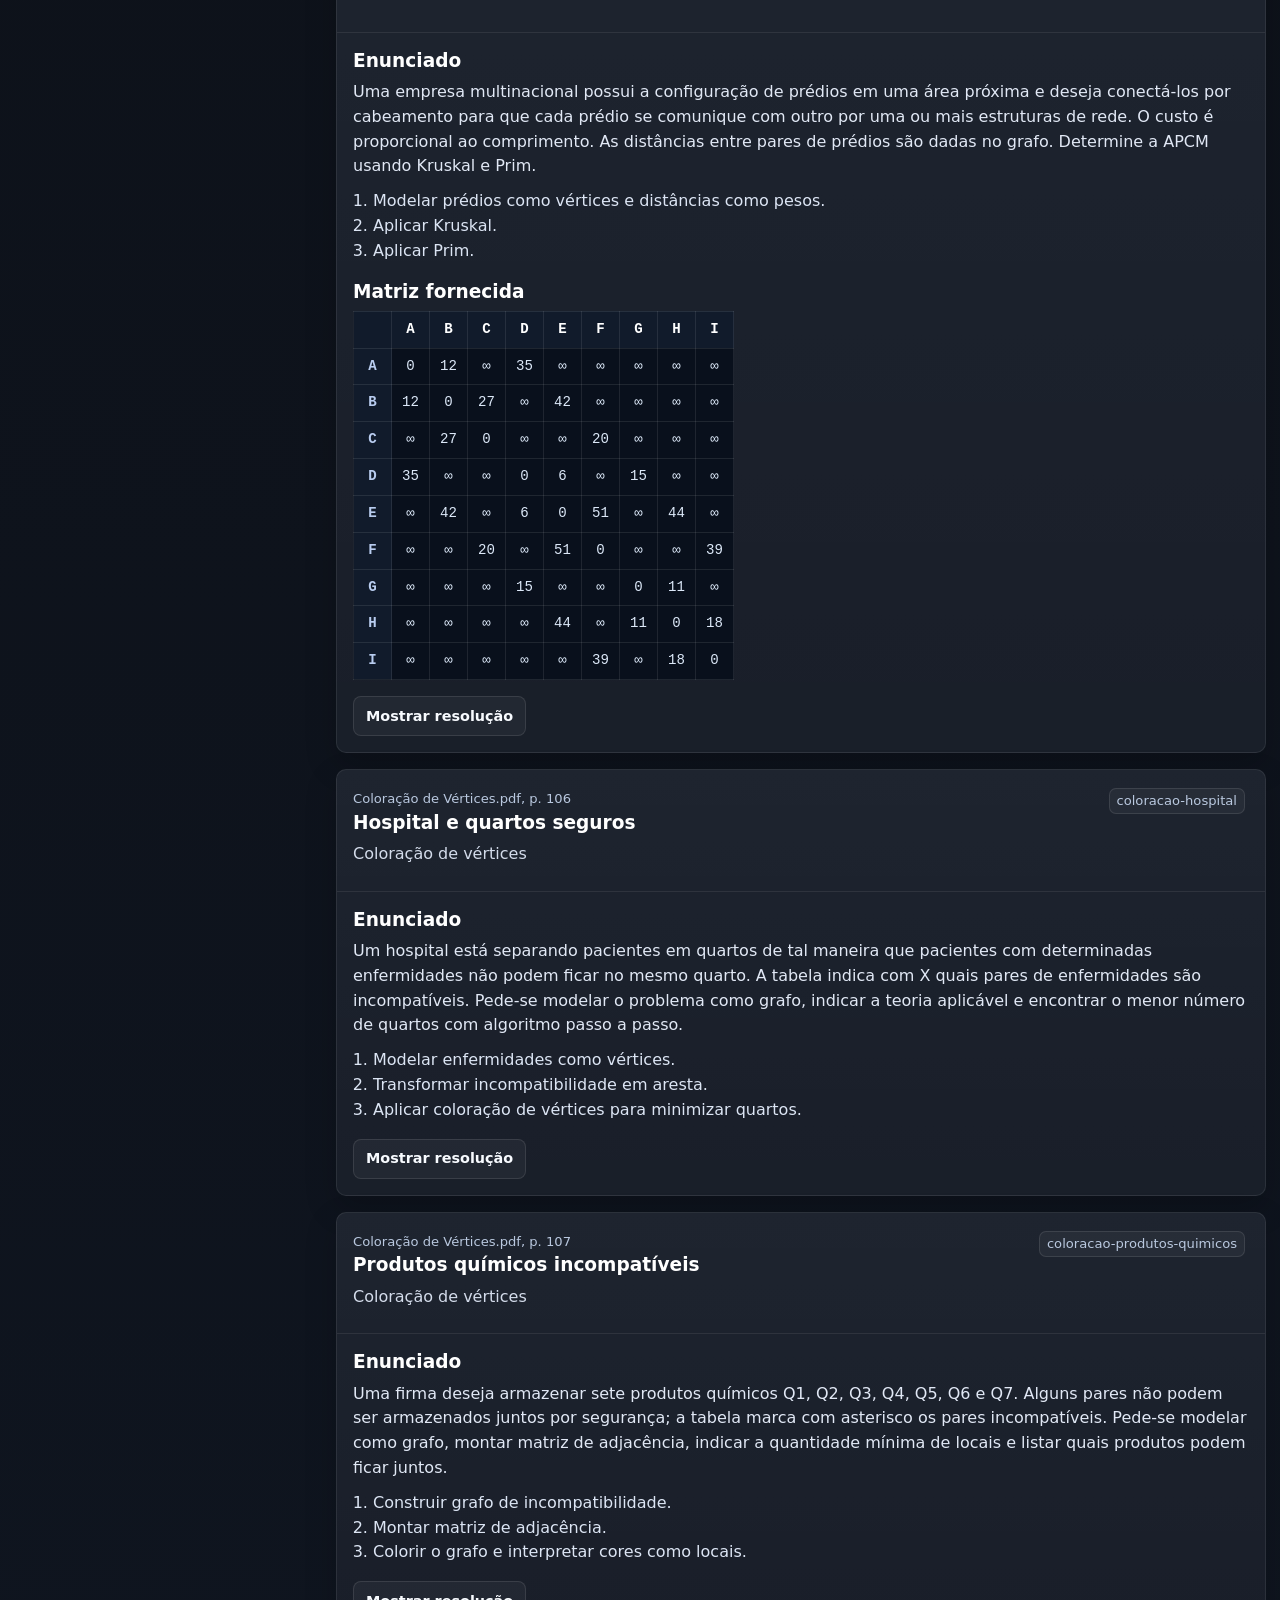
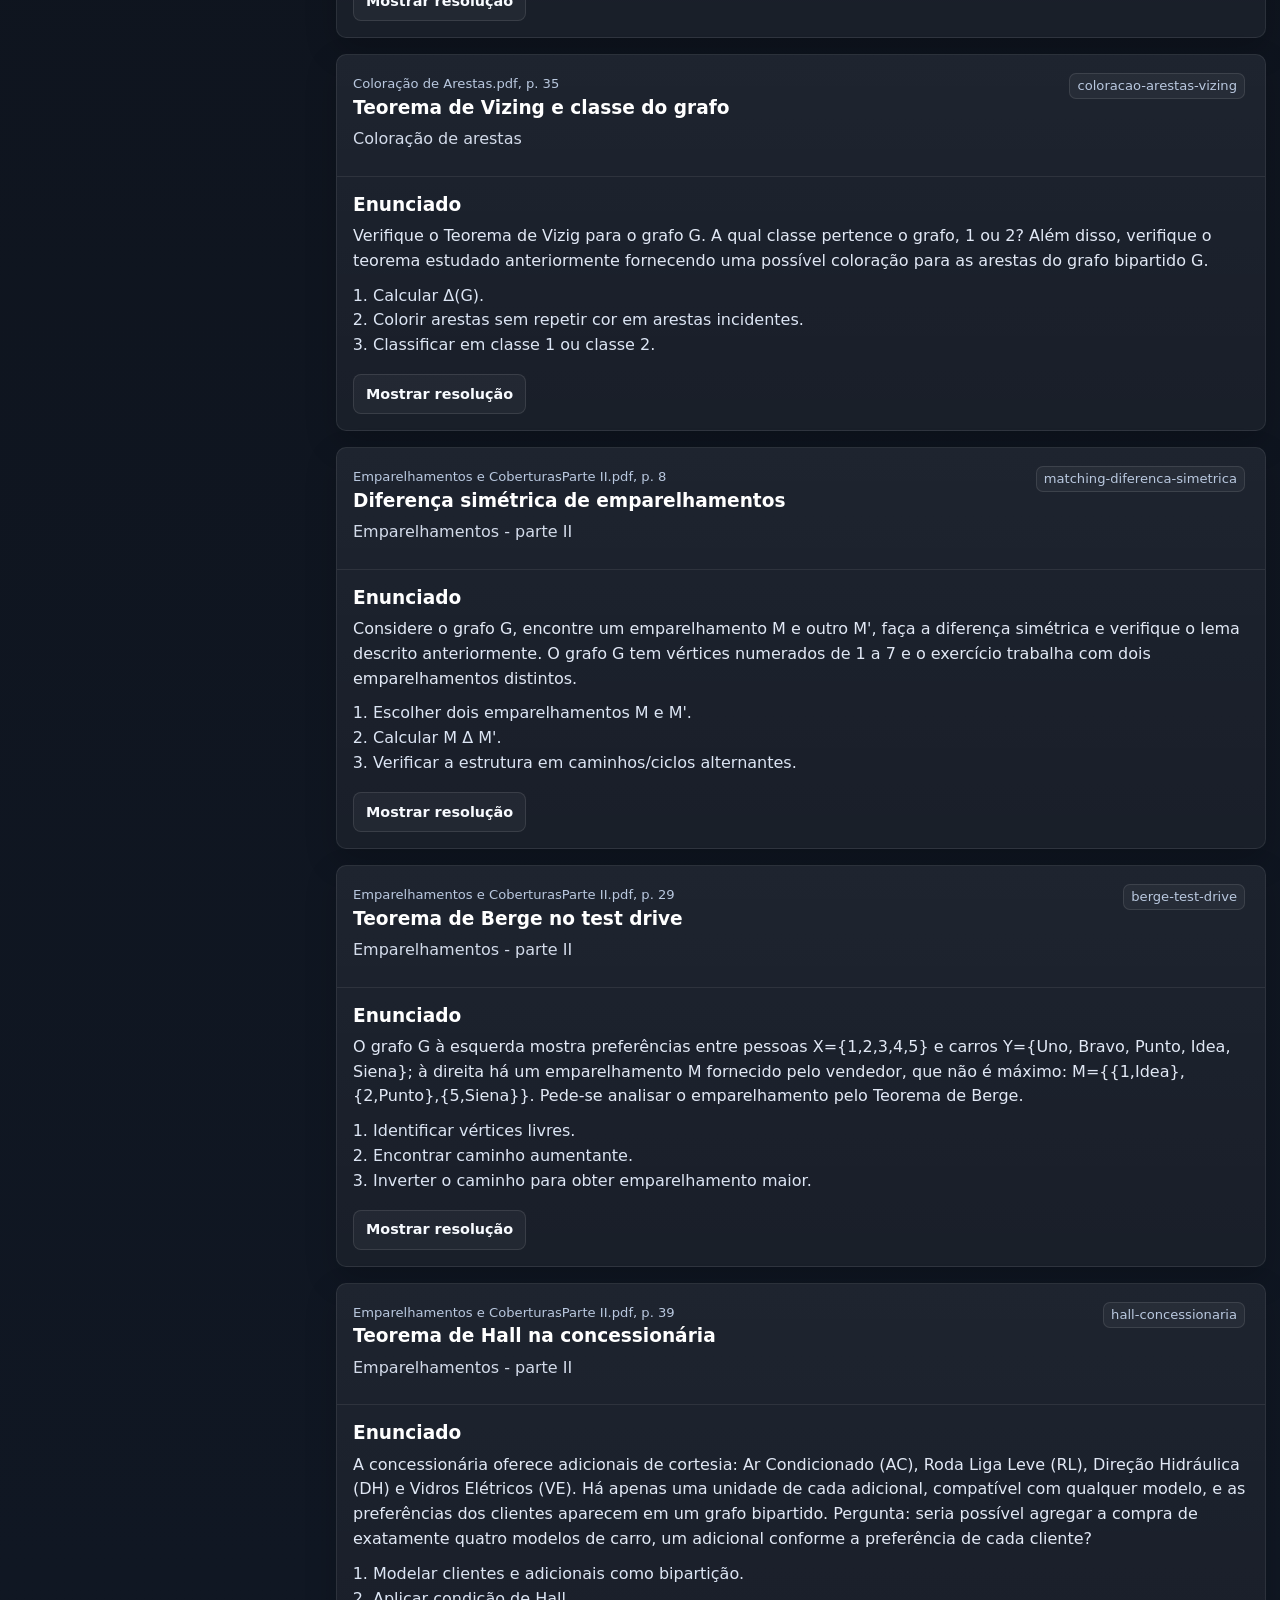
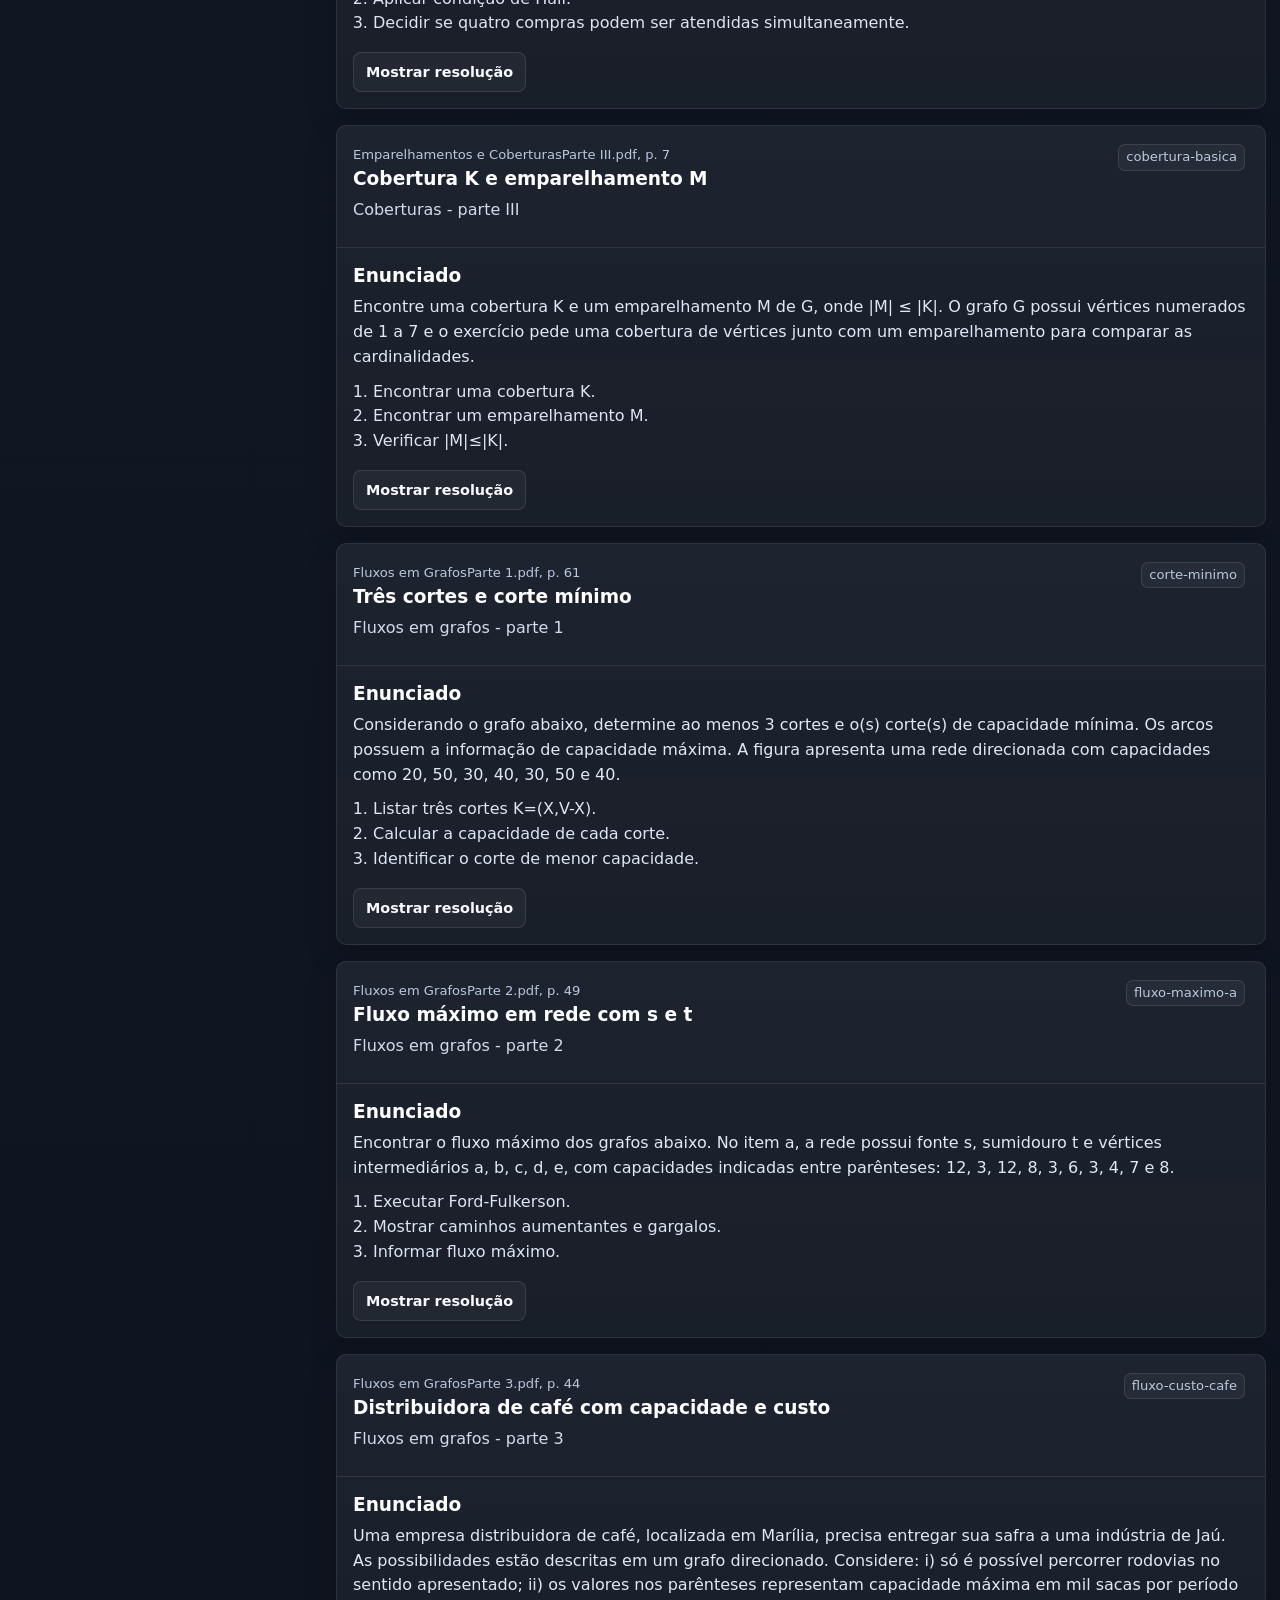
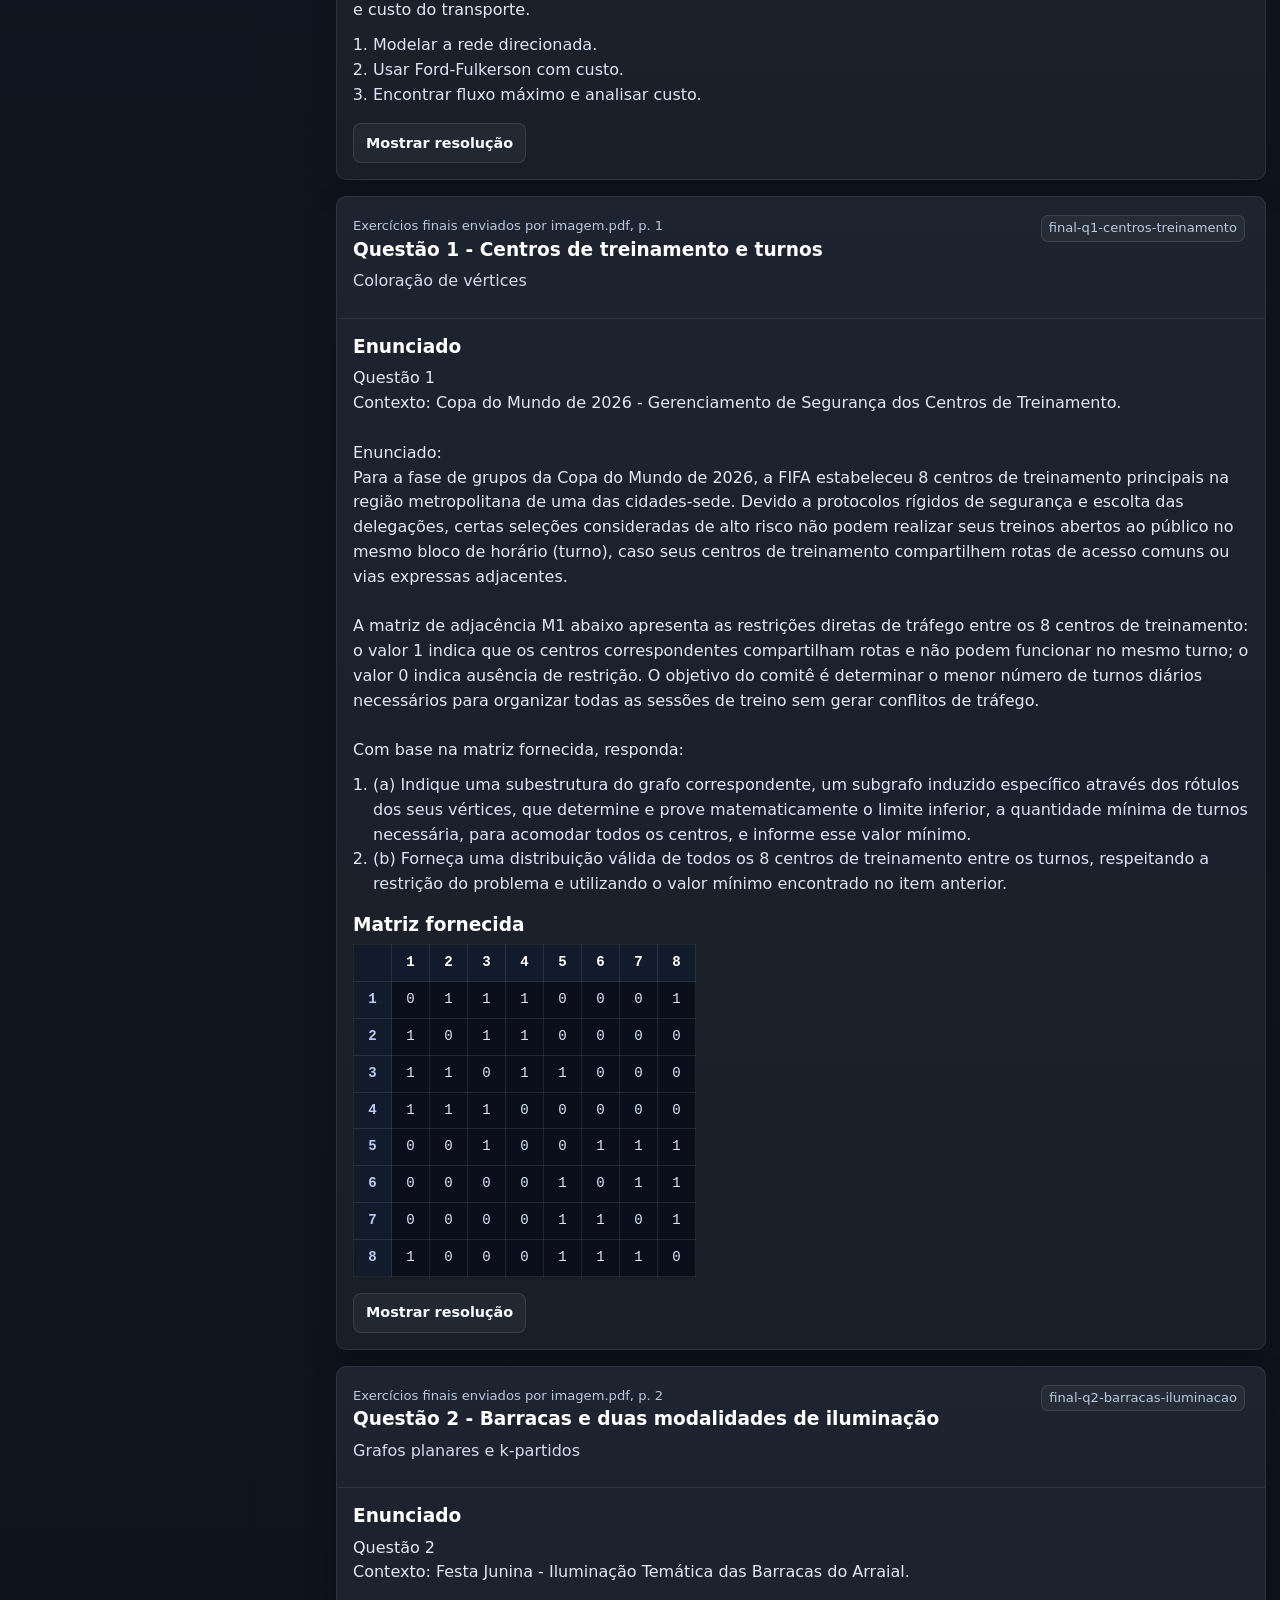
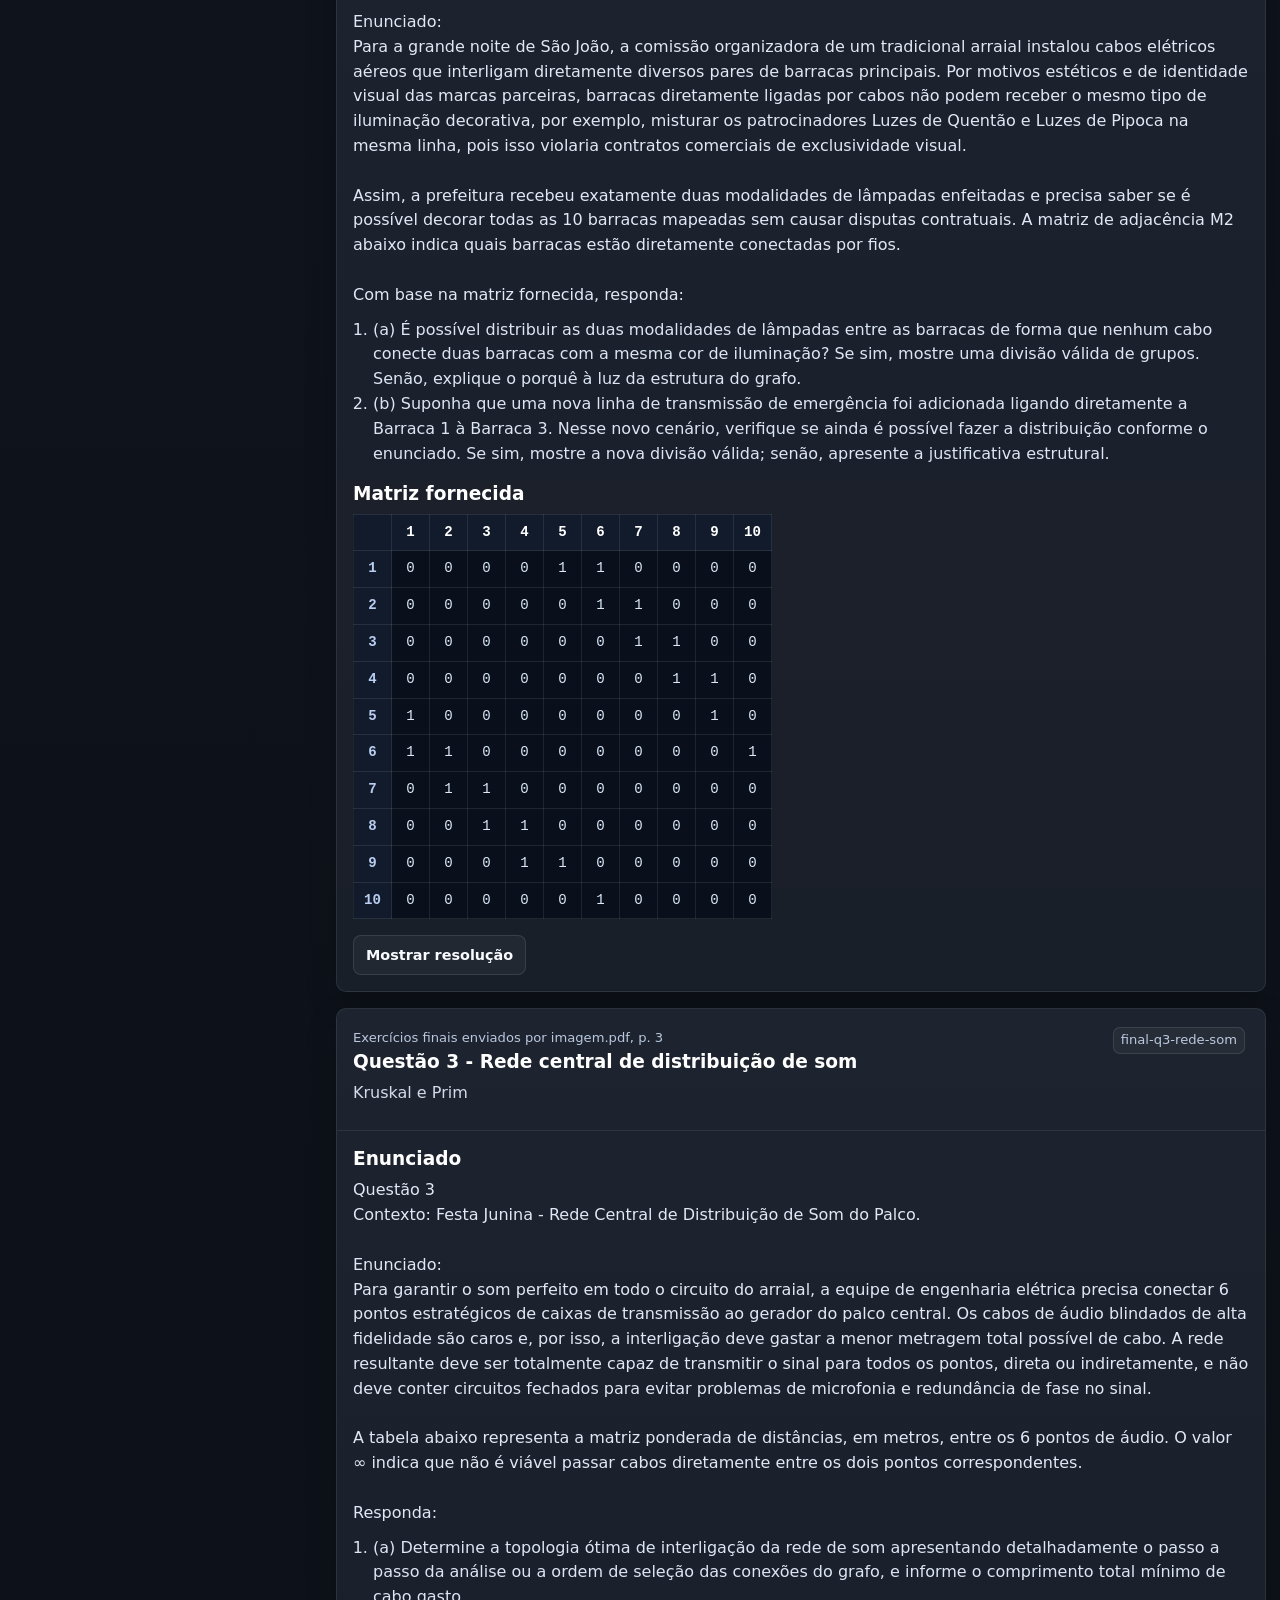
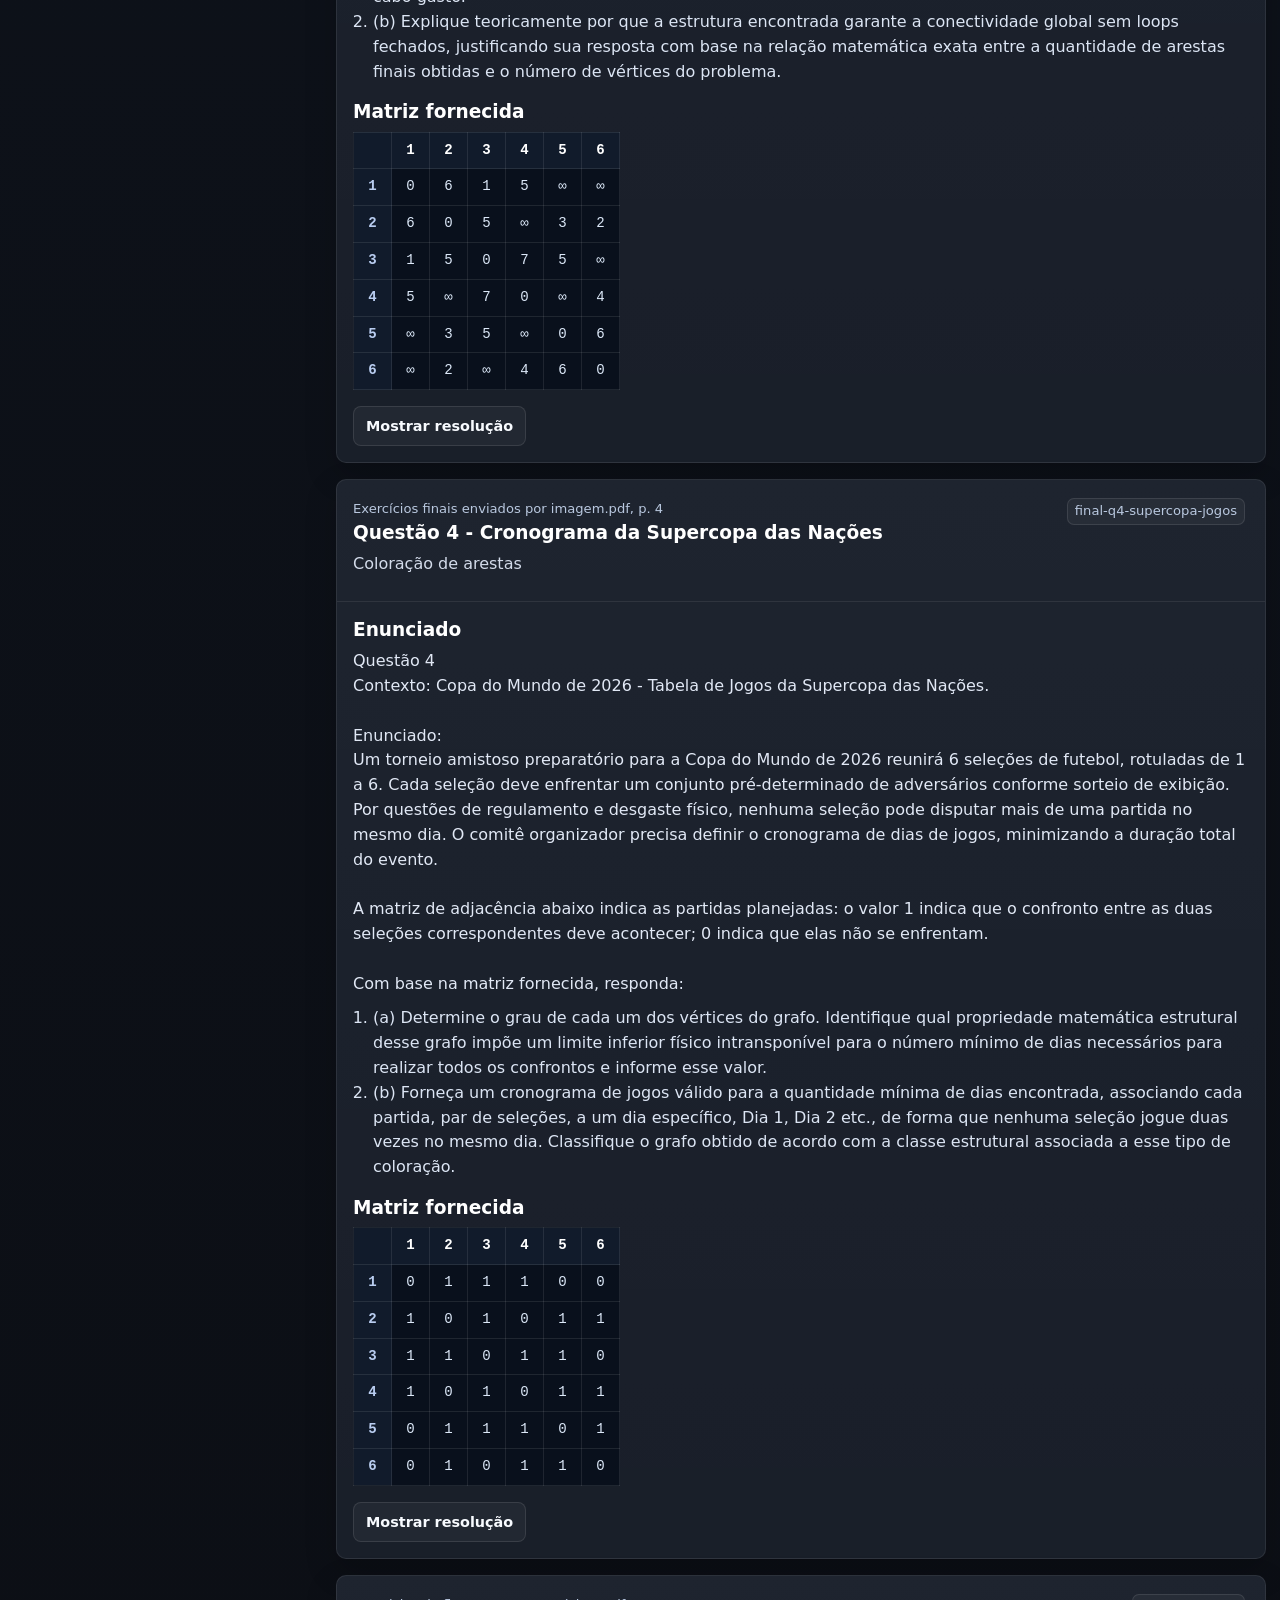
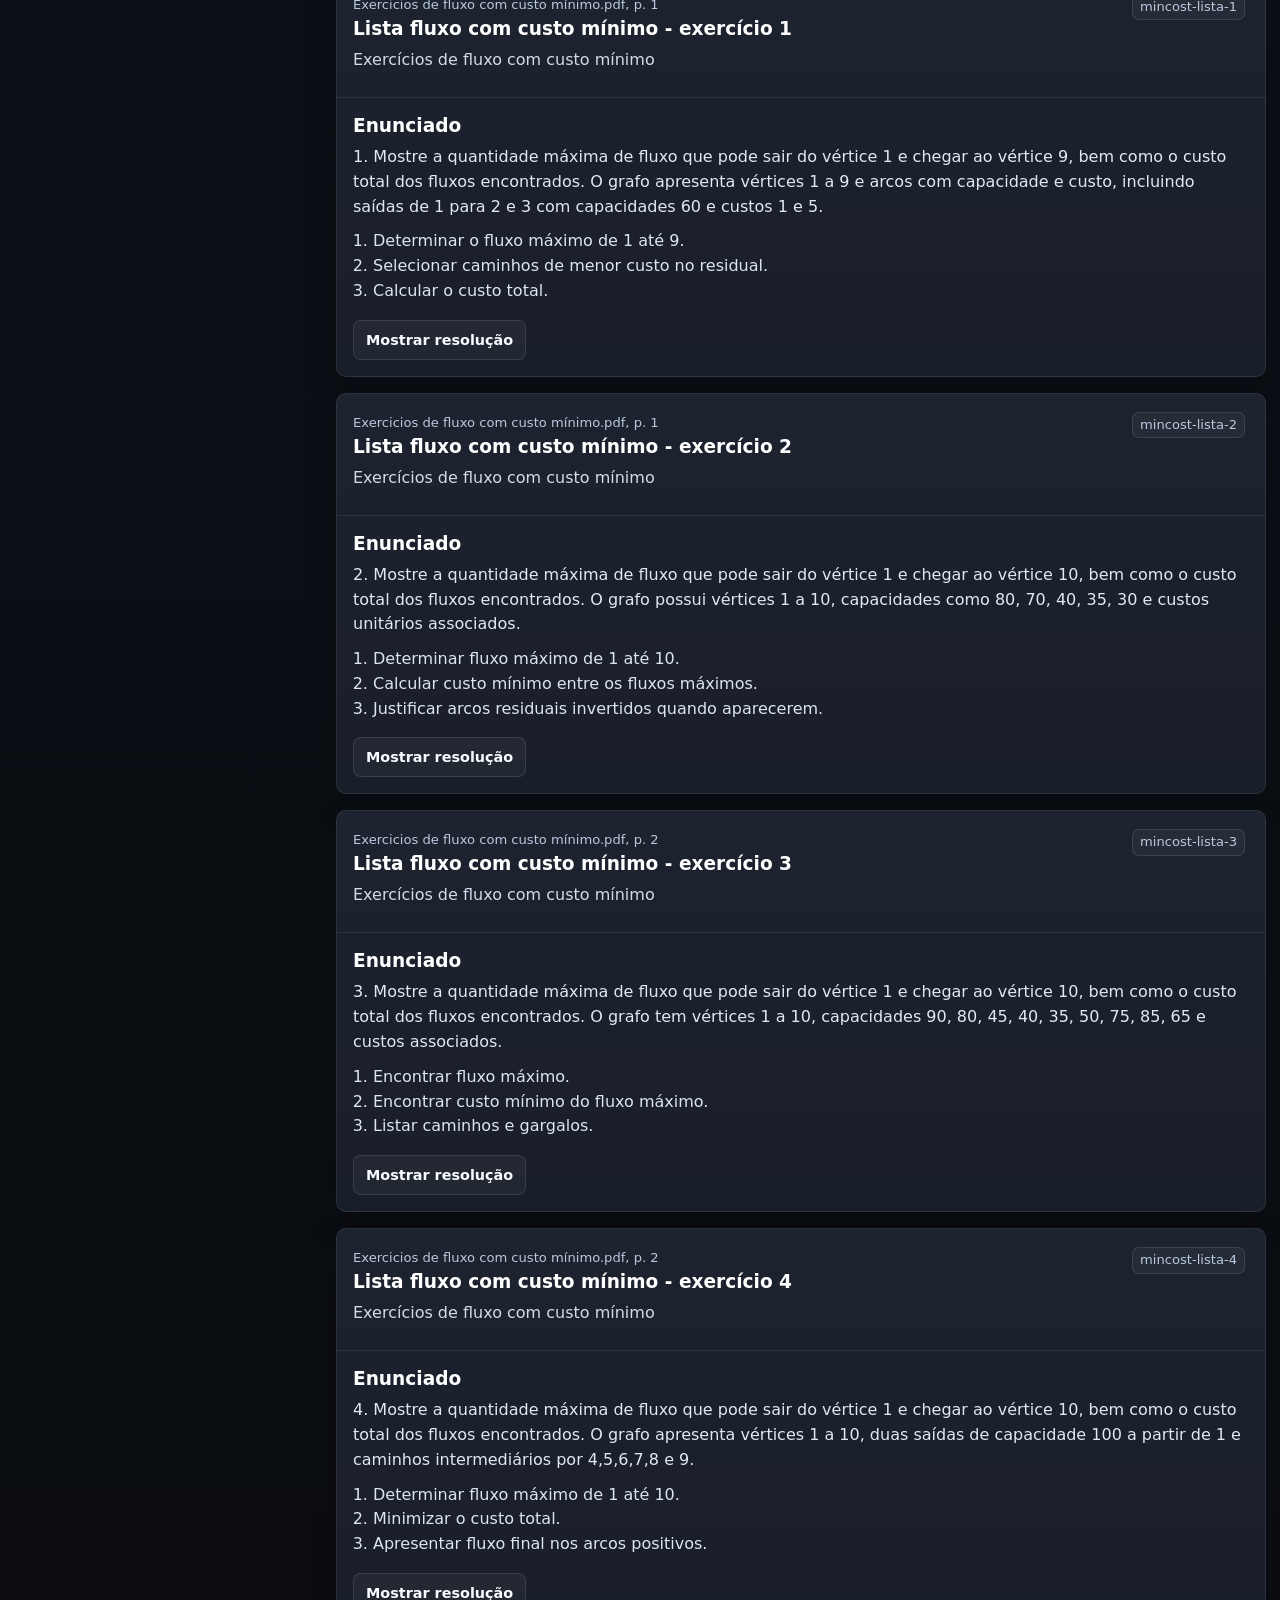
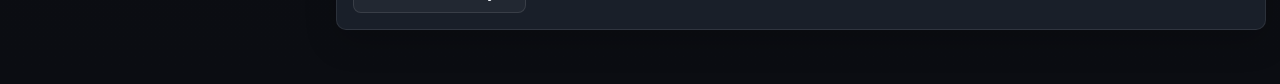
==== commit 3c5528b5: "fix(exercises): hide solutions and remove quick links" ====
--- a/exercicios/index.html
+++ b/exercicios/index.html
@@ -36,7 +36,6 @@
         <h2>Lista de exercícios resolvidos</h2>
         <p>Cada exercício preserva o pedido original do PDF e inclui uma modelagem visual do grafo usado na solução.</p>
       </div>
-      <div id="exerciseQuickLinks" class="exercise-jump-list"></div>
       <div id="exerciseList" class="exercise-list"></div>
     </section>
   </main>
--- a/assets/css/site.css
+++ b/assets/css/site.css
@@ -55,7 +55,7 @@
 }
 .brand{font-weight:850;font-size:1.05rem}
 .main-nav{display:flex;gap:8px;flex-wrap:wrap;justify-content:flex-end}
-.main-nav a,.button,.tab-list button,.step-controls button,.exercise-jump-list button{
+.main-nav a,.button,.tab-list button,.step-controls button{
   border:1px solid rgba(255,255,255,.1);
   background:rgba(255,255,255,.045);
   color:#f8fbff;
@@ -64,7 +64,7 @@
   font:700 .9rem/1 Inter,system-ui,sans-serif;
   cursor:pointer;
 }
-.main-nav a:hover,.main-nav a.active,.button.primary,.tab-list button.active,.step-controls button:hover,.exercise-jump-list button:hover,.exercise-jump-list button.active{
+.main-nav a:hover,.main-nav a.active,.button.primary,.tab-list button.active,.step-controls button:hover{
   background:var(--green);
   border-color:var(--green);
   color:#07110d;
@@ -244,19 +244,10 @@
 .step-controls span{flex:1;text-align:center;color:var(--muted);font-size:.9rem}
 .step-text{margin-top:10px;border-left:3px solid var(--orange);padding-left:10px;color:#dce7f7}
 .exercise-list{display:grid;gap:16px}
-.exercise-jump-list{
-  display:flex;
-  flex-wrap:wrap;
-  gap:8px;
-  margin:0 0 16px;
-}
-.exercise-jump-list button{
-  font-size:.82rem;
-  line-height:1.2;
-}
 .exercise-card{padding:0;overflow:hidden}
 .exercise-head{display:flex;justify-content:space-between;gap:12px;align-items:start;padding:16px;border-bottom:1px solid rgba(255,255,255,.08)}
 .exercise-body{display:block;padding:16px}
+.solution-toggle{margin-top:16px}
 .prompt{white-space:pre-line;color:#e1e8f5}
 .question-list{margin:10px 0 0;padding-left:20px;color:#dce5f4}
 .solution{border-top:1px solid rgba(255,255,255,.08);padding:16px;background:rgba(255,255,255,.025)}
